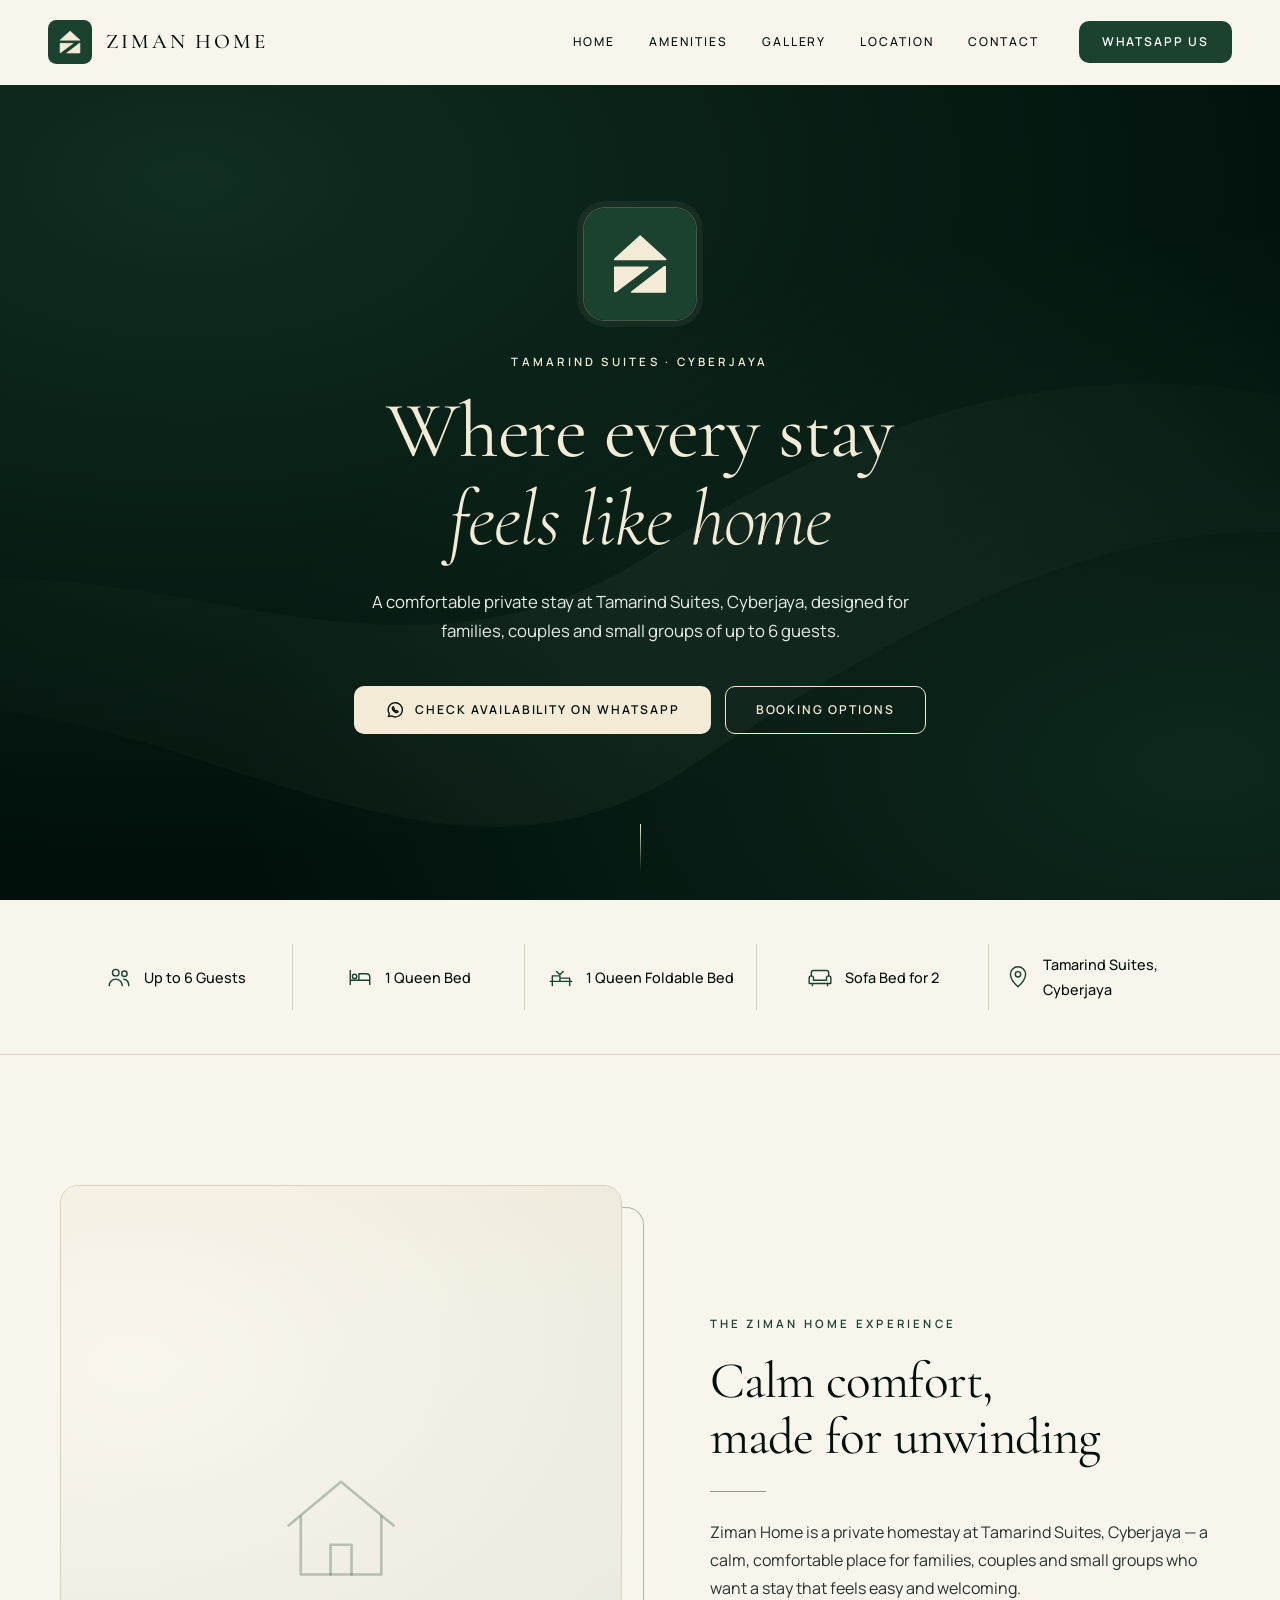
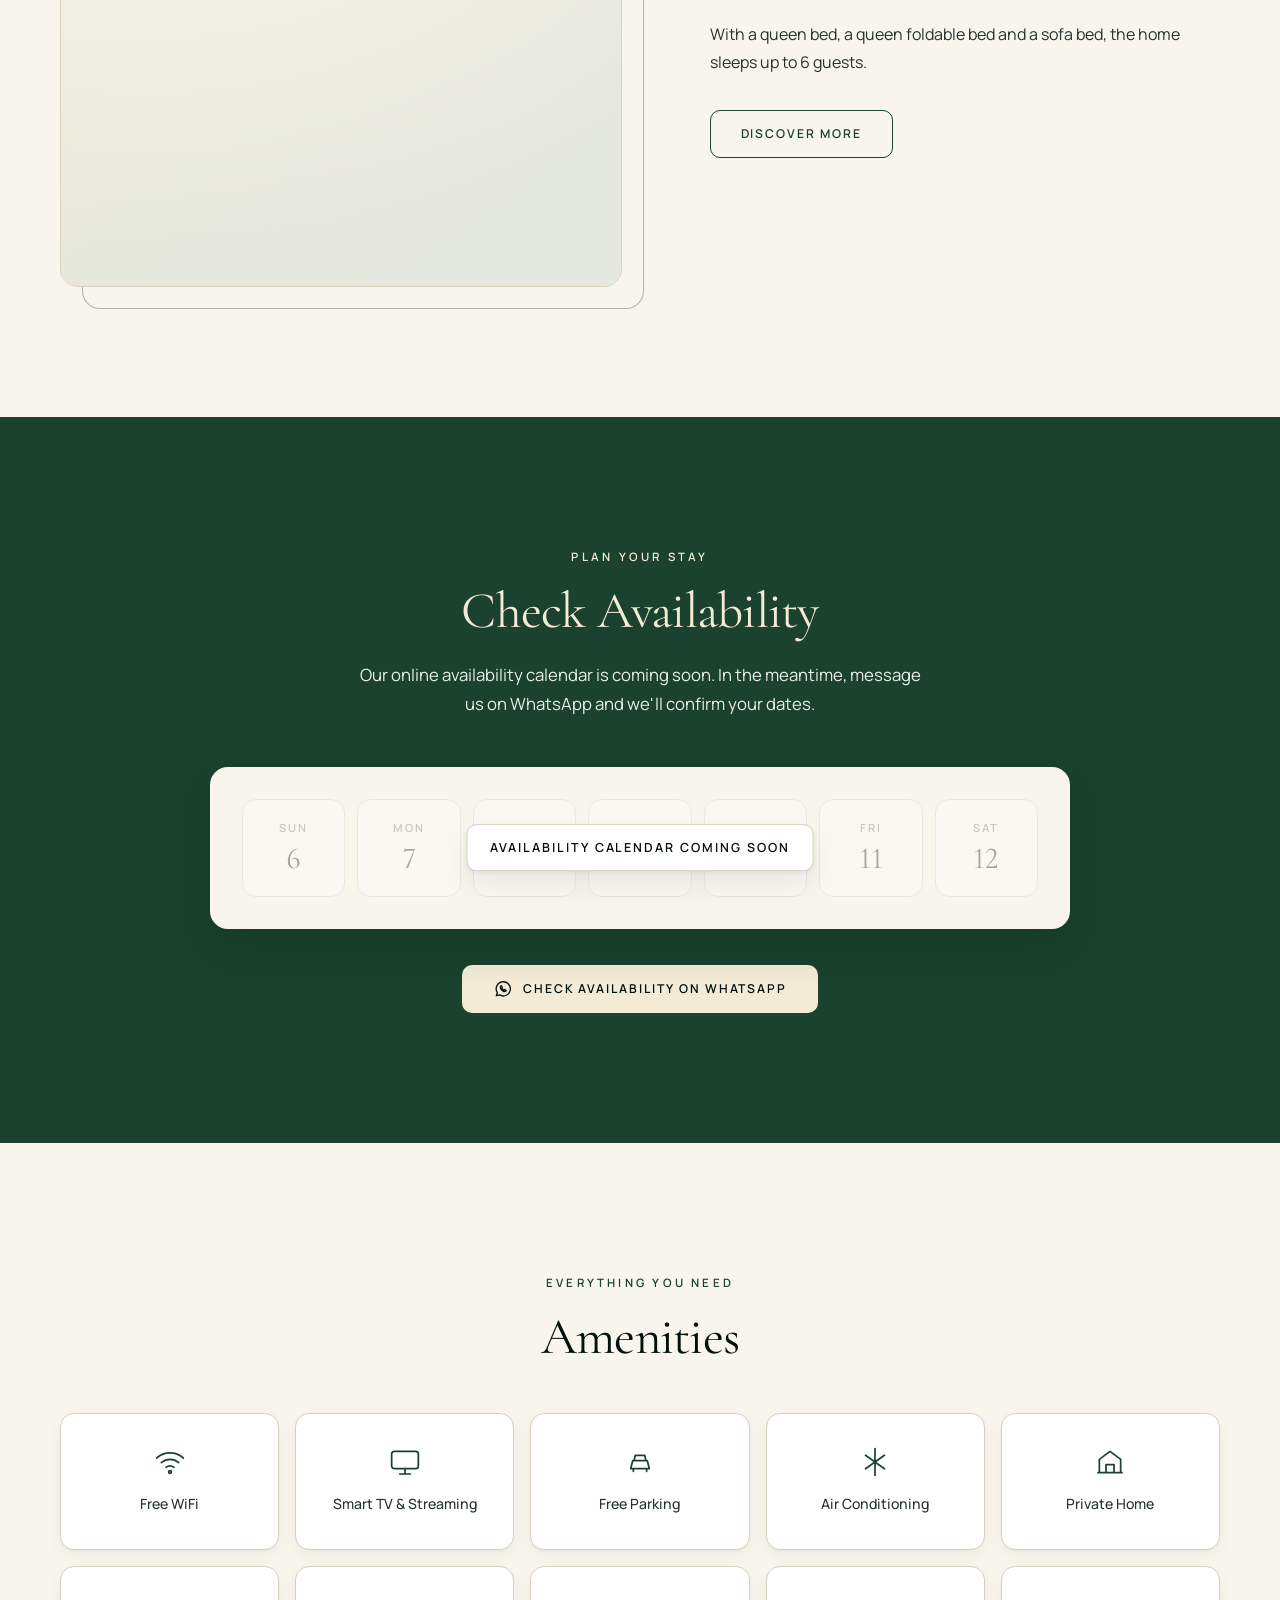
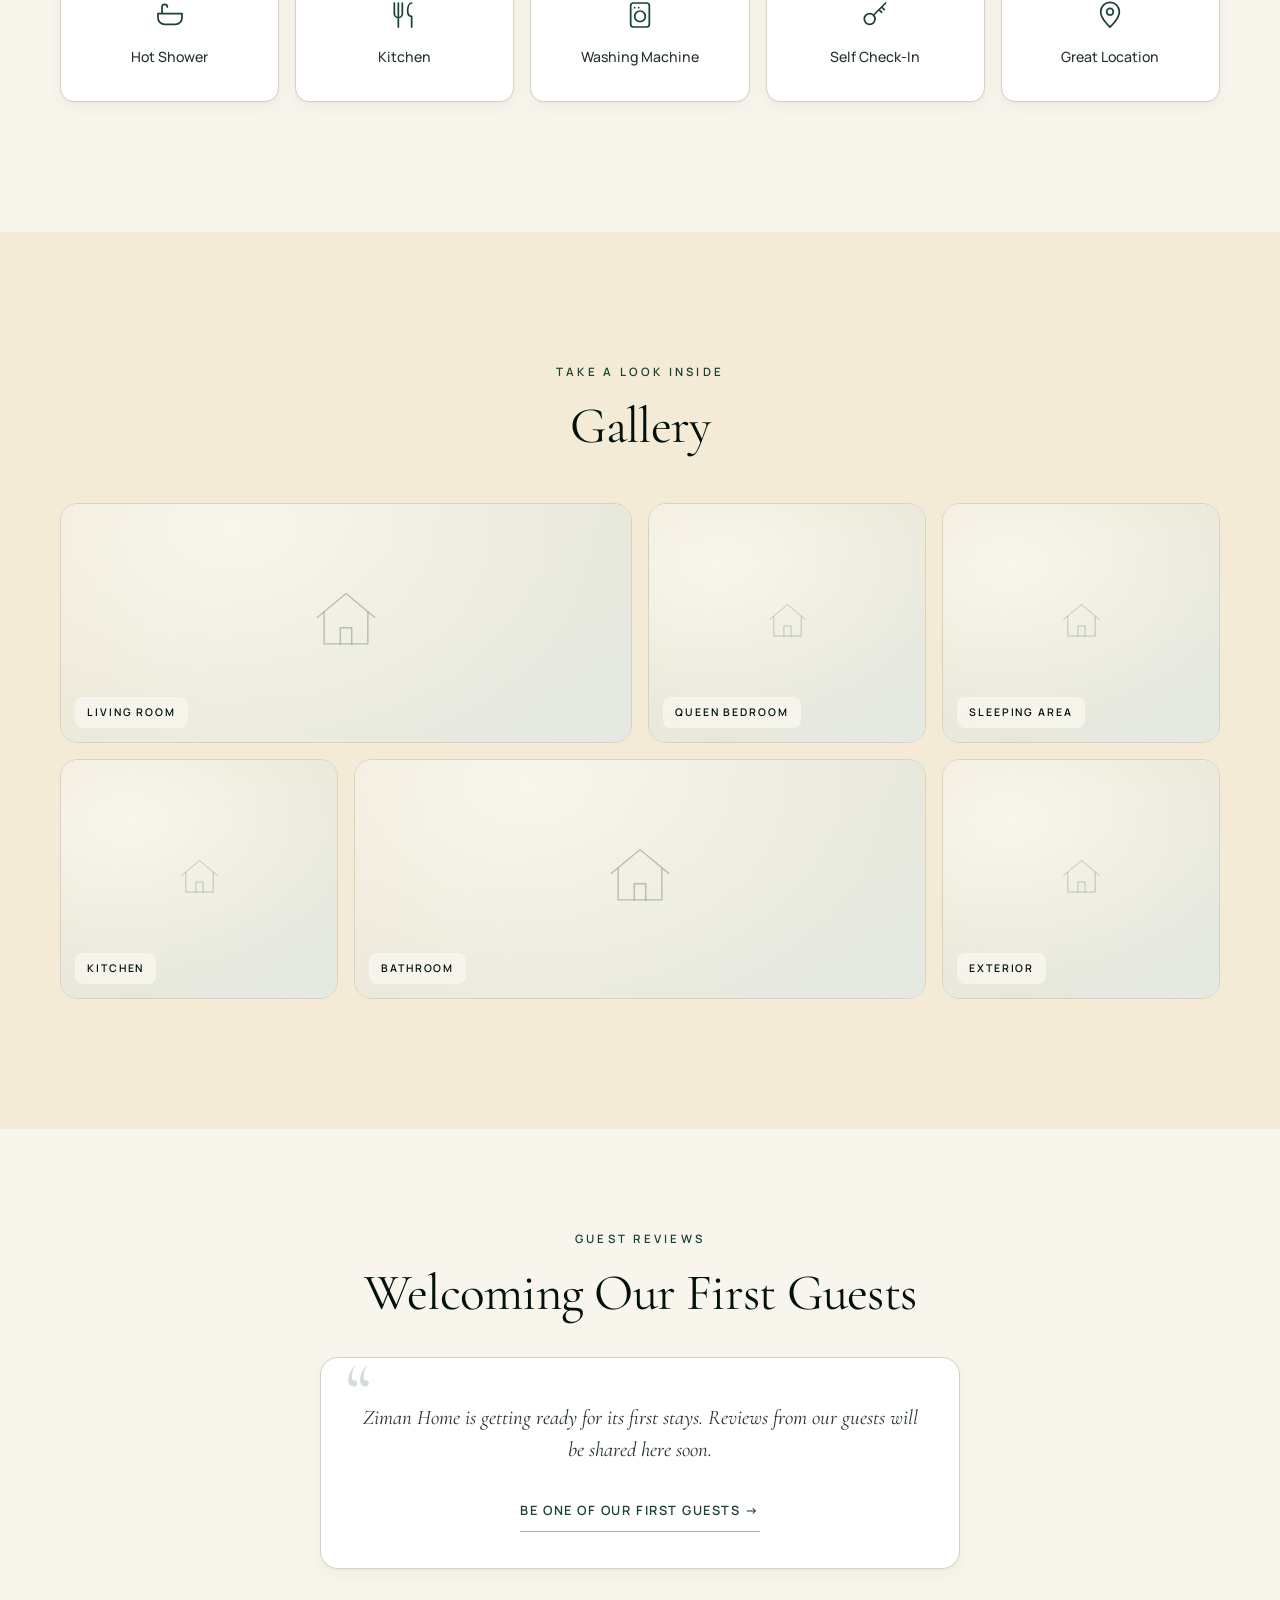
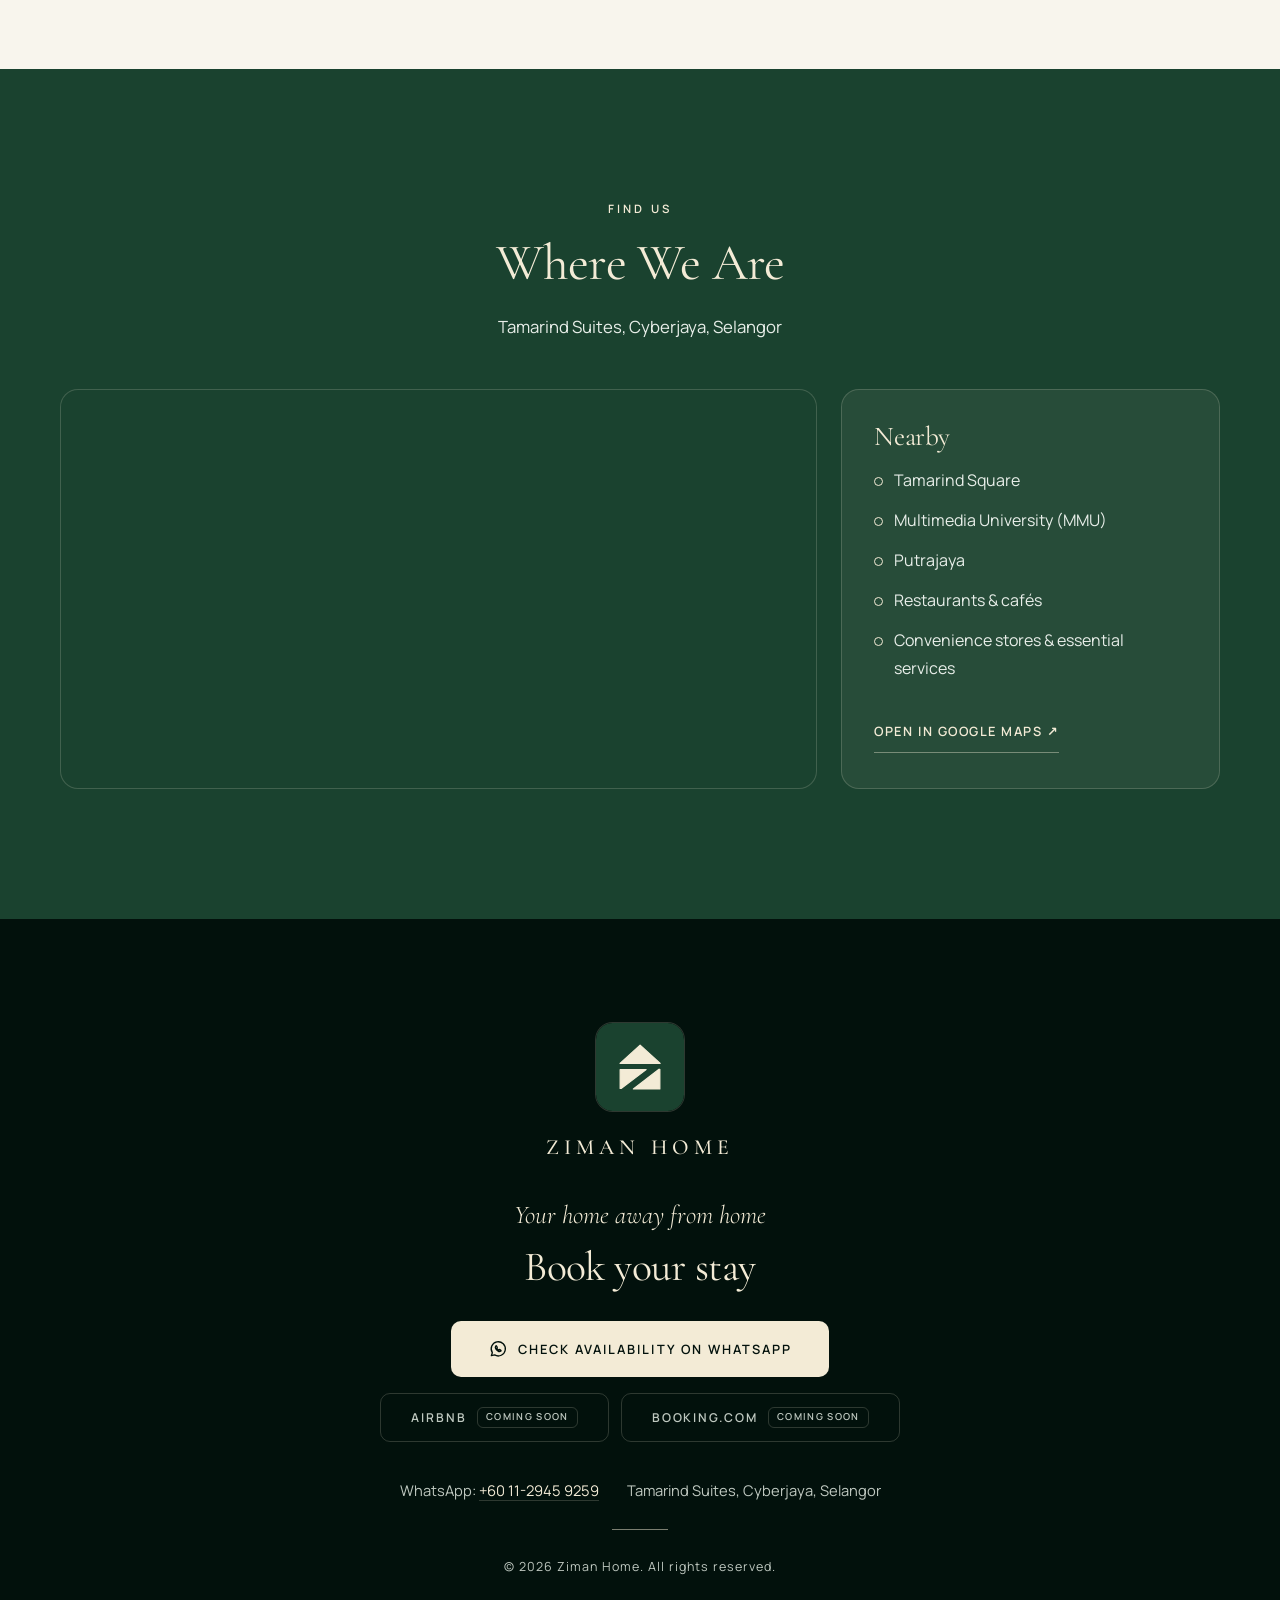
==== index.html @ 564f41a4 "Replace logo with minimal house-Z mark - New vector logo (assets/logo.svg): cream mark on olive roun" ====
<!DOCTYPE html>
<html lang="en">
<head>
  <meta charset="UTF-8">
  <meta name="viewport" content="width=device-width, initial-scale=1.0, viewport-fit=cover">
  <title>Ziman Home | Homestay at Tamarind Suites Cyberjaya</title>
  <meta name="description" content="Stay at Ziman Home in Tamarind Suites, Cyberjaya. A comfortable homestay for families, couples and small groups of up to 6 guests. Check availability via WhatsApp.">
  <link rel="canonical" href="https://zimanhome.nyoptech.my/">
  <meta name="theme-color" content="#02110c">

  <!-- Open Graph / social sharing.
       og-image.jpg is a branded placeholder (1200x630). Replace it with a real
       Ziman Home photo at the same size and path when photos are ready. -->
  <meta property="og:type" content="website">
  <meta property="og:site_name" content="Ziman Home">
  <meta property="og:locale" content="en_MY">
  <meta property="og:url" content="https://zimanhome.nyoptech.my/">
  <meta property="og:title" content="Ziman Home | Homestay at Tamarind Suites Cyberjaya">
  <meta property="og:description" content="A comfortable homestay at Tamarind Suites, Cyberjaya for families, couples and small groups of up to 6 guests. Check availability via WhatsApp.">
  <meta property="og:image" content="https://zimanhome.nyoptech.my/assets/og-image.jpg">
  <meta property="og:image:width" content="1200">
  <meta property="og:image:height" content="630">
  <meta property="og:image:alt" content="Ziman Home, homestay at Tamarind Suites, Cyberjaya">
  <meta name="twitter:card" content="summary_large_image">
  <meta name="twitter:title" content="Ziman Home | Homestay at Tamarind Suites Cyberjaya">
  <meta name="twitter:description" content="A comfortable homestay at Tamarind Suites, Cyberjaya for up to 6 guests. Check availability via WhatsApp.">
  <meta name="twitter:image" content="https://zimanhome.nyoptech.my/assets/og-image.jpg">

  <link rel="icon" href="assets/logo.svg" type="image/svg+xml">
  <link rel="icon" href="assets/favicon.png" type="image/png" sizes="48x48">
  <link rel="apple-touch-icon" href="assets/apple-touch-icon.png">

  <link rel="preconnect" href="https://fonts.googleapis.com">
  <link rel="preconnect" href="https://fonts.gstatic.com" crossorigin>
  <link href="https://fonts.googleapis.com/css2?family=Cormorant+Garamond:ital,wght@0,300;0,400;0,500;1,300;1,400&family=Manrope:wght@400;500;600&display=swap" rel="stylesheet">
  <link rel="preload" as="image" href="assets/photos/hero-placeholder.svg">
  <link rel="stylesheet" href="styles.css">

  <!-- Structured data: confirmed details only (no ratings, prices or coordinates). -->
  <script type="application/ld+json">
  {
    "@context": "https://schema.org",
    "@type": "LodgingBusiness",
    "name": "Ziman Home",
    "description": "A comfortable homestay at Tamarind Suites, Cyberjaya for families, couples and small groups of up to 6 guests.",
    "url": "https://zimanhome.nyoptech.my/",
    "image": "https://zimanhome.nyoptech.my/assets/og-image.jpg",
    "logo": "https://zimanhome.nyoptech.my/assets/logo-512.png",
    "telephone": "+60 11-2945 9259",
    "address": {
      "@type": "PostalAddress",
      "streetAddress": "Tamarind Suites",
      "addressLocality": "Cyberjaya",
      "addressRegion": "Selangor",
      "addressCountry": "MY"
    },
    "containsPlace": {
      "@type": "Accommodation",
      "name": "Ziman Home",
      "occupancy": { "@type": "QuantitativeValue", "maxValue": 6 },
      "bed": [
        { "@type": "BedDetails", "numberOfBeds": 1, "typeOfBed": "Queen bed" },
        { "@type": "BedDetails", "numberOfBeds": 1, "typeOfBed": "Queen foldable bed" },
        { "@type": "BedDetails", "numberOfBeds": 1, "typeOfBed": "Sofa bed (sleeps 2)" }
      ]
    }
  }
  </script>
</head>
<body>
  <a href="#main" class="skip-link">Skip to content</a>

  <!-- ===== Navigation ===== -->
  <header class="nav" id="nav">
    <a href="#home" class="nav__brand" aria-label="Ziman Home, back to top">
      <img src="assets/logo.svg" alt="" class="nav__logo" width="44" height="44">
      <span>Ziman Home</span>
    </a>
    <nav class="nav__links" id="navLinks" aria-label="Main">
      <a href="#home">Home</a>
      <a href="#amenities">Amenities</a>
      <a href="#gallery">Gallery</a>
      <a href="#location">Location</a>
      <a href="#contact">Contact</a>
    </nav>
    <a href="https://wa.me/601129459259?text=Hi%20Ziman%20Home%2C%20I%20would%20like%20to%20check%20availability%20for%20a%20stay%20at%20Tamarind%20Suites%20Cyberjaya." class="btn btn--primary nav__cta" target="_blank" rel="noopener">WhatsApp Us</a>
    <button class="nav__toggle" id="navToggle" type="button" aria-label="Open menu" aria-expanded="false" aria-controls="navLinks"><span></span><span></span><span></span></button>
  </header>

  <main id="main">

  <!-- ===== Hero ===== -->
  <section class="hero theme-emerald" id="home">
    <!-- PHOTO (hero): swap the placeholder for the main property photo, e.g.
         <source srcset="assets/photos/hero.avif" type="image/avif">
         <source srcset="assets/photos/hero.webp" type="image/webp">
         <img src="assets/photos/hero.jpg" ...>  — keep it eager-loaded (no loading="lazy"). -->
    <picture class="hero__media">
      <img src="assets/photos/hero-placeholder.svg" alt="Ziman Home at Tamarind Suites, Cyberjaya" width="1920" height="1080" fetchpriority="high" decoding="async">
    </picture>
    <div class="hero__content">
      <img src="assets/logo.svg" alt="" class="hero__emblem" width="112" height="112">
      <p class="eyebrow">Tamarind Suites · Cyberjaya</p>
      <h1>Where every stay<br><em>feels like home</em></h1>
      <p class="hero__lead">A comfortable private stay at Tamarind Suites, Cyberjaya, designed for families, couples and small groups of up to 6 guests.</p>
      <div class="hero__ctas">
        <a href="https://wa.me/601129459259?text=Hi%20Ziman%20Home%2C%20I%20would%20like%20to%20check%20availability%20for%20a%20stay%20at%20Tamarind%20Suites%20Cyberjaya." class="btn btn--primary btn--icon" target="_blank" rel="noopener">
          <svg class="icon" viewBox="0 0 24 24" aria-hidden="true" focusable="false"><path d="M4 20l1.2-3.6A8.5 8.5 0 1 1 8 19.1z"/><path d="M9.2 8.6c.2-.5.7-.6 1-.2l.8 1.2c.2.3.2.7-.1 1l-.4.4c.5 1 1.3 1.8 2.3 2.3l.4-.4c.3-.3.7-.3 1-.1l1.2.8c.4.3.3.8-.2 1-.9.5-2 .5-3-.1a8 8 0 0 1-3-3c-.5-1-.5-2.1 0-2.9z"/></svg>
          Check Availability on WhatsApp
        </a>
        <a href="#contact" class="btn btn--outline">Booking Options</a>
      </div>
    </div>
    <a href="#facts" class="hero__scroll" aria-label="Scroll to property details"></a>
  </section>

  <!-- ===== Quick facts ===== -->
  <section class="facts" id="facts" aria-label="Property details">
    <div class="container">
      <ul class="facts__list">
        <li class="fact">
          <svg viewBox="0 0 24 24" aria-hidden="true" focusable="false"><circle cx="9" cy="8" r="3"/><path d="M3 20c0-3.3 2.7-6 6-6s6 2.7 6 6"/><circle cx="17" cy="9" r="2.5"/><path d="M16.5 14.1c2.6.4 4.5 2.8 4.5 5.9"/></svg>
          <span>Up to 6 Guests</span>
        </li>
        <li class="fact">
          <svg viewBox="0 0 24 24" aria-hidden="true" focusable="false"><path d="M3 19V6M3 15h18v4M21 15v-3a3 3 0 0 0-3-3h-7v6"/><circle cx="7" cy="11.5" r="2"/></svg>
          <span>1 Queen Bed</span>
        </li>
        <li class="fact">
          <svg viewBox="0 0 24 24" aria-hidden="true" focusable="false"><path d="M2 16h20M4 16v4M20 16v4M4 16v-5h7v5M11 13h9v3"/><path d="M8 7l3 3 3-3"/></svg>
          <span>1 Queen Foldable Bed</span>
        </li>
        <li class="fact">
          <svg viewBox="0 0 24 24" aria-hidden="true" focusable="false"><path d="M4 11V8a2 2 0 0 1 2-2h12a2 2 0 0 1 2 2v3"/><path d="M2 13a2 2 0 0 1 4 0v2h12v-2a2 2 0 0 1 4 0v5H2z"/><path d="M5 18v2M19 18v2"/></svg>
          <span>Sofa Bed for 2</span>
        </li>
        <li class="fact">
          <svg viewBox="0 0 24 24" aria-hidden="true" focusable="false"><path d="M12 21s-7-6.2-7-11.5A7 7 0 0 1 12 2.5a7 7 0 0 1 7 7C19 14.8 12 21 12 21z"/><circle cx="12" cy="9.5" r="2.5"/></svg>
          <span>Tamarind Suites, Cyberjaya</span>
        </li>
      </ul>
    </div>
  </section>

  <!-- ===== Experience ===== -->
  <section class="section experience" id="experience">
    <div class="container experience__grid">
      <!-- PHOTO (general interior): replace src with a real interior photo. -->
      <figure class="photo experience__photo reveal">
        <picture>
          <img src="assets/photos/placeholder.svg" alt="Interior of Ziman Home" width="800" height="1000" loading="lazy" decoding="async">
        </picture>
      </figure>
      <div class="experience__text reveal">
        <p class="eyebrow">The Ziman Home Experience</p>
        <h2>Calm comfort,<br>made for unwinding</h2>
        <div class="divider"></div>
        <p>Ziman Home is a private homestay at Tamarind Suites, Cyberjaya — a calm, comfortable place for families, couples and small groups who want a stay that feels easy and welcoming.</p>
        <p>With a queen bed, a queen foldable bed and a sofa bed, the home sleeps up to 6 guests.</p>
        <a href="#amenities" class="btn btn--outline">Discover More</a>
      </div>
    </div>
  </section>

  <!-- ===== Availability ===== -->
  <!-- Live availability is not connected yet. The calendar below renders as a
       neutral preview (see AVAILABILITY_LIVE in script.js). -->
  <section class="section theme-green" id="availability">
    <div class="container center">
      <p class="eyebrow">Plan your stay</p>
      <h2>Check Availability</h2>
      <p class="lead">Our online availability calendar is coming soon. In the meantime, message us on WhatsApp and we'll confirm your dates.</p>
      <div class="availability-card theme-light is-preview" id="availabilityCard">
        <div class="week" id="week" aria-hidden="true"></div>
        <p class="availability-card__soon">Availability calendar coming soon</p>
        <div class="legend" id="legend" hidden>
          <span><i class="dot dot--free"></i> Available</span>
          <span><i class="dot dot--taken"></i> Booked / Past</span>
        </div>
      </div>
      <a href="https://wa.me/601129459259?text=Hi%20Ziman%20Home%2C%20I%20would%20like%20to%20check%20availability%20for%20a%20stay%20at%20Tamarind%20Suites%20Cyberjaya." class="btn btn--primary btn--icon availability__cta" target="_blank" rel="noopener">
        <svg class="icon" viewBox="0 0 24 24" aria-hidden="true" focusable="false"><path d="M4 20l1.2-3.6A8.5 8.5 0 1 1 8 19.1z"/><path d="M9.2 8.6c.2-.5.7-.6 1-.2l.8 1.2c.2.3.2.7-.1 1l-.4.4c.5 1 1.3 1.8 2.3 2.3l.4-.4c.3-.3.7-.3 1-.1l1.2.8c.4.3.3.8-.2 1-.9.5-2 .5-3-.1a8 8 0 0 1-3-3c-.5-1-.5-2.1 0-2.9z"/></svg>
        Check Availability on WhatsApp
      </a>
    </div>
  </section>

  <!-- ===== Amenities ===== -->
  <!-- TODO: Confirm each amenity matches the unit before launch; remove any that don't apply. -->
  <section class="section" id="amenities">
    <div class="container center">
      <p class="eyebrow">Everything you need</p>
      <h2>Amenities</h2>
      <ul class="amenities">
        <li class="amenity reveal"><svg viewBox="0 0 24 24" aria-hidden="true" focusable="false"><path d="M2 9a15 15 0 0 1 20 0M5.5 12.5a10 10 0 0 1 13 0M9 16a5 5 0 0 1 6 0"/><circle cx="12" cy="19.5" r="1"/></svg><span>Free WiFi</span></li>
        <li class="amenity reveal"><svg viewBox="0 0 24 24" aria-hidden="true" focusable="false"><rect x="2" y="4" width="20" height="13" rx="2"/><path d="M8 21h8M12 17v4"/></svg><span>Smart TV &amp; Streaming</span></li>
        <li class="amenity reveal"><svg viewBox="0 0 24 24" aria-hidden="true" focusable="false"><path d="M5 17h14l-1.5-6h-11L5 17zM7 17v2M17 17v2M7.5 11l1-4h7l1 4"/></svg><span>Free Parking</span></li>
        <li class="amenity reveal"><svg viewBox="0 0 24 24" aria-hidden="true" focusable="false"><path d="M12 2v20M4.9 6.9l14.2 10.2M19.1 6.9 4.9 17.1"/></svg><span>Air Conditioning</span></li>
        <li class="amenity reveal"><svg viewBox="0 0 24 24" aria-hidden="true" focusable="false"><path d="M3 20h18M4 20V10l8-6 8 6v10M9 20v-6h6v6"/></svg><span>Private Home</span></li>
        <li class="amenity reveal"><svg viewBox="0 0 24 24" aria-hidden="true" focusable="false"><path d="M3 11h18v3a5 5 0 0 1-5 5H8a5 5 0 0 1-5-5v-3zM6 11V6a2 2 0 0 1 4 0"/></svg><span>Hot Shower</span></li>
        <li class="amenity reveal"><svg viewBox="0 0 24 24" aria-hidden="true" focusable="false"><path d="M4 3v8a3 3 0 0 0 6 0V3M7 3v18M17 3c-2 0-3 3-3 6s1 4 3 4v8"/></svg><span>Kitchen</span></li>
        <li class="amenity reveal"><svg viewBox="0 0 24 24" aria-hidden="true" focusable="false"><rect x="5" y="3" width="14" height="18" rx="2"/><circle cx="12" cy="13" r="4"/><path d="M8 6.5h.01M11 6.5h.01"/></svg><span>Washing Machine</span></li>
        <li class="amenity reveal"><svg viewBox="0 0 24 24" aria-hidden="true" focusable="false"><circle cx="8" cy="15" r="4"/><path d="m11 12 9-9M17 6l2 2M15 8l2 2"/></svg><span>Self Check-In</span></li>
        <li class="amenity reveal"><svg viewBox="0 0 24 24" aria-hidden="true" focusable="false"><path d="M12 21s-7-6.2-7-11.5A7 7 0 0 1 12 2.5a7 7 0 0 1 7 7C19 14.8 12 21 12 21z"/><circle cx="12" cy="9.5" r="2.5"/></svg><span>Great Location</span></li>
      </ul>
    </div>
  </section>

  <!-- ===== Gallery ===== -->
  <section class="section theme-cream" id="gallery">
    <div class="container center">
      <p class="eyebrow">Take a look inside</p>
      <h2>Gallery</h2>
      <!-- PHOTOS: each <figure> is one slot. To add a real photo, put it in
           assets/photos/ (e.g. living-room.jpg) and change the <img> src.
           Optional: add <source srcset="assets/photos/living-room.avif" type="image/avif">
           and a .webp <source> above the <img> inside <picture>. -->
      <div class="gallery">
        <figure class="photo g-wide reveal">
          <picture><img src="assets/photos/placeholder.svg" alt="Living room at Ziman Home" width="1200" height="800" loading="lazy" decoding="async"></picture>
          <figcaption>Living Room</figcaption>
        </figure>
        <figure class="photo reveal">
          <picture><img src="assets/photos/placeholder.svg" alt="Queen bedroom at Ziman Home" width="800" height="800" loading="lazy" decoding="async"></picture>
          <figcaption>Queen Bedroom</figcaption>
        </figure>
        <figure class="photo reveal">
          <picture><img src="assets/photos/placeholder.svg" alt="Additional sleeping area with queen foldable bed and sofa bed" width="800" height="800" loading="lazy" decoding="async"></picture>
          <figcaption>Sleeping Area</figcaption>
        </figure>
        <figure class="photo reveal">
          <picture><img src="assets/photos/placeholder.svg" alt="Kitchen at Ziman Home" width="800" height="800" loading="lazy" decoding="async"></picture>
          <figcaption>Kitchen</figcaption>
        </figure>
        <figure class="photo g-wide reveal">
          <picture><img src="assets/photos/placeholder.svg" alt="Bathroom at Ziman Home" width="1200" height="800" loading="lazy" decoding="async"></picture>
          <figcaption>Bathroom</figcaption>
        </figure>
        <figure class="photo reveal">
          <picture><img src="assets/photos/placeholder.svg" alt="Tamarind Suites building exterior, Cyberjaya" width="800" height="800" loading="lazy" decoding="async"></picture>
          <figcaption>Exterior</figcaption>
        </figure>
      </div>
    </div>
  </section>

  <!-- ===== Reviews ===== -->
  <!-- No confirmed guest reviews yet. When Airbnb / Booking.com reviews exist,
       replace the card below with real review cards (quote, guest first name,
       platform). Do not add ratings or quotes that aren't from real stays. -->
  <section class="section section--compact" id="reviews">
    <div class="container center">
      <p class="eyebrow">Guest reviews</p>
      <h2>Welcoming Our First Guests</h2>
      <div class="review review--soon reveal">
        <p>Ziman Home is getting ready for its first stays. Reviews from our guests will be shared here soon.</p>
        <a href="https://wa.me/601129459259?text=Hi%20Ziman%20Home%2C%20I%20would%20like%20to%20check%20availability%20for%20a%20stay%20at%20Tamarind%20Suites%20Cyberjaya." class="text-link" target="_blank" rel="noopener">Be one of our first guests →</a>
      </div>
    </div>
  </section>

  <!-- ===== Location ===== -->
  <section class="section theme-green" id="location">
    <div class="container center">
      <p class="eyebrow">Find us</p>
      <h2>Where We Are</h2>
      <p class="lead">Tamarind Suites, Cyberjaya, Selangor</p>
      <div class="location">
        <div class="map">
          <iframe src="https://www.google.com/maps?q=Tamarind%20Suites%2C%20Cyberjaya%2C%20Selangor&amp;z=16&amp;output=embed" title="Map showing Tamarind Suites, Cyberjaya" loading="lazy" referrerpolicy="no-referrer-when-downgrade" allowfullscreen></iframe>
        </div>
        <div class="nearby">
          <h3>Nearby</h3>
          <ul>
            <li>Tamarind Square</li>
            <li>Multimedia University (MMU)</li>
            <li>Putrajaya</li>
            <li>Restaurants &amp; cafés</li>
            <li>Convenience stores &amp; essential services</li>
          </ul>
          <a href="https://www.google.com/maps/search/?api=1&amp;query=Tamarind%20Suites%2C%20Cyberjaya" class="text-link" target="_blank" rel="noopener">Open in Google Maps ↗</a>
        </div>
      </div>
    </div>
  </section>

  </main>

  <!-- ===== Footer / Booking ===== -->
  <footer class="footer theme-emerald" id="contact">
    <div class="container center">
      <img src="assets/logo.svg" alt="" class="footer__logo" width="88" height="88" loading="lazy">
      <p class="footer__brand">Ziman Home</p>
      <p class="footer__tag">Your home away from home</p>
      <h2 class="footer__title">Book your stay</h2>
      <a href="https://wa.me/601129459259?text=Hi%20Ziman%20Home%2C%20I%20would%20like%20to%20check%20availability%20for%20a%20stay%20at%20Tamarind%20Suites%20Cyberjaya." class="btn btn--primary btn--icon btn--lg" target="_blank" rel="noopener">
        <svg class="icon" viewBox="0 0 24 24" aria-hidden="true" focusable="false"><path d="M4 20l1.2-3.6A8.5 8.5 0 1 1 8 19.1z"/><path d="M9.2 8.6c.2-.5.7-.6 1-.2l.8 1.2c.2.3.2.7-.1 1l-.4.4c.5 1 1.3 1.8 2.3 2.3l.4-.4c.3-.3.7-.3 1-.1l1.2.8c.4.3.3.8-.2 1-.9.5-2 .5-3-.1a8 8 0 0 1-3-3c-.5-1-.5-2.1 0-2.9z"/></svg>
        Check Availability on WhatsApp
      </a>
      <!-- Platform buttons: a link without href shows as "Coming soon" and can't be
           clicked. To go live, add href="..." target="_blank" rel="noopener" —
           the "Coming soon" label hides automatically. -->
      <div class="footer__btns">
        <!-- TODO: Replace with Ziman Home Airbnb listing URL (add href="https://www.airbnb.com/rooms/...") -->
        <a class="btn btn--outline btn--platform">Airbnb <span class="btn__soon">Coming soon</span></a>
        <!-- TODO: Replace with Ziman Home Booking.com listing URL (add href="https://www.booking.com/hotel/my/...") -->
        <a class="btn btn--outline btn--platform">Booking.com <span class="btn__soon">Coming soon</span></a>
      </div>
      <ul class="footer__contact">
        <li>WhatsApp: <a href="https://wa.me/601129459259">+60 11-2945 9259</a></li>
        <li>Tamarind Suites, Cyberjaya, Selangor</li>
      </ul>
      <div class="divider"></div>
      <p class="footer__copy">© <span id="year"></span> Ziman Home. All rights reserved.</p>
    </div>
  </footer>

  <!-- Floating WhatsApp button (hidden while the hero or footer booking area is on screen) -->
  <a href="https://wa.me/601129459259?text=Hi%20Ziman%20Home%2C%20I%20would%20like%20to%20check%20availability%20for%20a%20stay%20at%20Tamarind%20Suites%20Cyberjaya." class="wa-float is-hidden" id="waFloat" target="_blank" rel="noopener">
    <svg class="icon" viewBox="0 0 24 24" aria-hidden="true" focusable="false"><path d="M4 20l1.2-3.6A8.5 8.5 0 1 1 8 19.1z"/><path d="M9.2 8.6c.2-.5.7-.6 1-.2l.8 1.2c.2.3.2.7-.1 1l-.4.4c.5 1 1.3 1.8 2.3 2.3l.4-.4c.3-.3.7-.3 1-.1l1.2.8c.4.3.3.8-.2 1-.9.5-2 .5-3-.1a8 8 0 0 1-3-3c-.5-1-.5-2.1 0-2.9z"/></svg>
    <span class="wa-float__label">WhatsApp Us</span>
  </a>

  <script src="script.js" defer></script>
</body>
</html>
---- styles.css ----
/* =========================================================
   Design tokens
   ========================================================= */
:root {
  /* Brand palette — the only raw colour values in this file */
  --emerald: #02110c;       /* Dark Emerald */
  --olive: #1a422f;         /* Olive Green */
  --olive-hover: #275a43;   /* Button hover green */
  --cream: #f3ebd6;         /* Cream Beige */
  --offwhite: #f8f5ed;      /* Main background */
  --ink: #26332d;           /* Body text */
  --stone: #6e776f;         /* Muted text */
  --border: #d8d1bf;        /* Border */
  --sage-mist: #e8eee9;     /* Soft green highlight */
  --mist: #bfc8c0;          /* Secondary text on dark */
  --white: #ffffff;
  --shadow-color: 2, 17, 12; /* emerald, as RGB for shadows/overlays */

  /* Type */
  --serif: "Cormorant Garamond", Georgia, serif;
  --sans: "Manrope", system-ui, sans-serif;

  /* Shape & depth */
  --radius-sm: 10px;
  --radius: 14px;
  --radius-lg: 18px;
  --shadow-sm: 0 1px 2px rgba(var(--shadow-color), .04), 0 6px 18px rgba(var(--shadow-color), .04);
  --shadow-md: 0 2px 4px rgba(var(--shadow-color), .05), 0 14px 30px rgba(var(--shadow-color), .07);
  --ease: cubic-bezier(.2, .6, .2, 1);
  --nav-h: 82px;
}

/* Section themes: each sets the same semantic tokens, components only read these. */
:root,
.theme-light {
  --bg: var(--offwhite);
  --heading: var(--emerald);
  --text: var(--ink);
  --muted: var(--stone);
  --accent: var(--olive);
  --line: var(--border);
  --card: var(--white);
  --photo-bg: var(--cream);
  --btn-bg: var(--olive);
  --btn-fg: var(--white);
  --btn-hover: var(--olive-hover);
  --btn-line: var(--olive);
  --btn-line-hover-fg: var(--white);
}
.theme-cream {
  --bg: var(--cream);
  --photo-bg: var(--offwhite);
}
.theme-green,
.theme-emerald {
  --heading: var(--cream);
  --text: var(--sage-mist);
  --muted: var(--mist);
  --accent: var(--cream);
  --line: color-mix(in srgb, var(--cream) 18%, transparent);
  --card: color-mix(in srgb, var(--cream) 6%, transparent);
  --photo-bg: var(--olive);
  --btn-bg: var(--cream);
  --btn-fg: var(--emerald);
  --btn-hover: var(--white);
  --btn-line: var(--cream);
  --btn-line-hover-fg: var(--emerald);
}
.theme-green { --bg: var(--olive); }
.theme-emerald { --bg: var(--emerald); --text: var(--cream); }

/* =========================================================
   Base
   ========================================================= */
* { box-sizing: border-box; margin: 0; padding: 0; }
html { scroll-behavior: smooth; }
body { font-family: var(--sans); font-weight: 400; font-size: 1rem; background: var(--bg); color: var(--text); line-height: 1.75; overflow-x: hidden; -webkit-font-smoothing: antialiased; }
img { max-width: 100%; display: block; }
a { color: inherit; text-decoration: none; }
ul { list-style: none; }
[id] { scroll-margin-top: var(--nav-h); }
::selection { background: var(--olive); color: var(--cream); }
:focus-visible { outline: 2px solid var(--accent); outline-offset: 3px; border-radius: 4px; }

.skip-link { position: absolute; left: 16px; top: -100px; z-index: 100; padding: 10px 18px; background: var(--olive); color: var(--white); border-radius: var(--radius-sm); }
.skip-link:focus { top: 16px; }

.container { width: min(1160px, 100% - 32px); margin-inline: auto; }
.center { text-align: center; }
.section { padding: 130px 0; background: var(--bg); color: var(--text); }
.section--compact { padding-block: 100px; }

h1, h2, h3 { font-family: var(--serif); font-weight: 400; line-height: 1.1; letter-spacing: -.015em; color: var(--heading); text-wrap: balance; }
h1 { font-size: clamp(2.6rem, 6.2vw, 5rem); }
h2 { font-size: clamp(2.1rem, 4vw, 3.2rem); margin-bottom: 20px; }
h3 { font-size: 1.7rem; margin-bottom: 14px; }
h1 em, h2 em { font-style: italic; font-weight: 300; }

.eyebrow { font-size: .72rem; font-weight: 600; letter-spacing: .28em; text-transform: uppercase; color: var(--accent); margin-bottom: 16px; }
.lead { color: var(--text); font-size: 1.05rem; max-width: 580px; margin: 0 auto 48px; text-wrap: pretty; }
.divider { width: 56px; height: 1px; background: var(--accent); opacity: .5; margin: 26px 0; }
.center .divider { margin-inline: auto; }
.text-link { display: inline-block; padding-block: 12px 10px; font-size: .8rem; font-weight: 600; letter-spacing: .12em; text-transform: uppercase; color: var(--accent); border-bottom: 1px solid color-mix(in srgb, var(--accent) 40%, transparent); transition: border-color .25s var(--ease); }
.text-link:hover { border-bottom-color: var(--accent); }

.icon { width: 20px; height: 20px; flex: none; fill: none; stroke: currentColor; stroke-width: 1.6; stroke-linecap: round; stroke-linejoin: round; }

/* =========================================================
   Buttons
   ========================================================= */
.btn { display: inline-flex; align-items: center; justify-content: center; gap: 10px; min-height: 48px; padding: 13px 30px; font-family: var(--sans); font-size: .76rem; font-weight: 600; letter-spacing: .16em; text-transform: uppercase; text-align: center; line-height: 1.3; border: 1px solid transparent; border-radius: var(--radius-sm); cursor: pointer; transition: background-color .25s var(--ease), color .25s var(--ease), border-color .25s var(--ease), box-shadow .25s var(--ease); }
.btn--primary { background: var(--btn-bg); color: var(--btn-fg); }
.btn--primary:hover { background: var(--btn-hover); box-shadow: var(--shadow-sm); }
.btn--outline { border-color: var(--btn-line); color: var(--btn-line); background: transparent; }
.btn--outline:hover { background: var(--btn-line); color: var(--btn-line-hover-fg); }
.btn--lg { min-height: 56px; padding: 16px 36px; font-size: .8rem; }

/* Booking platform buttons: inactive ("Coming soon") until an href is added */
.btn--platform:not([href]) { border-color: var(--line); color: var(--muted); cursor: default; }
.btn--platform:not([href]):hover { background: transparent; color: var(--muted); }
.btn__soon { padding: 3px 8px; font-size: .6rem; letter-spacing: .14em; border: 1px solid var(--line); border-radius: 6px; }
.btn--platform[href] .btn__soon { display: none; }

/* =========================================================
   Photos (placeholders until real photos are added)
   ========================================================= */
.photo { position: relative; overflow: hidden; border-radius: var(--radius-lg); background: var(--photo-bg); border: 1px solid var(--line); }
.photo picture, .photo img { width: 100%; height: 100%; }
.photo img { object-fit: cover; transition: transform .8s var(--ease); }
.photo:hover img { transform: scale(1.03); }
.photo figcaption { position: absolute; left: 14px; bottom: 14px; padding: 6px 12px; font-size: .66rem; font-weight: 600; letter-spacing: .18em; text-transform: uppercase; color: var(--emerald); background: color-mix(in srgb, var(--offwhite) 90%, transparent); border-radius: 8px; }

/* =========================================================
   Navigation
   ========================================================= */
.nav { position: fixed; inset: 0 0 auto; z-index: 50; display: flex; align-items: center; gap: 40px; padding: 20px 48px; background: var(--offwhite); border-bottom: 1px solid transparent; color: var(--heading); transition: padding .3s var(--ease), border-color .3s var(--ease), box-shadow .3s var(--ease); }
.nav.scrolled { padding-block: 12px; border-bottom-color: var(--line); box-shadow: var(--shadow-sm); }
.nav__brand { display: flex; align-items: center; gap: 14px; font-family: var(--serif); font-size: 1.3rem; font-weight: 500; letter-spacing: .14em; text-transform: uppercase; color: var(--heading); margin-right: auto; }
.nav__logo { width: 44px; height: 44px; }
.nav__links { display: flex; gap: 34px; }
.nav__links a { font-size: .76rem; font-weight: 500; letter-spacing: .16em; text-transform: uppercase; color: var(--heading); position: relative; padding-block: 4px; transition: color .25s var(--ease); }
.nav__links a::after { content: ""; position: absolute; left: 0; bottom: 0; width: 0; height: 1px; background: var(--accent); transition: width .3s var(--ease); }
.nav__links a:hover { color: var(--accent); }
.nav__links a:hover::after { width: 100%; }
.nav__cta { min-height: 42px; padding: 10px 22px; }
.nav__toggle { display: none; background: none; border: 0; width: 44px; height: 44px; padding: 8px 7px; cursor: pointer; }
.nav__toggle span { display: block; height: 1.5px; background: var(--heading); margin: 7px 0; transition: transform .3s var(--ease), opacity .3s var(--ease); }

/* =========================================================
   Hero
   ========================================================= */
.hero { position: relative; min-height: 100vh; min-height: 100svh; display: grid; place-items: center; text-align: center; padding: calc(var(--nav-h) + 56px) 16px 96px; overflow: hidden; background: var(--bg); color: var(--text); }
.hero__media { position: absolute; inset: 0; }
.hero__media img { width: 100%; height: 100%; object-fit: cover; }
.hero__media::after { content: ""; position: absolute; inset: 0; background: rgba(var(--shadow-color), .4); }
.hero__content { position: relative; z-index: 1; max-width: 820px; animation: rise 1s var(--ease) both; }
.hero__emblem { width: 112px; height: 112px; border-radius: 19%; margin: 0 auto 32px; box-shadow: 0 0 0 1px color-mix(in srgb, var(--cream) 22%, transparent), 0 0 0 7px color-mix(in srgb, var(--cream) 6%, transparent); }
.hero h1 { color: var(--cream); margin-bottom: 24px; }
.hero__lead { max-width: 560px; margin: 0 auto 40px; font-size: 1.05rem; color: var(--sage-mist); text-wrap: pretty; }
.hero__ctas { display: flex; flex-wrap: wrap; justify-content: center; gap: 14px; }
.hero__scroll { position: absolute; bottom: 24px; left: 50%; width: 24px; height: 56px; margin-left: -12px; z-index: 1; }
.hero__scroll::before { content: ""; position: absolute; left: 50%; top: 4px; width: 1px; height: 48px; background: linear-gradient(var(--cream), transparent); animation: pulse 2.4s ease-in-out infinite; }

/* =========================================================
   Quick facts
   ========================================================= */
.facts { padding: 44px 0; background: var(--bg); border-bottom: 1px solid var(--line); }
.facts__list { display: grid; grid-template-columns: repeat(5, 1fr); }
.fact { display: flex; align-items: center; justify-content: center; gap: 12px; padding: 8px 16px; font-size: .9rem; font-weight: 500; color: var(--heading); text-align: left; }
.fact + .fact { border-left: 1px solid var(--line); }
.fact svg { width: 26px; height: 26px; flex: none; fill: none; stroke: var(--accent); stroke-width: 1.3; stroke-linecap: round; stroke-linejoin: round; }

/* =========================================================
   Experience
   ========================================================= */
.experience__grid { display: grid; grid-template-columns: 1.1fr 1fr; gap: 88px; align-items: center; }
.experience__photo { aspect-ratio: 4 / 5; box-shadow: 22px 22px 0 -1px var(--bg), 22px 22px 0 0 color-mix(in srgb, var(--accent) 35%, transparent); }
.experience__text p { margin-bottom: 18px; }
.experience__text .btn { margin-top: 16px; }

/* =========================================================
   Availability
   ========================================================= */
.availability-card { position: relative; max-width: 860px; margin: 0 auto 36px; padding: 32px; background: var(--bg); color: var(--text); border-radius: var(--radius-lg); box-shadow: 0 18px 40px rgba(var(--shadow-color), .18); }
.week { display: grid; grid-template-columns: repeat(7, 1fr); gap: 12px; }
.day { background: var(--card); border: 1px solid var(--line); padding: 18px 6px; border-radius: var(--radius); display: grid; gap: 4px; transition: border-color .25s var(--ease), transform .25s var(--ease), box-shadow .25s var(--ease); }
.day__name { font-size: .7rem; font-weight: 600; letter-spacing: .18em; text-transform: uppercase; color: var(--muted); }
.day__num { font-family: var(--serif); font-size: 1.9rem; font-variant-numeric: lining-nums; color: var(--heading); line-height: 1.2; }
.day--free:hover { border-color: var(--accent); transform: translateY(-2px); box-shadow: var(--shadow-sm); }
.day--taken { opacity: .45; }
.day--taken .day__num { text-decoration: line-through; }
.legend { display: flex; justify-content: center; gap: 28px; margin-top: 24px; font-size: .85rem; color: var(--muted); }
.legend[hidden] { display: none; }
.dot { display: inline-block; width: 8px; height: 8px; border-radius: 50%; margin-right: 6px; vertical-align: middle; }
.dot--free { background: var(--accent); }
.dot--taken { background: var(--line); }
.day .dot { margin: 4px auto 0; }

/* Preview mode: dates shown for layout only, clearly not live availability */
.availability-card__soon { display: none; }
.is-preview .week { opacity: .35; filter: grayscale(1); user-select: none; }
.is-preview .availability-card__soon { display: block; position: absolute; top: 50%; left: 50%; transform: translate(-50%, -50%); width: max-content; max-width: calc(100% - 48px); padding: 12px 22px; font-size: .78rem; font-weight: 600; letter-spacing: .16em; text-transform: uppercase; color: var(--heading); background: var(--card); border: 1px solid var(--line); border-radius: var(--radius-sm); box-shadow: var(--shadow-md); text-wrap: balance; }

/* =========================================================
   Amenities
   ========================================================= */
.amenities { display: grid; grid-template-columns: repeat(5, 1fr); gap: 16px; margin-top: 48px; }
.amenity { background: var(--card); border: 1px solid var(--line); border-radius: var(--radius); padding: 32px 16px; display: grid; justify-items: center; gap: 14px; box-shadow: var(--shadow-sm); transition: border-color .25s var(--ease), transform .25s var(--ease), box-shadow .25s var(--ease); }
.amenity:hover { border-color: var(--accent); transform: translateY(-2px); box-shadow: var(--shadow-md); }
.amenity svg { width: 32px; height: 32px; fill: none; stroke: var(--accent); stroke-width: 1.3; stroke-linecap: round; stroke-linejoin: round; }
.amenity span { font-size: .88rem; font-weight: 500; color: var(--text); }

/* =========================================================
   Gallery
   ========================================================= */
.gallery { display: grid; grid-template-columns: repeat(4, 1fr); grid-auto-rows: 240px; gap: 16px; margin-top: 48px; }
.gallery .g-wide { grid-column: span 2; }

/* =========================================================
   Reviews
   ========================================================= */
.review { position: relative; background: var(--card); border: 1px solid var(--line); border-radius: var(--radius-lg); padding: 44px 32px 36px; box-shadow: var(--shadow-sm); }
.review::before { content: "“"; position: absolute; top: -6px; left: 24px; font-family: var(--serif); font-size: 5rem; color: var(--accent); opacity: .18; line-height: 1; }
.review p { font-family: var(--serif); font-size: 1.3rem; font-style: italic; line-height: 1.55; color: var(--text); margin-bottom: 20px; }
.review--soon { max-width: 640px; margin: 36px auto 0; }

/* =========================================================
   Location
   ========================================================= */
.location { display: grid; grid-template-columns: 2fr 1fr; gap: 24px; text-align: left; }
.map { position: relative; min-height: 400px; overflow: hidden; border-radius: var(--radius-lg); border: 1px solid var(--line); background: var(--photo-bg); }
.map iframe { position: absolute; inset: 0; width: 100%; height: 100%; border: 0; }
.nearby { padding: 32px; background: var(--card); border: 1px solid var(--line); border-radius: var(--radius-lg); }
.nearby ul { display: grid; gap: 12px; margin-bottom: 26px; }
.nearby li { position: relative; padding-left: 20px; }
.nearby li::before { content: ""; position: absolute; left: 0; top: .72em; width: 7px; height: 7px; border-radius: 50%; border: 1px solid var(--accent); }

/* =========================================================
   Footer / booking
   ========================================================= */
.footer { padding: 104px 0 44px; background: var(--bg); color: var(--text); }
.footer__logo { width: 88px; height: 88px; border-radius: 19%; margin: 0 auto 18px; box-shadow: 0 0 0 1px var(--line); }
.footer__brand { font-family: var(--serif); font-size: 1.35rem; font-weight: 500; letter-spacing: .24em; text-transform: uppercase; color: var(--heading); margin-bottom: 26px; }
.footer__tag { font-family: var(--serif); font-size: 1.6rem; font-style: italic; font-weight: 300; color: var(--heading); margin-bottom: 8px; }
.footer__title { font-size: clamp(2rem, 4vw, 2.6rem); margin-bottom: 30px; }
.footer__btns { display: flex; gap: 12px; justify-content: center; flex-wrap: wrap; margin: 16px 0 36px; }
.footer__contact { display: flex; flex-wrap: wrap; justify-content: center; gap: 6px 28px; font-size: .92rem; color: var(--muted); }
.footer__contact a { color: var(--cream); border-bottom: 1px solid var(--line); transition: border-color .25s var(--ease); }
.footer__contact a:hover { border-bottom-color: var(--cream); }
.footer__copy { font-size: .78rem; color: var(--muted); letter-spacing: .08em; }

/* =========================================================
   Floating WhatsApp button
   ========================================================= */
.wa-float { position: fixed; z-index: 40; right: calc(20px + env(safe-area-inset-right)); bottom: calc(20px + env(safe-area-inset-bottom)); display: inline-flex; align-items: center; gap: 10px; min-height: 52px; padding: 0 16px; background: var(--olive); color: var(--white); border: 1px solid color-mix(in srgb, var(--cream) 30%, transparent); border-radius: var(--radius); box-shadow: 0 8px 24px rgba(var(--shadow-color), .22); transition: opacity .3s var(--ease), transform .3s var(--ease), visibility .3s, background-color .25s var(--ease); }
.wa-float:hover { background: var(--olive-hover); }
.wa-float .icon { width: 22px; height: 22px; }
.wa-float.is-hidden { opacity: 0; visibility: hidden; transform: translateY(12px); }
.wa-float__label { font-size: .74rem; font-weight: 600; letter-spacing: .14em; text-transform: uppercase; }
/* Desktop: compact icon-only button (label stays for screen readers) */
@media (min-width: 961px) {
  .wa-float { width: 52px; padding: 0; justify-content: center; }
  .wa-float__label { position: absolute; width: 1px; height: 1px; overflow: hidden; clip-path: inset(50%); white-space: nowrap; }
}

/* =========================================================
   Motion
   ========================================================= */
.reveal { opacity: 0; transform: translateY(16px); transition: opacity .8s var(--ease), transform .8s var(--ease); }
.reveal.in { opacity: 1; transform: none; }

@keyframes rise { from { opacity: 0; transform: translateY(16px); } to { opacity: 1; transform: none; } }
@keyframes pulse { 0%, 100% { opacity: .3; } 50% { opacity: .9; } }

@media (prefers-reduced-motion: reduce) {
  html { scroll-behavior: auto; }
  *, *::before, *::after { animation: none !important; transition: none !important; }
  .reveal { opacity: 1; transform: none; }
}

/* =========================================================
   Responsive
   ========================================================= */
@media (max-width: 1100px) {
  .facts__list { grid-template-columns: repeat(3, 1fr); row-gap: 18px; }
  .fact:nth-child(4) { border-left: 0; }
}
@media (max-width: 960px) {
  .amenity { padding: 26px 10px; }
  :root { --nav-h: 66px; }
  .nav { padding: 11px 16px; gap: 12px; }
  .nav.scrolled { padding-block: 11px; }
  .nav__links { position: fixed; top: 0; right: 0; height: 100vh; height: 100dvh; width: min(300px, 80vw); flex-direction: column; justify-content: center; gap: 22px; padding: 40px; background: var(--offwhite); border-left: 1px solid var(--line); box-shadow: var(--shadow-md); transform: translateX(100%); visibility: hidden; transition: transform .4s var(--ease), visibility 0s .4s; }
  .nav__links.open { transform: none; visibility: visible; transition: transform .4s var(--ease); }
  .nav__links a { font-size: .95rem; padding-block: 8px; }
  .nav__toggle { display: block; z-index: 2; }
  .nav__toggle.open span:nth-child(1) { transform: translateY(8.5px) rotate(45deg); }
  .nav__toggle.open span:nth-child(2) { opacity: 0; }
  .nav__toggle.open span:nth-child(3) { transform: translateY(-8.5px) rotate(-45deg); }
  .section { padding: 96px 0; }
  .section--compact { padding-block: 80px; }
  .experience__grid { grid-template-columns: 1fr; gap: 56px; }
  .gallery { grid-template-columns: repeat(2, 1fr); grid-auto-rows: 200px; grid-auto-flow: dense; }
  .location { grid-template-columns: 1fr; }
  .map { min-height: 0; aspect-ratio: 16 / 10; }
  .footer { padding-top: 88px; }
}
@media (max-width: 700px) {
  .facts { padding: 28px 0; }
  .facts__list { grid-template-columns: repeat(2, 1fr); gap: 4px; }
  .fact, .fact + .fact { justify-content: flex-start; border-left: 0; padding: 10px 4px; font-size: .86rem; }
  .fact:last-child { grid-column: 1 / -1; }
  .amenities { grid-template-columns: repeat(2, 1fr); }
}
@media (max-width: 600px) {
  .section { padding: 72px 0; }
  .section--compact { padding-block: 64px; }
  h2 { margin-bottom: 16px; }
  .lead { margin-bottom: 36px; }
  .nav__cta, .nav__brand span { display: none; }
  .hero { padding-bottom: 88px; }
  .hero__emblem { width: 84px; height: 84px; margin-bottom: 24px; }
  .hero__lead { font-size: 1rem; margin-bottom: 32px; }
  .btn { letter-spacing: .1em; padding-inline: 18px; }
  .hero__ctas .btn { width: 100%; max-width: 340px; }
  .is-preview .availability-card__soon { font-size: .7rem; letter-spacing: .1em; padding: 10px 16px; }
  .availability-card { padding: 16px; }
  .week { grid-template-columns: repeat(4, 1fr); gap: 8px; }
  .day { padding: 14px 4px; }
  .experience__grid { gap: 44px; }
  .experience__photo { aspect-ratio: 4 / 3.6; box-shadow: 12px 12px 0 -1px var(--bg), 12px 12px 0 0 color-mix(in srgb, var(--accent) 35%, transparent); }
  .amenities { gap: 10px; margin-top: 36px; }
  .amenity { padding: 22px 10px; gap: 10px; }
  .gallery { gap: 10px; grid-auto-rows: 150px; margin-top: 36px; }
  .review { padding: 40px 22px 30px; }
  .review p { font-size: 1.2rem; }
  .map { aspect-ratio: 4 / 3.4; }
  .nearby { padding: 26px 22px; }
  .footer { padding: 72px 0 calc(32px + env(safe-area-inset-bottom)); }
  .footer__btns .btn { flex: 1 1 100%; max-width: 340px; }
  .btn--lg { width: 100%; max-width: 340px; padding-inline: 20px; }
}
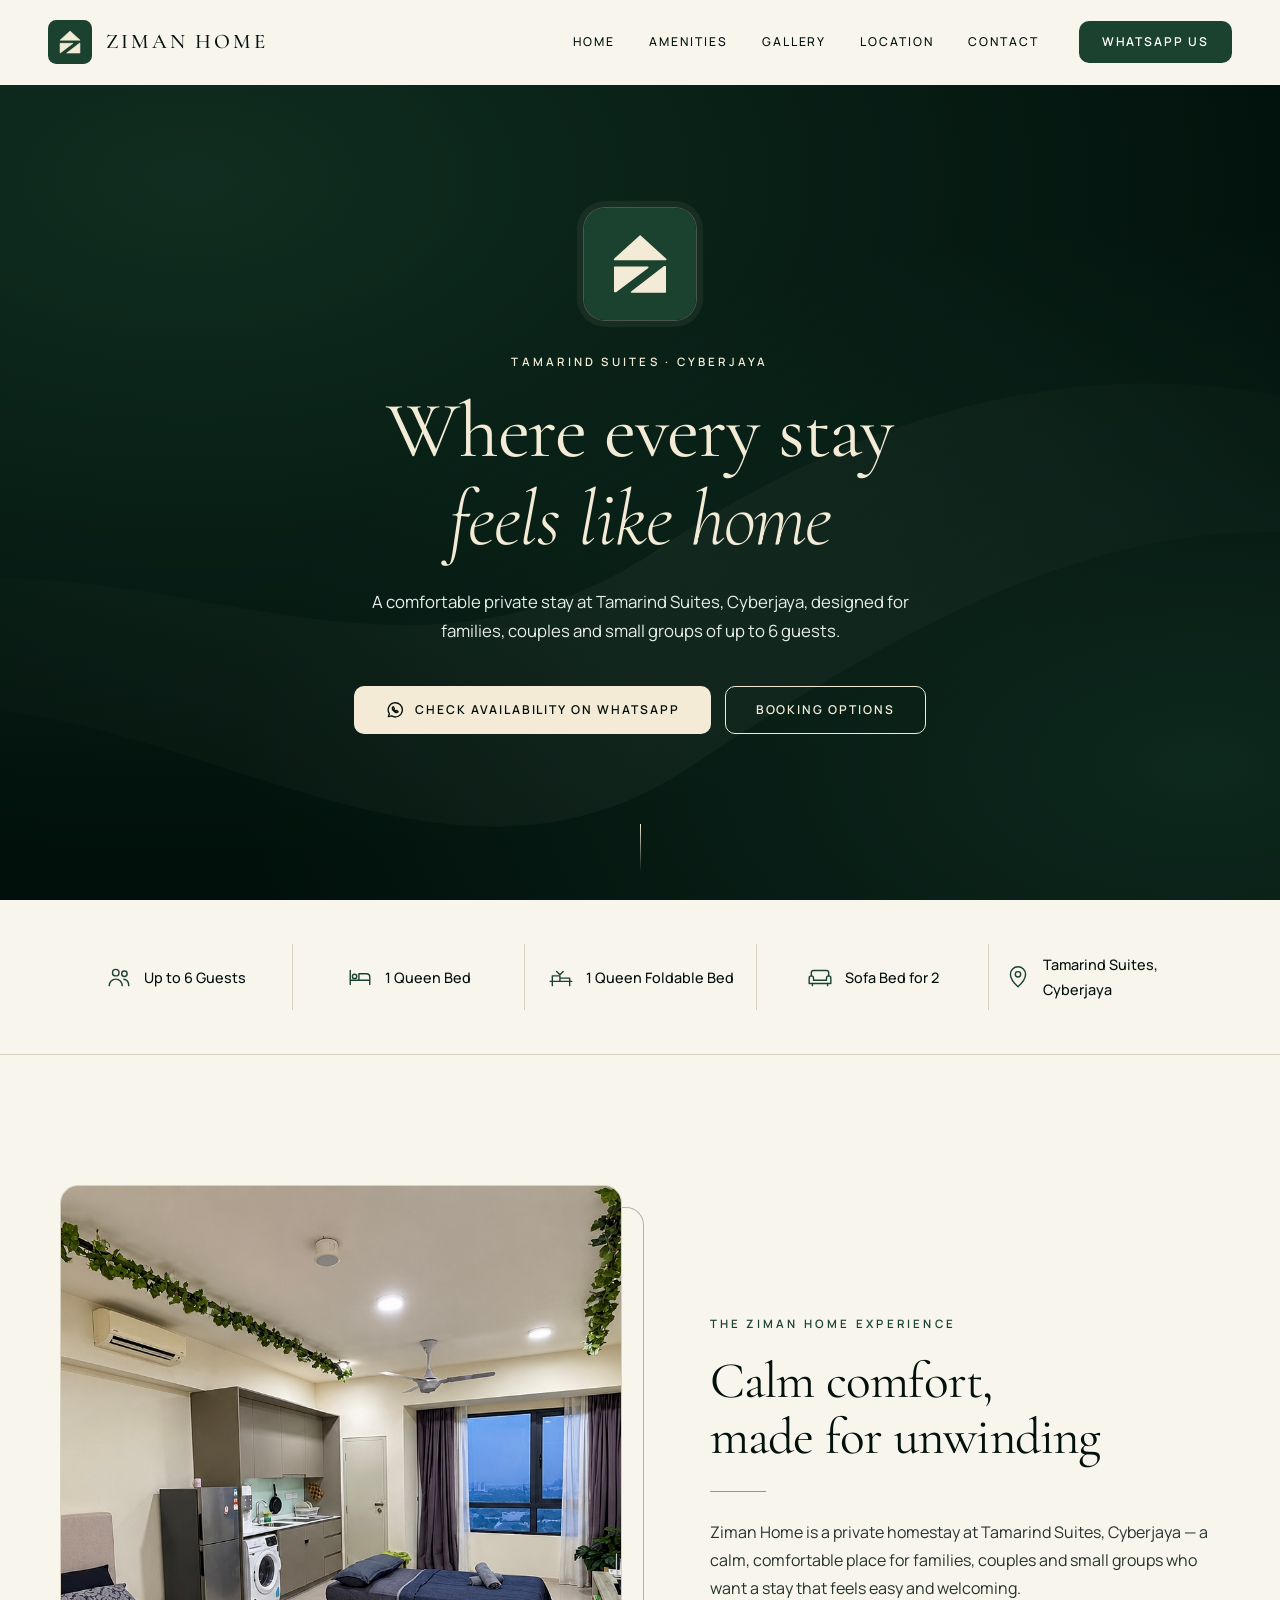
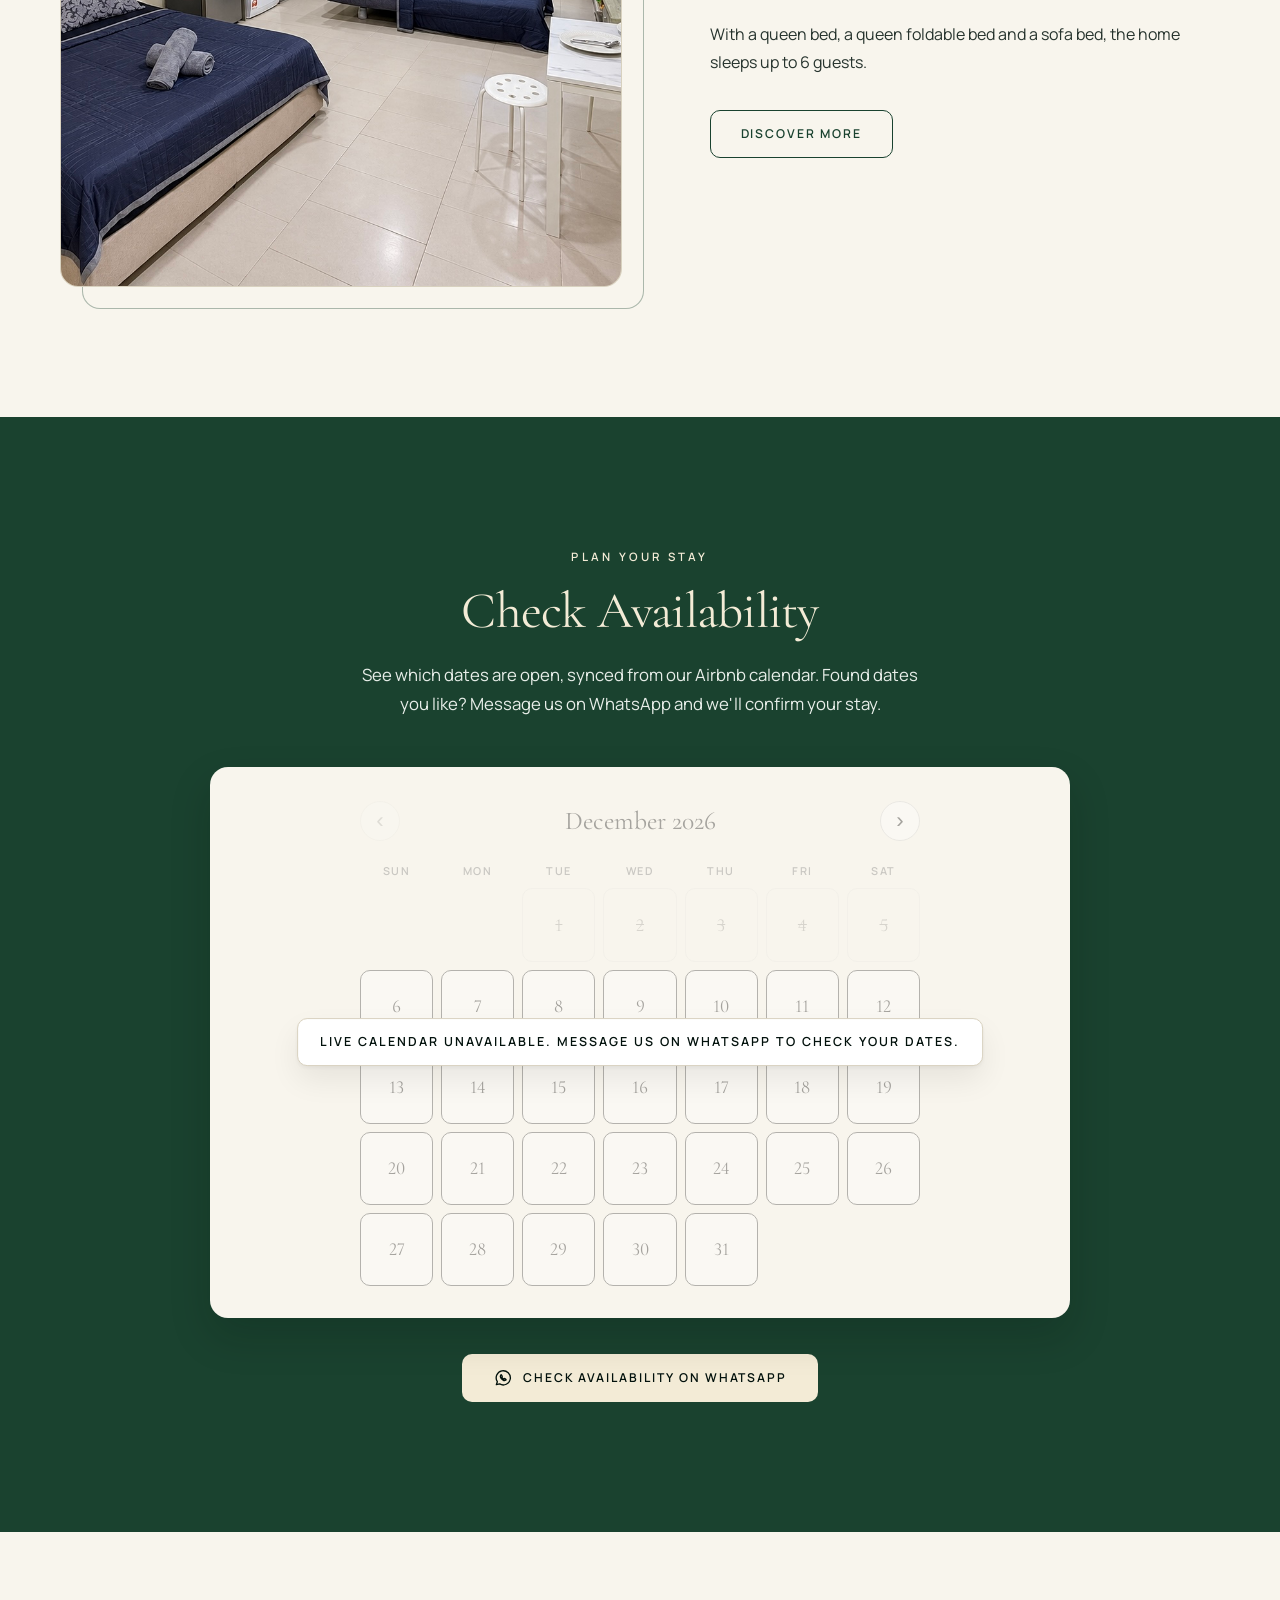
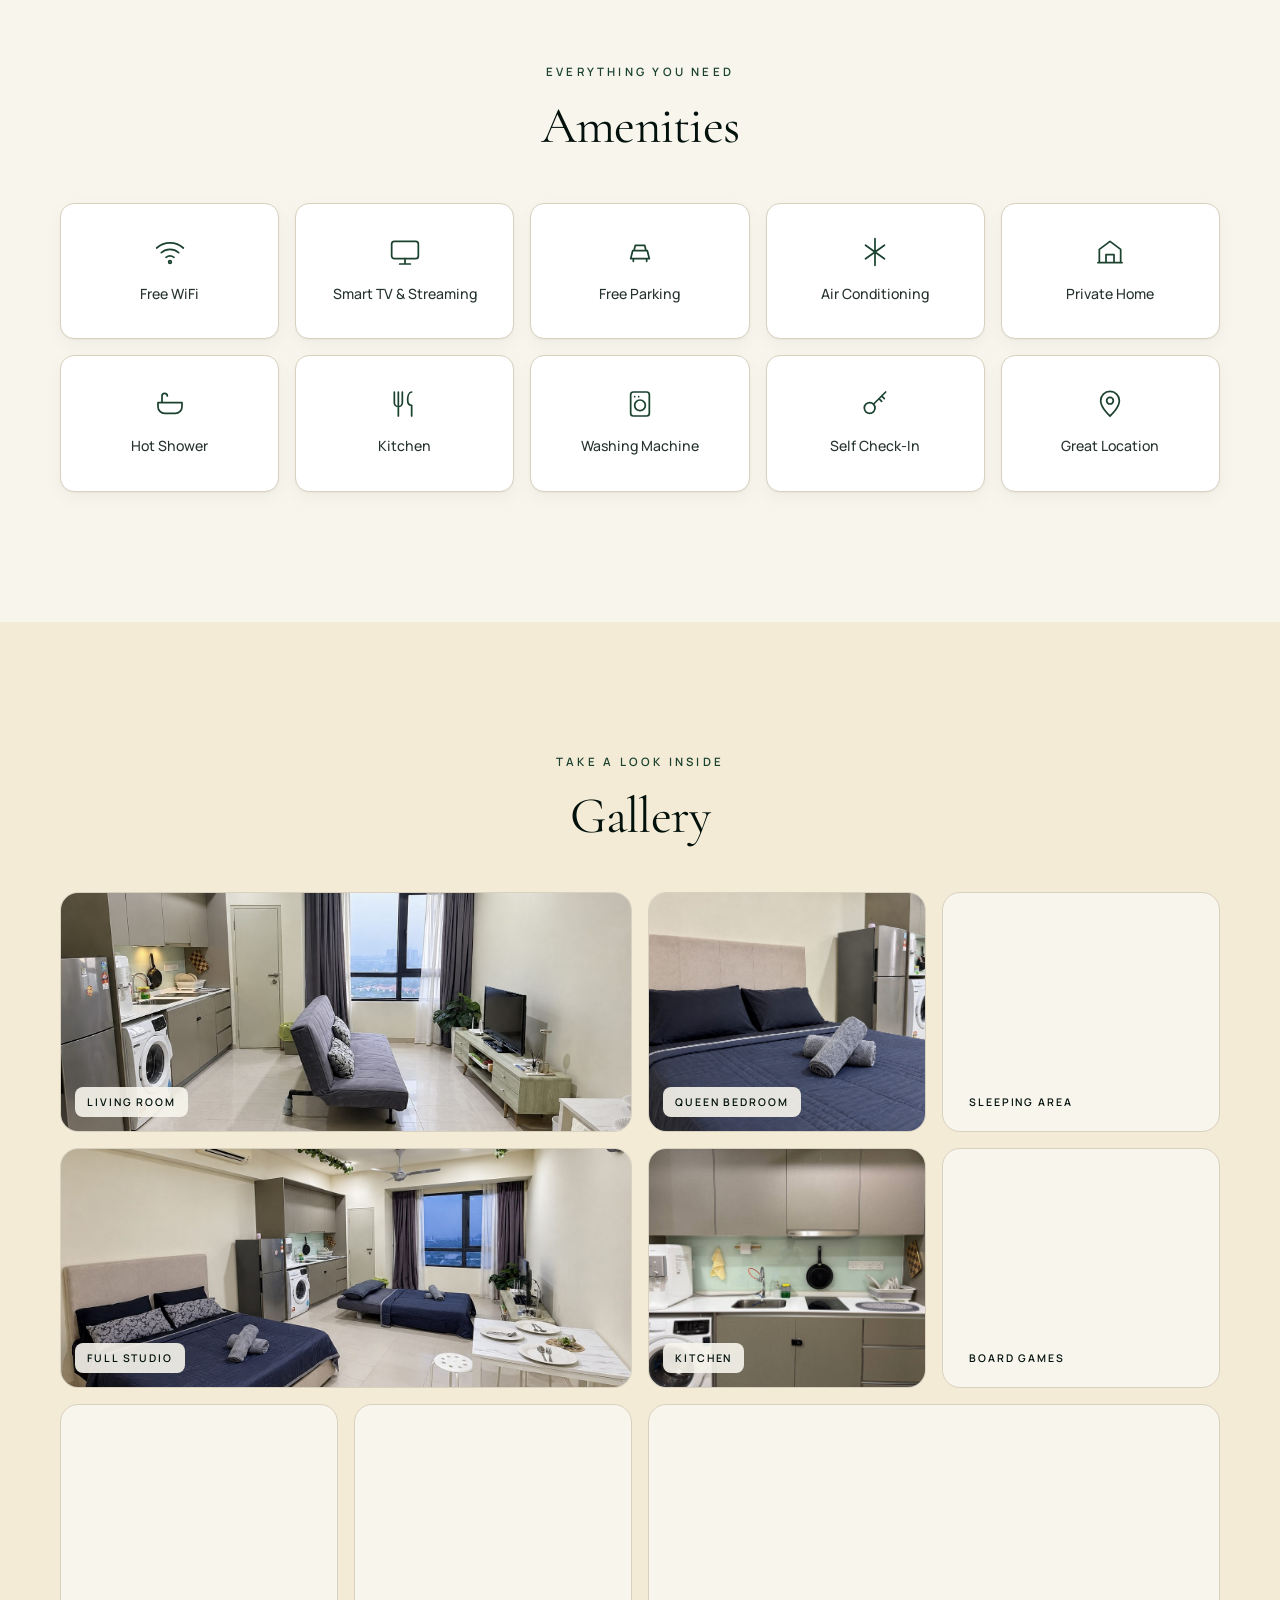
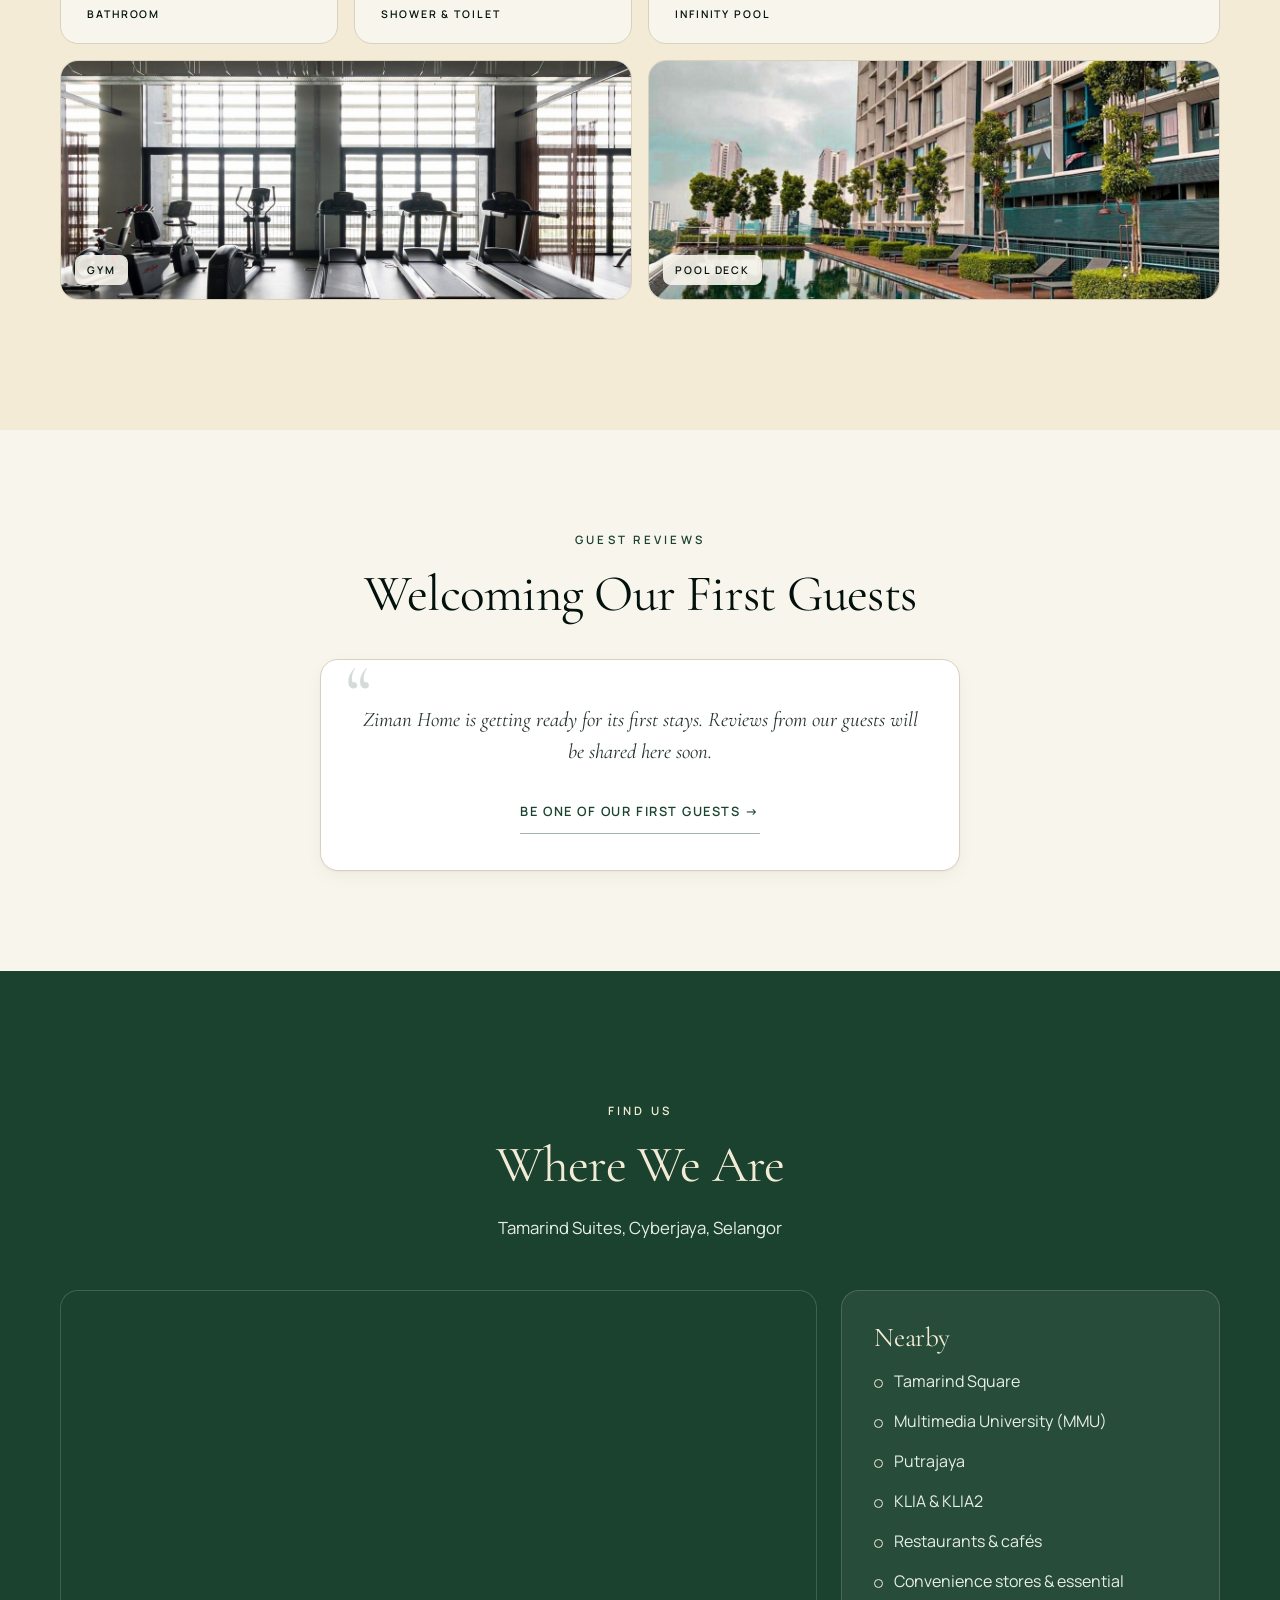
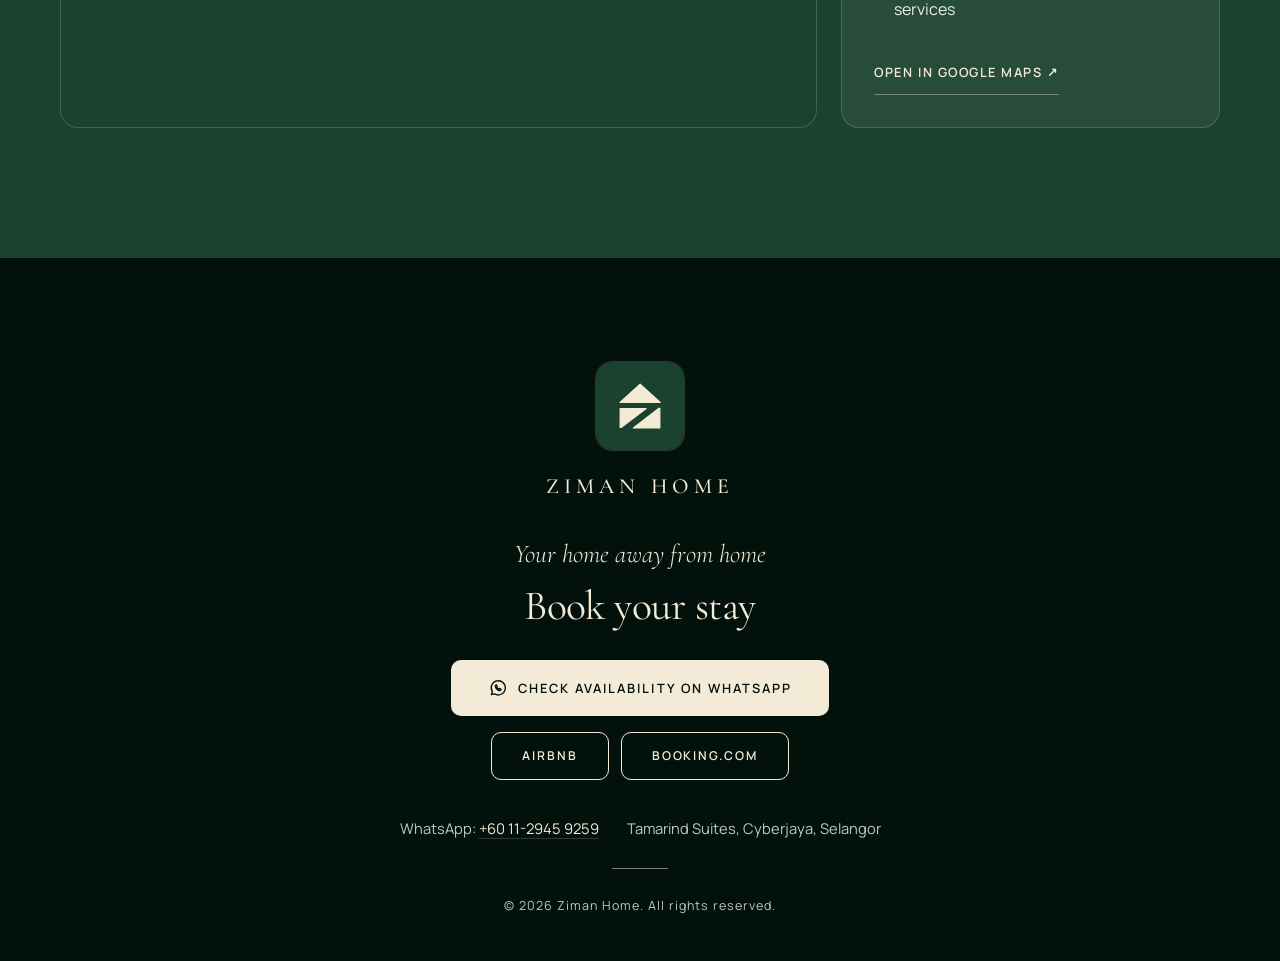
==== commit 4cffc498: "Add photos, live Airbnb availability, platform links and KLIA to nearby Co-Authored-By: Claude Sonne" ====
--- a/index.html
+++ b/index.html
@@ -145,10 +145,10 @@
   <!-- ===== Experience ===== -->
   <section class="section experience" id="experience">
     <div class="container experience__grid">
-      <!-- PHOTO (general interior): replace src with a real interior photo. -->
+      <!-- PHOTO (general interior): assets/photos/interior.jpg -->
       <figure class="photo experience__photo reveal">
         <picture>
-          <img src="assets/photos/placeholder.svg" alt="Interior of Ziman Home" width="800" height="1000" loading="lazy" decoding="async">
+          <img src="assets/photos/interior.jpg" alt="Interior of Ziman Home" width="800" height="1000" loading="lazy" decoding="async">
         </picture>
       </figure>
       <div class="experience__text reveal">
@@ -163,20 +163,29 @@
   </section>
 
   <!-- ===== Availability ===== -->
-  <!-- Live availability is not connected yet. The calendar below renders as a
-       neutral preview (see AVAILABILITY_LIVE in script.js). -->
+  <!-- Live from the Airbnb calendar via /api/availability (see api/availability.js and script.js).
+       If the feed is unavailable, the card falls back to a "check via WhatsApp" message. -->
   <section class="section theme-green" id="availability">
     <div class="container center">
       <p class="eyebrow">Plan your stay</p>
       <h2>Check Availability</h2>
-      <p class="lead">Our online availability calendar is coming soon. In the meantime, message us on WhatsApp and we'll confirm your dates.</p>
+      <p class="lead">See which dates are open, synced from our Airbnb calendar. Found dates you like? Message us on WhatsApp and we'll confirm your stay.</p>
       <div class="availability-card theme-light is-preview" id="availabilityCard">
-        <div class="week" id="week" aria-hidden="true"></div>
-        <p class="availability-card__soon">Availability calendar coming soon</p>
+        <div class="cal" id="cal" aria-live="polite">
+          <div class="cal__head">
+            <button type="button" class="cal__nav" id="calPrev" aria-label="Previous month">&#8249;</button>
+            <p class="cal__title" id="calTitle"></p>
+            <button type="button" class="cal__nav" id="calNext" aria-label="Next month">&#8250;</button>
+          </div>
+          <div class="cal__grid cal__dow" aria-hidden="true"><span>Sun</span><span>Mon</span><span>Tue</span><span>Wed</span><span>Thu</span><span>Fri</span><span>Sat</span></div>
+          <div class="cal__grid" id="calGrid"></div>
+        </div>
+        <p class="availability-card__soon" id="calStatus">Loading availability&hellip;</p>
         <div class="legend" id="legend" hidden>
           <span><i class="dot dot--free"></i> Available</span>
           <span><i class="dot dot--taken"></i> Booked / Past</span>
         </div>
+        <p class="cal__note" id="calNote" hidden>Synced from Airbnb. Updates may take a few minutes.</p>
       </div>
       <a href="https://wa.me/601129459259?text=Hi%20Ziman%20Home%2C%20I%20would%20like%20to%20check%20availability%20for%20a%20stay%20at%20Tamarind%20Suites%20Cyberjaya." class="btn btn--primary btn--icon availability__cta" target="_blank" rel="noopener">
         <svg class="icon" viewBox="0 0 24 24" aria-hidden="true" focusable="false"><path d="M4 20l1.2-3.6A8.5 8.5 0 1 1 8 19.1z"/><path d="M9.2 8.6c.2-.5.7-.6 1-.2l.8 1.2c.2.3.2.7-.1 1l-.4.4c.5 1 1.3 1.8 2.3 2.3l.4-.4c.3-.3.7-.3 1-.1l1.2.8c.4.3.3.8-.2 1-.9.5-2 .5-3-.1a8 8 0 0 1-3-3c-.5-1-.5-2.1 0-2.9z"/></svg>
@@ -217,28 +226,48 @@
            and a .webp <source> above the <img> inside <picture>. -->
       <div class="gallery">
         <figure class="photo g-wide reveal">
-          <picture><img src="assets/photos/placeholder.svg" alt="Living room at Ziman Home" width="1200" height="800" loading="lazy" decoding="async"></picture>
+          <picture><img src="assets/photos/living-room.jpg" alt="Living room at Ziman Home" width="1200" height="800" loading="lazy" decoding="async"></picture>
           <figcaption>Living Room</figcaption>
         </figure>
         <figure class="photo reveal">
-          <picture><img src="assets/photos/placeholder.svg" alt="Queen bedroom at Ziman Home" width="800" height="800" loading="lazy" decoding="async"></picture>
+          <picture><img src="assets/photos/queen-bed.jpg" alt="Queen bed with fresh linen and towels" width="800" height="800" loading="lazy" decoding="async"></picture>
           <figcaption>Queen Bedroom</figcaption>
         </figure>
         <figure class="photo reveal">
-          <picture><img src="assets/photos/placeholder.svg" alt="Additional sleeping area with queen foldable bed and sofa bed" width="800" height="800" loading="lazy" decoding="async"></picture>
+          <picture><img src="assets/photos/sleeping-area.jpg" alt="Additional sleeping area with queen foldable bed and sofa bed" width="800" height="800" loading="lazy" decoding="async"></picture>
           <figcaption>Sleeping Area</figcaption>
         </figure>
-        <figure class="photo reveal">
-          <picture><img src="assets/photos/placeholder.svg" alt="Kitchen at Ziman Home" width="800" height="800" loading="lazy" decoding="async"></picture>
+        <figure class="photo g-wide reveal">
+          <picture><img src="assets/photos/studio-overview.jpg" alt="Open-plan studio at Ziman Home with queen bed, sofa bed, kitchen and dining table" width="1200" height="800" loading="lazy" decoding="async"></picture>
+          <figcaption>Full Studio</figcaption>
+        </figure>
+        <figure class="photo reveal">
+          <picture><img src="assets/photos/kitchen.jpg" alt="Kitchenette with water dispenser, induction hob and washing machine" width="800" height="800" loading="lazy" decoding="async"></picture>
           <figcaption>Kitchen</figcaption>
         </figure>
-        <figure class="photo g-wide reveal">
-          <picture><img src="assets/photos/placeholder.svg" alt="Bathroom at Ziman Home" width="1200" height="800" loading="lazy" decoding="async"></picture>
+        <figure class="photo reveal">
+          <picture><img src="assets/photos/board-games.jpg" alt="Board games and cards for guests" width="800" height="800" loading="lazy" decoding="async"></picture>
+          <figcaption>Board Games</figcaption>
+        </figure>
+        <figure class="photo reveal">
+          <picture><img src="assets/photos/bathroom-sink.jpg" alt="Bathroom basin and mirror" width="800" height="800" loading="lazy" decoding="async"></picture>
           <figcaption>Bathroom</figcaption>
         </figure>
         <figure class="photo reveal">
-          <picture><img src="assets/photos/placeholder.svg" alt="Tamarind Suites building exterior, Cyberjaya" width="800" height="800" loading="lazy" decoding="async"></picture>
-          <figcaption>Exterior</figcaption>
+          <picture><img src="assets/photos/bathroom-shower.jpg" alt="Toilet and rain shower" width="800" height="800" loading="lazy" decoding="async"></picture>
+          <figcaption>Shower & Toilet</figcaption>
+        </figure>
+        <figure class="photo g-wide reveal">
+          <picture><img src="assets/photos/pool.jpg" alt="Infinity pool and sun loungers at Tamarind Suites" width="1200" height="800" loading="lazy" decoding="async"></picture>
+          <figcaption>Infinity Pool</figcaption>
+        </figure>
+        <figure class="photo g-wide reveal">
+          <picture><img src="assets/photos/gym.jpg" alt="Gym with treadmills and exercise bikes at Tamarind Suites" width="1200" height="800" loading="lazy" decoding="async"></picture>
+          <figcaption>Gym</figcaption>
+        </figure>
+        <figure class="photo g-wide reveal">
+          <picture><img src="assets/photos/pool-deck.jpg" alt="Pool deck at Tamarind Suites, Cyberjaya" width="1200" height="800" loading="lazy" decoding="async"></picture>
+          <figcaption>Pool Deck</figcaption>
         </figure>
       </div>
     </div>
@@ -275,6 +304,7 @@
             <li>Tamarind Square</li>
             <li>Multimedia University (MMU)</li>
             <li>Putrajaya</li>
+            <li>KLIA &amp; KLIA2</li>
             <li>Restaurants &amp; cafés</li>
             <li>Convenience stores &amp; essential services</li>
           </ul>
@@ -301,10 +331,8 @@
            clicked. To go live, add href="..." target="_blank" rel="noopener" —
            the "Coming soon" label hides automatically. -->
       <div class="footer__btns">
-        <!-- TODO: Replace with Ziman Home Airbnb listing URL (add href="https://www.airbnb.com/rooms/...") -->
-        <a class="btn btn--outline btn--platform">Airbnb <span class="btn__soon">Coming soon</span></a>
-        <!-- TODO: Replace with Ziman Home Booking.com listing URL (add href="https://www.booking.com/hotel/my/...") -->
-        <a class="btn btn--outline btn--platform">Booking.com <span class="btn__soon">Coming soon</span></a>
+        <a class="btn btn--outline btn--platform" href="https://www.airbnb.com/h/zimanhome" target="_blank" rel="noopener">Airbnb <span class="btn__soon">Coming soon</span></a>
+        <a class="btn btn--outline btn--platform" href="https://www.booking.com/hotel/my/cyberjaya-tamarind-4pax-wifi-netflix-free-parking.html" target="_blank" rel="noopener">Booking.com <span class="btn__soon">Coming soon</span></a>
       </div>
       <ul class="footer__contact">
         <li>WhatsApp: <a href="https://wa.me/601129459259">+60 11-2945 9259</a></li>
--- a/styles.css
+++ b/styles.css
@@ -175,6 +175,7 @@
    ========================================================= */
 .experience__grid { display: grid; grid-template-columns: 1.1fr 1fr; gap: 88px; align-items: center; }
 .experience__photo { aspect-ratio: 4 / 5; box-shadow: 22px 22px 0 -1px var(--bg), 22px 22px 0 0 color-mix(in srgb, var(--accent) 35%, transparent); }
+.experience__photo picture, .experience__photo img { position: absolute; inset: 0; }
 .experience__text p { margin-bottom: 18px; }
 .experience__text .btn { margin-top: 16px; }
 
@@ -189,6 +190,20 @@
 .day--free:hover { border-color: var(--accent); transform: translateY(-2px); box-shadow: var(--shadow-sm); }
 .day--taken { opacity: .45; }
 .day--taken .day__num { text-decoration: line-through; }
+.cal { max-width: 560px; margin: 0 auto; }
+.cal__head { display: flex; align-items: center; justify-content: space-between; margin-bottom: 18px; }
+.cal__title { font-family: var(--serif); font-size: 1.6rem; color: var(--heading); }
+.cal__nav { width: 40px; height: 40px; border-radius: 50%; border: 1px solid var(--line); background: var(--card); color: var(--heading); font-size: 1.4rem; line-height: 1; cursor: pointer; transition: border-color .25s var(--ease); }
+.cal__nav:hover:not(:disabled) { border-color: var(--accent); }
+.cal__nav:disabled { opacity: .3; cursor: default; }
+.cal__grid { display: grid; grid-template-columns: repeat(7, 1fr); gap: 8px; }
+.cal__dow { margin-bottom: 8px; font-size: .68rem; font-weight: 600; letter-spacing: .14em; text-transform: uppercase; color: var(--muted); }
+.cal__day { display: grid; place-items: center; aspect-ratio: 1; border-radius: var(--radius-sm); border: 1px solid var(--line); background: var(--card); font-family: var(--serif); font-size: 1.15rem; color: var(--heading); font-variant-numeric: lining-nums; }
+.cal__day--free { border-color: var(--accent); }
+.cal__day--taken { opacity: .4; text-decoration: line-through; background: transparent; }
+.cal__note { margin-top: 12px; font-size: .78rem; color: var(--muted); }
+.reviews { display: grid; grid-template-columns: repeat(auto-fit, minmax(280px, 1fr)); gap: 24px; margin-top: 36px; text-align: left; }
+.review footer { font-size: .85rem; color: var(--muted); }
 .legend { display: flex; justify-content: center; gap: 28px; margin-top: 24px; font-size: .85rem; color: var(--muted); }
 .legend[hidden] { display: none; }
 .dot { display: inline-block; width: 8px; height: 8px; border-radius: 50%; margin-right: 6px; vertical-align: middle; }
@@ -198,7 +213,7 @@
 
 /* Preview mode: dates shown for layout only, clearly not live availability */
 .availability-card__soon { display: none; }
-.is-preview .week { opacity: .35; filter: grayscale(1); user-select: none; }
+.is-preview .cal { opacity: .35; filter: grayscale(1); user-select: none; pointer-events: none; }
 .is-preview .availability-card__soon { display: block; position: absolute; top: 50%; left: 50%; transform: translate(-50%, -50%); width: max-content; max-width: calc(100% - 48px); padding: 12px 22px; font-size: .78rem; font-weight: 600; letter-spacing: .16em; text-transform: uppercase; color: var(--heading); background: var(--card); border: 1px solid var(--line); border-radius: var(--radius-sm); box-shadow: var(--shadow-md); text-wrap: balance; }
 
 /* =========================================================
@@ -325,8 +340,7 @@
   .hero__ctas .btn { width: 100%; max-width: 340px; }
   .is-preview .availability-card__soon { font-size: .7rem; letter-spacing: .1em; padding: 10px 16px; }
   .availability-card { padding: 16px; }
-  .week { grid-template-columns: repeat(4, 1fr); gap: 8px; }
-  .day { padding: 14px 4px; }
+  .cal__grid { gap: 4px; }
   .experience__grid { gap: 44px; }
   .experience__photo { aspect-ratio: 4 / 3.6; box-shadow: 12px 12px 0 -1px var(--bg), 12px 12px 0 0 color-mix(in srgb, var(--accent) 35%, transparent); }
   .amenities { gap: 10px; margin-top: 36px; }
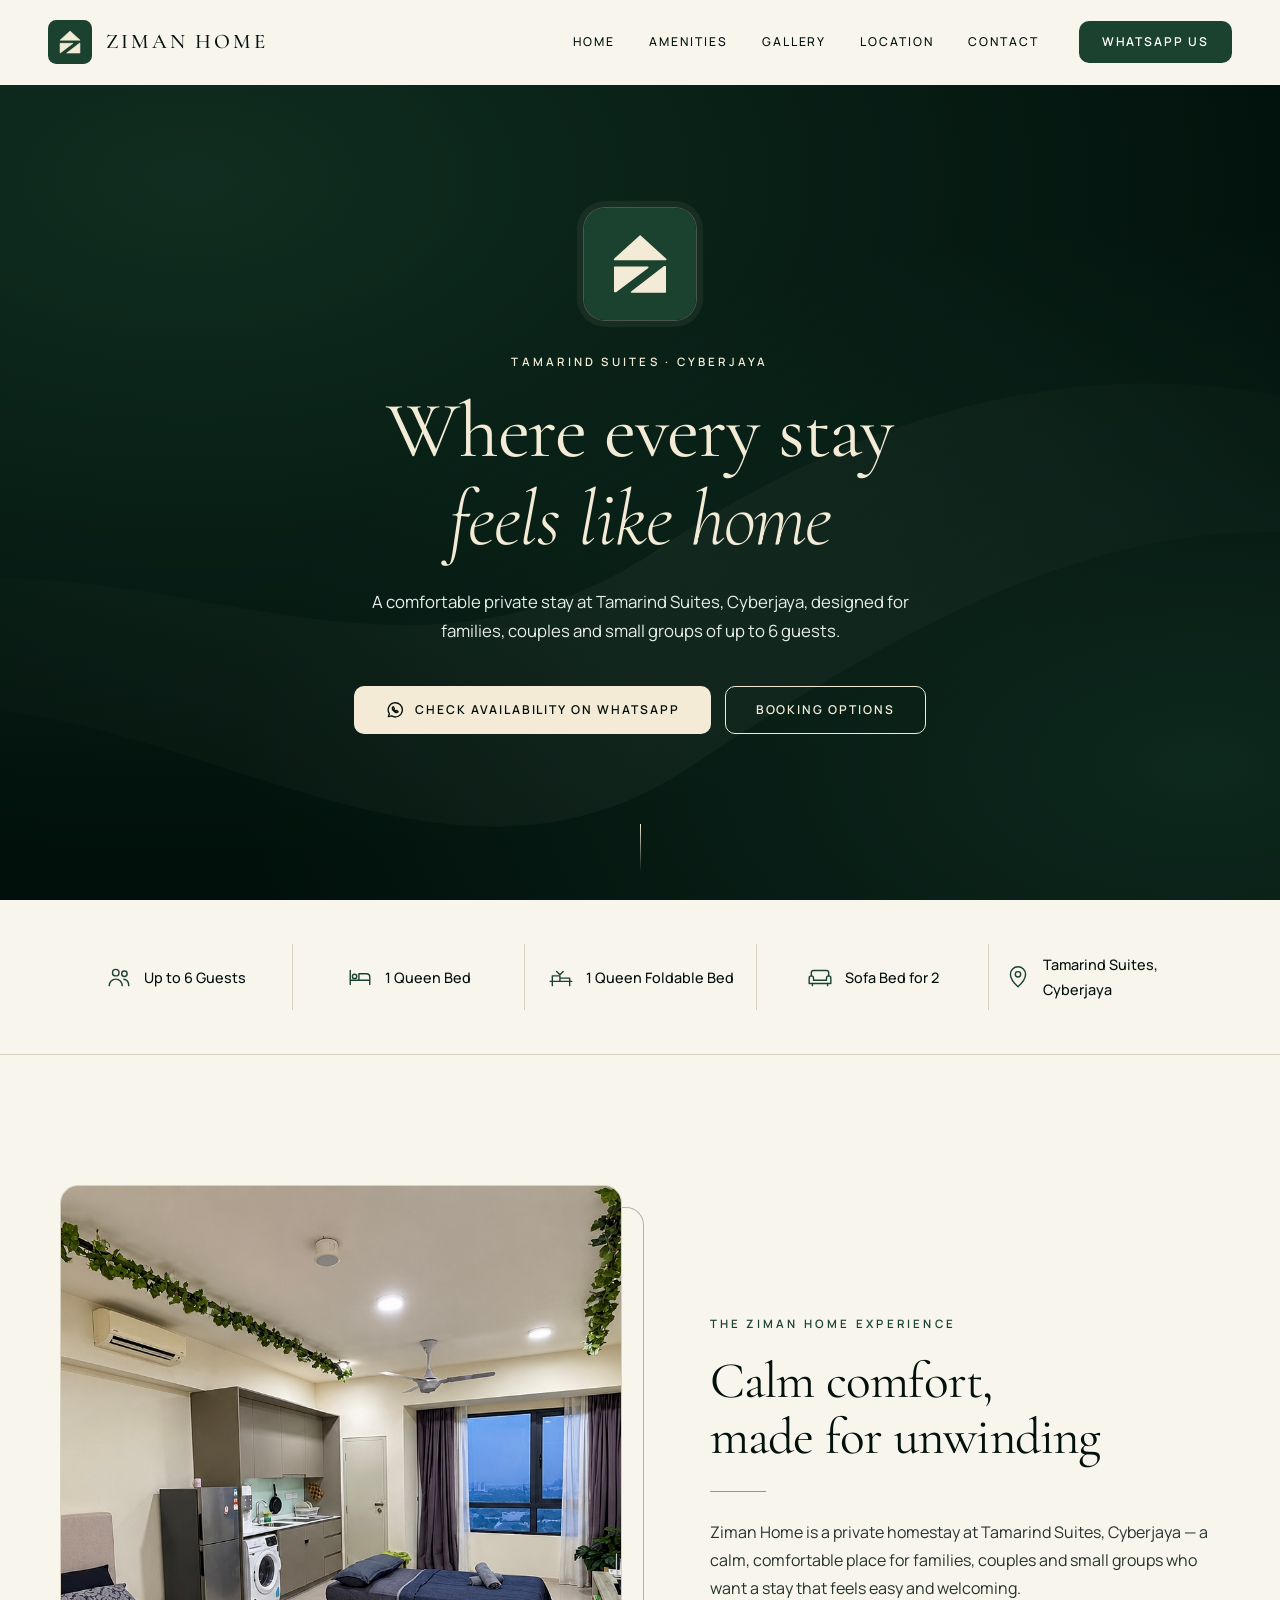
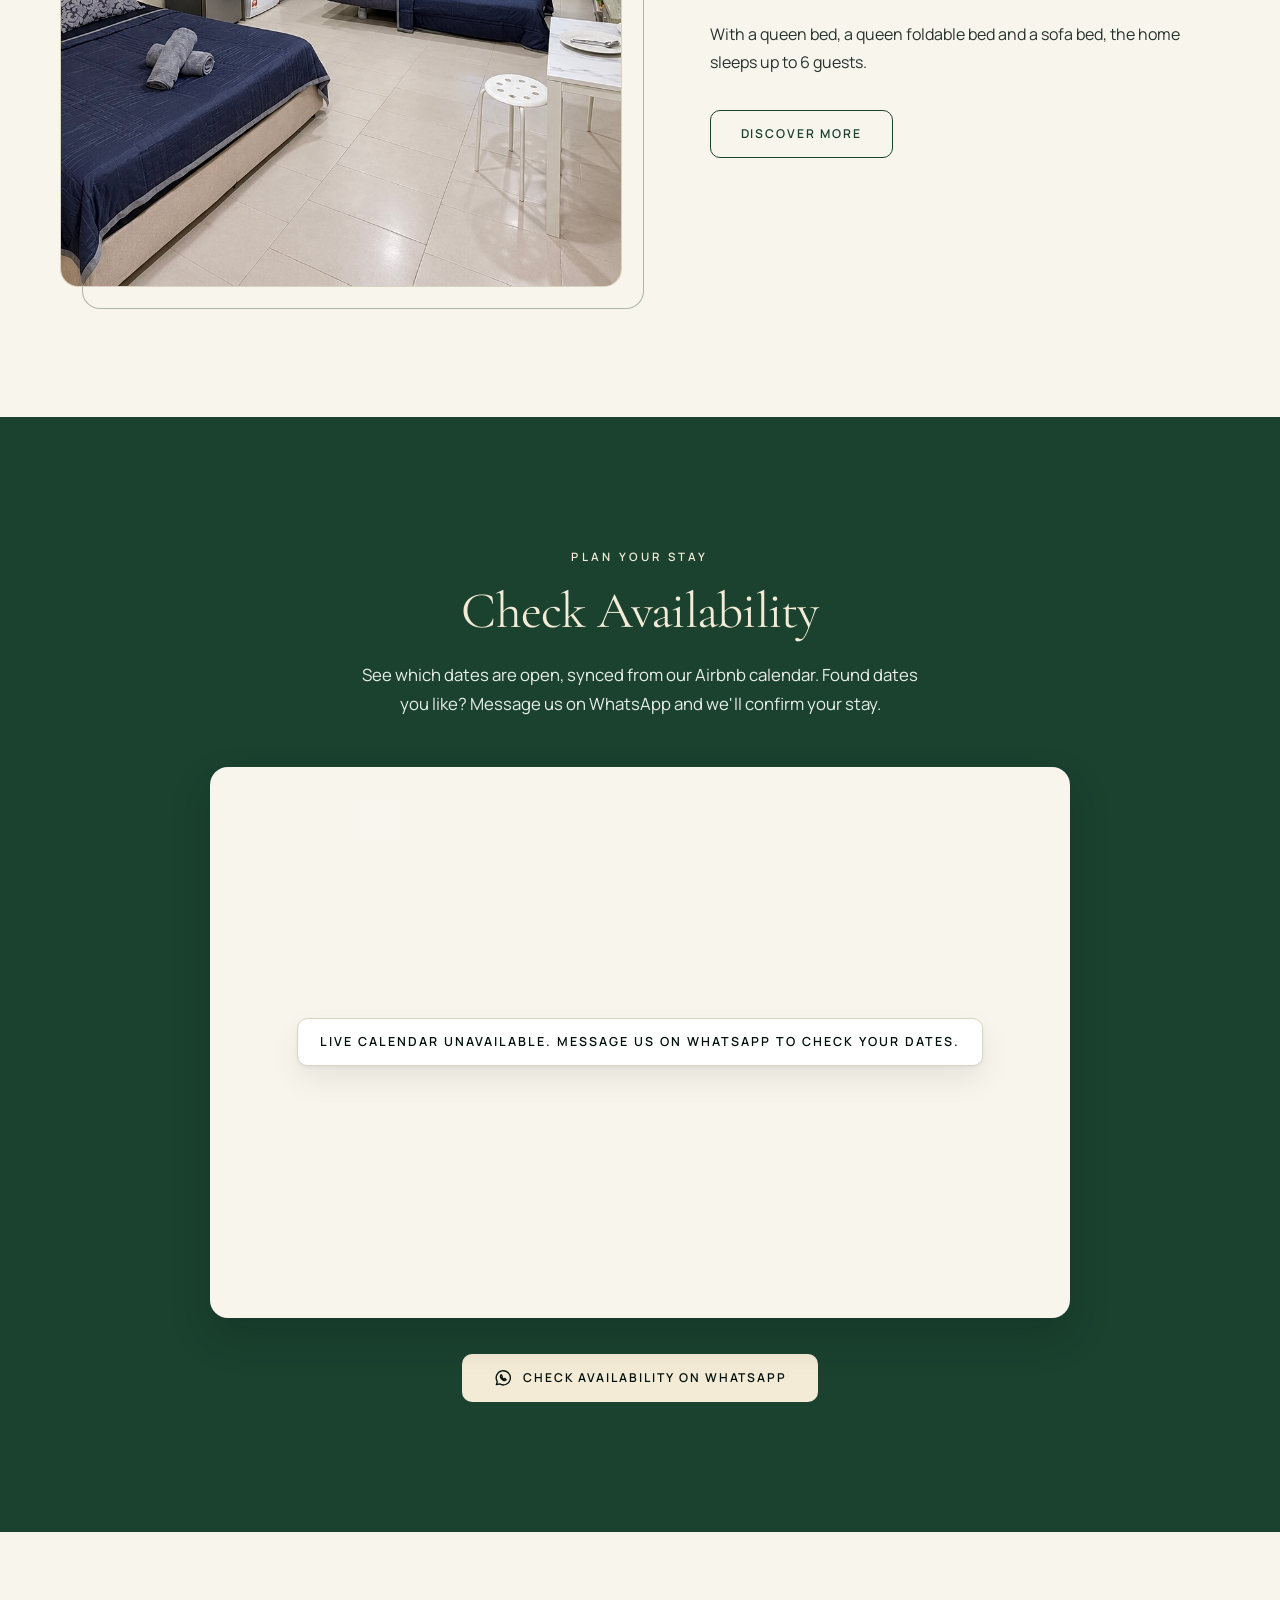
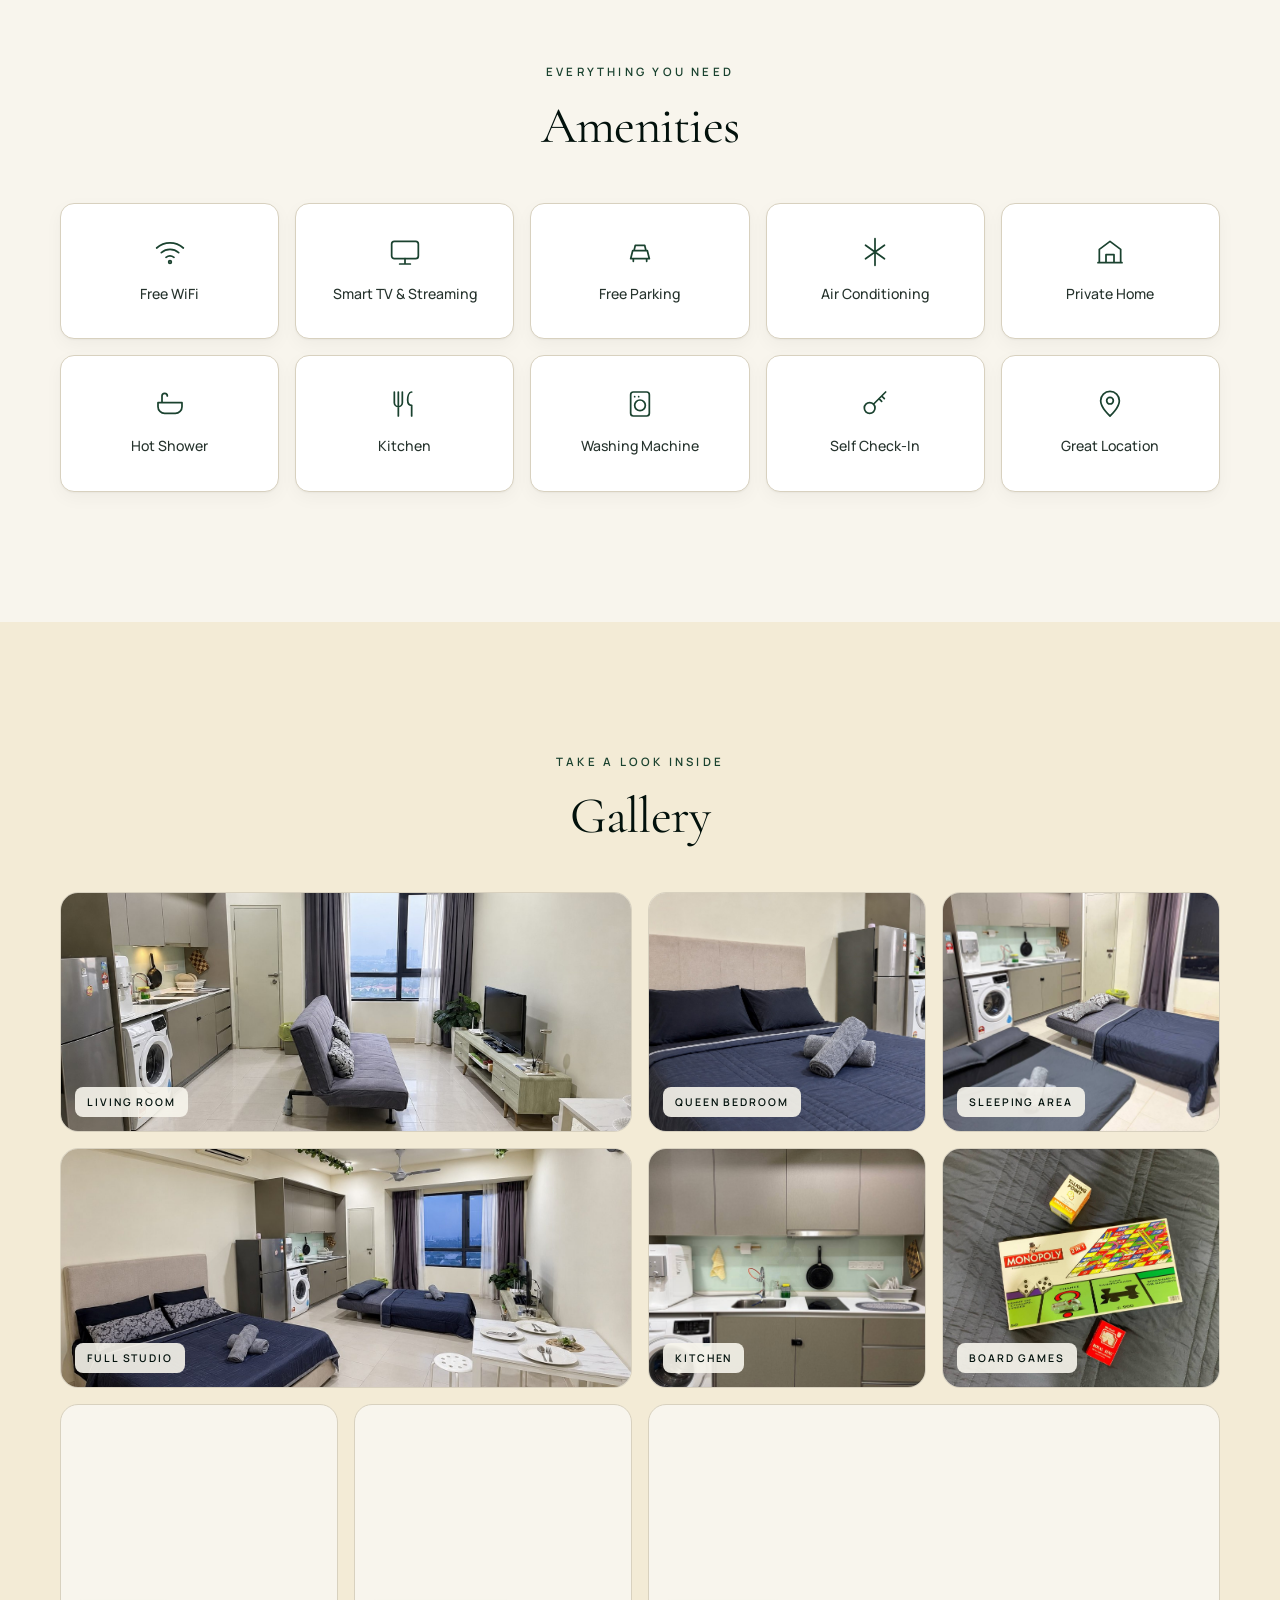
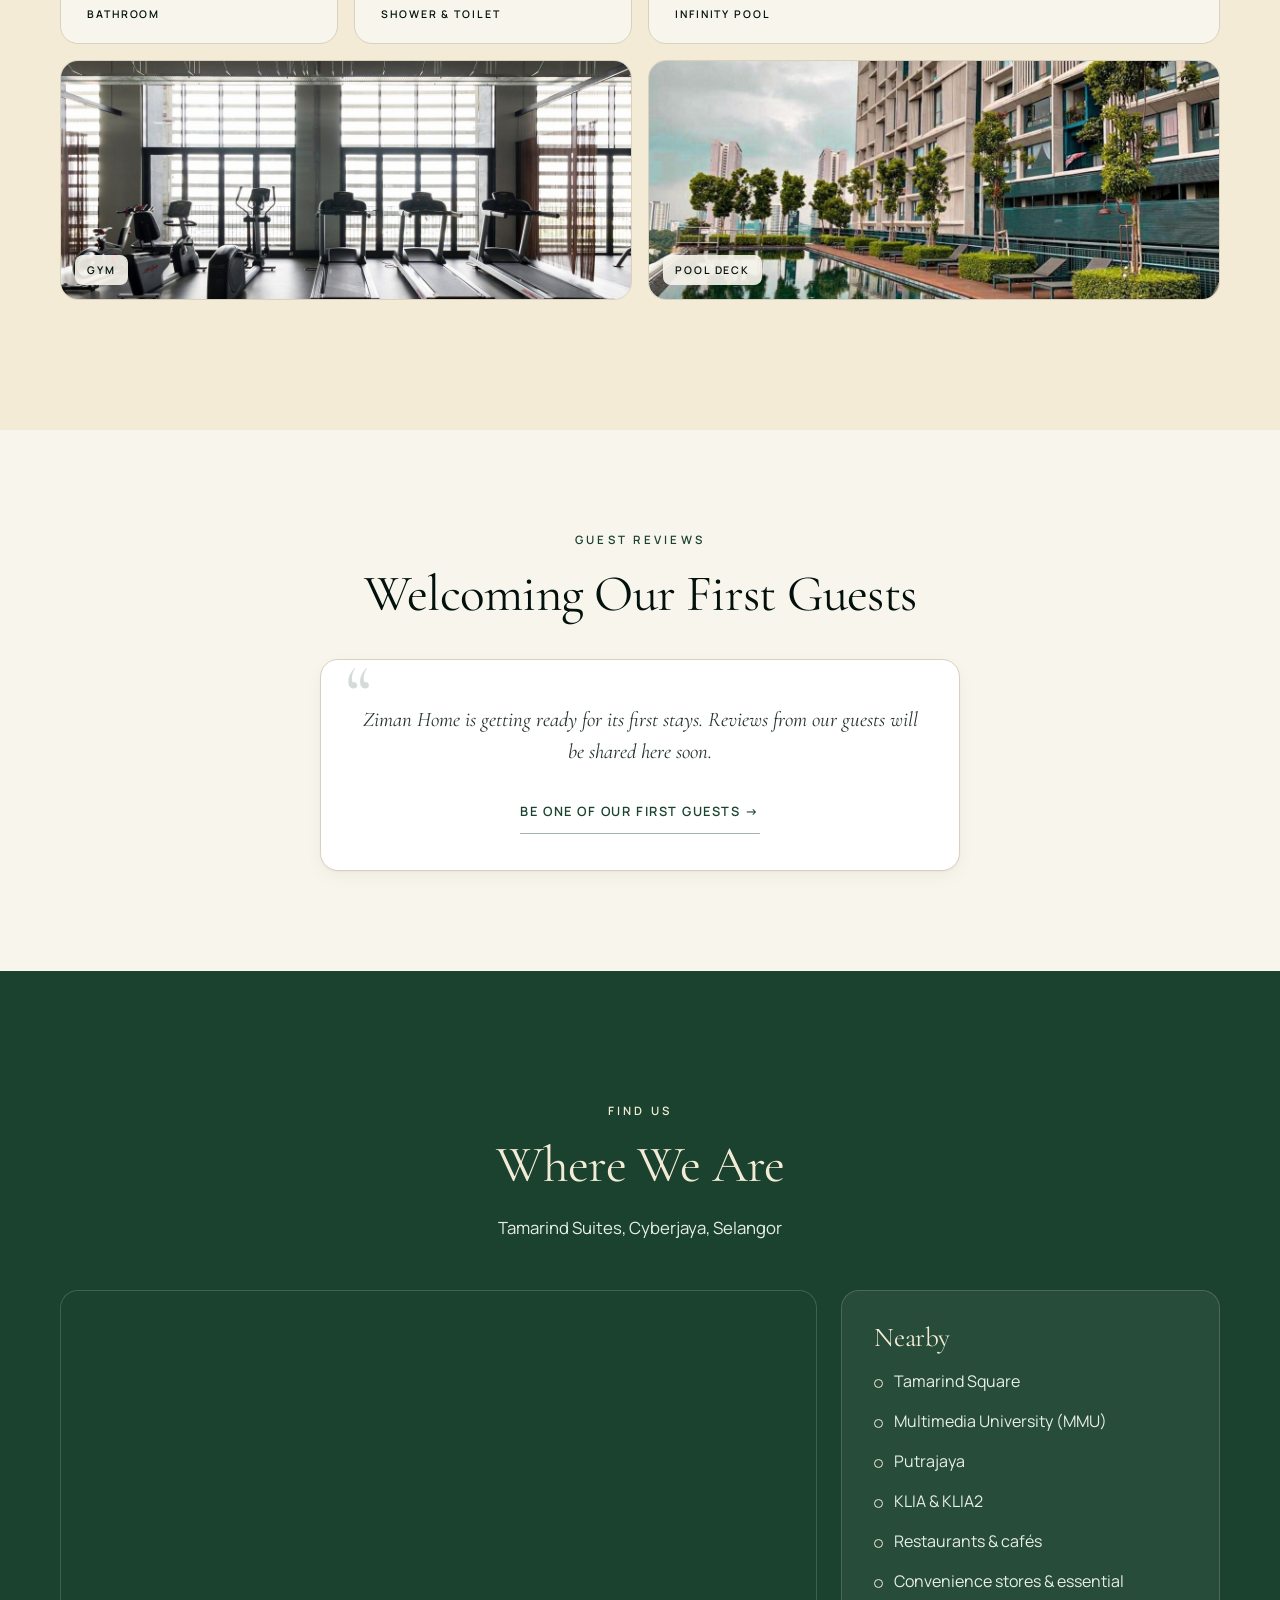
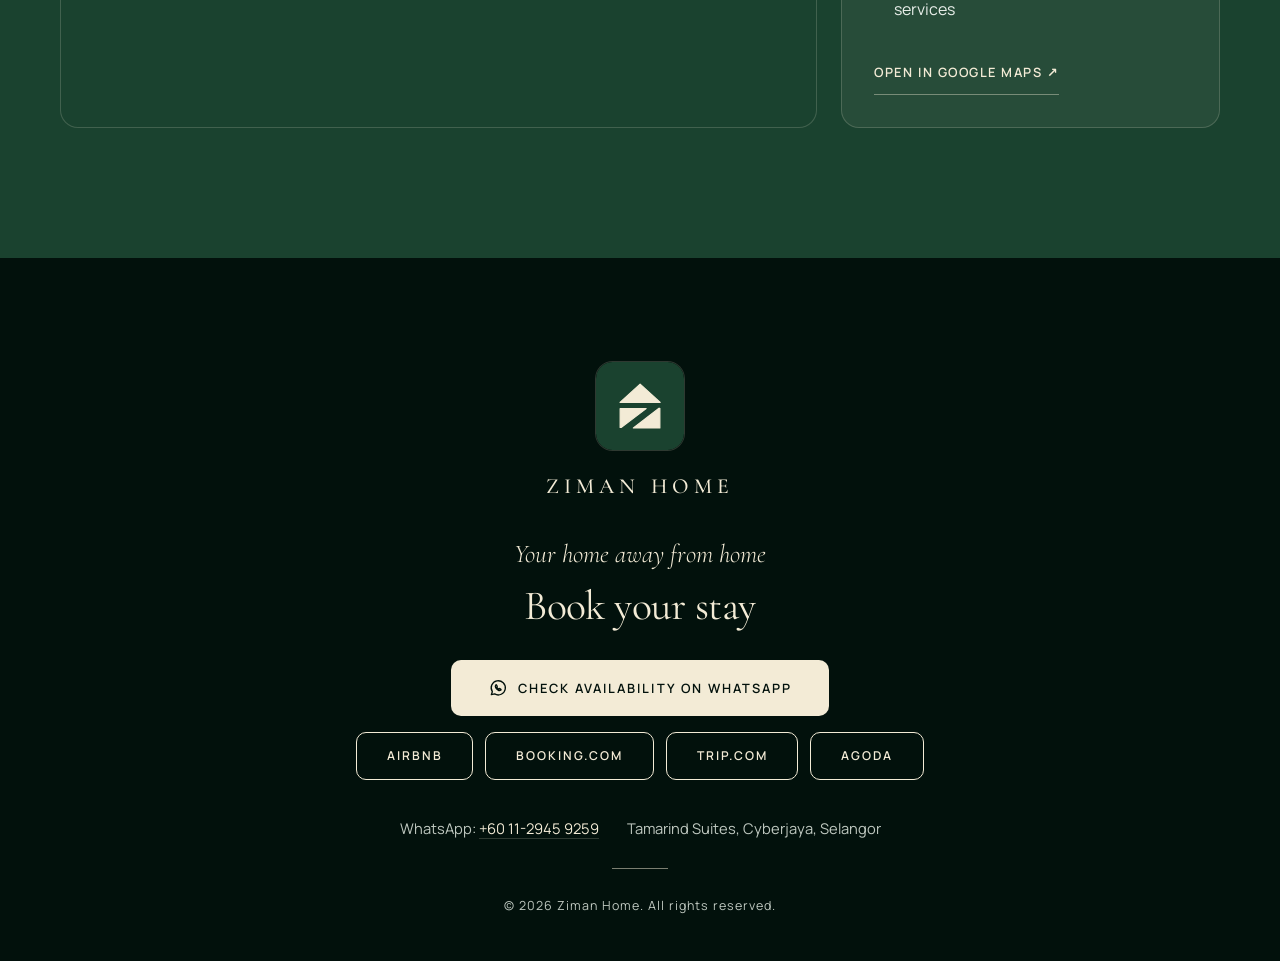
==== commit c869b974: "Add Trip.com and Agoda booking buttons Co-Authored-By: Claude Sonnet 5.5 <noreply@anthropic.com>" ====
--- a/index.html
+++ b/index.html
@@ -333,6 +333,8 @@
       <div class="footer__btns">
         <a class="btn btn--outline btn--platform" href="https://www.airbnb.com/h/zimanhome" target="_blank" rel="noopener">Airbnb <span class="btn__soon">Coming soon</span></a>
         <a class="btn btn--outline btn--platform" href="https://www.booking.com/hotel/my/cyberjaya-tamarind-4pax-wifi-netflix-free-parking.html" target="_blank" rel="noopener">Booking.com <span class="btn__soon">Coming soon</span></a>
+        <a class="btn btn--outline btn--platform" href="https://us.trip.com/hotels/cityname-hotel-detail-136268946/hotelname/" target="_blank" rel="noopener">Trip.com <span class="btn__soon">Coming soon</span></a>
+        <a class="btn btn--outline btn--platform" href="https://www.agoda.com/en-in/cyberjaya-tamarind-6pax-wifi-netflix-free-parking/hotel/all/kuala-lumpur-my.html" target="_blank" rel="noopener">Agoda <span class="btn__soon">Coming soon</span></a>
       </div>
       <ul class="footer__contact">
         <li>WhatsApp: <a href="https://wa.me/601129459259">+60 11-2945 9259</a></li>
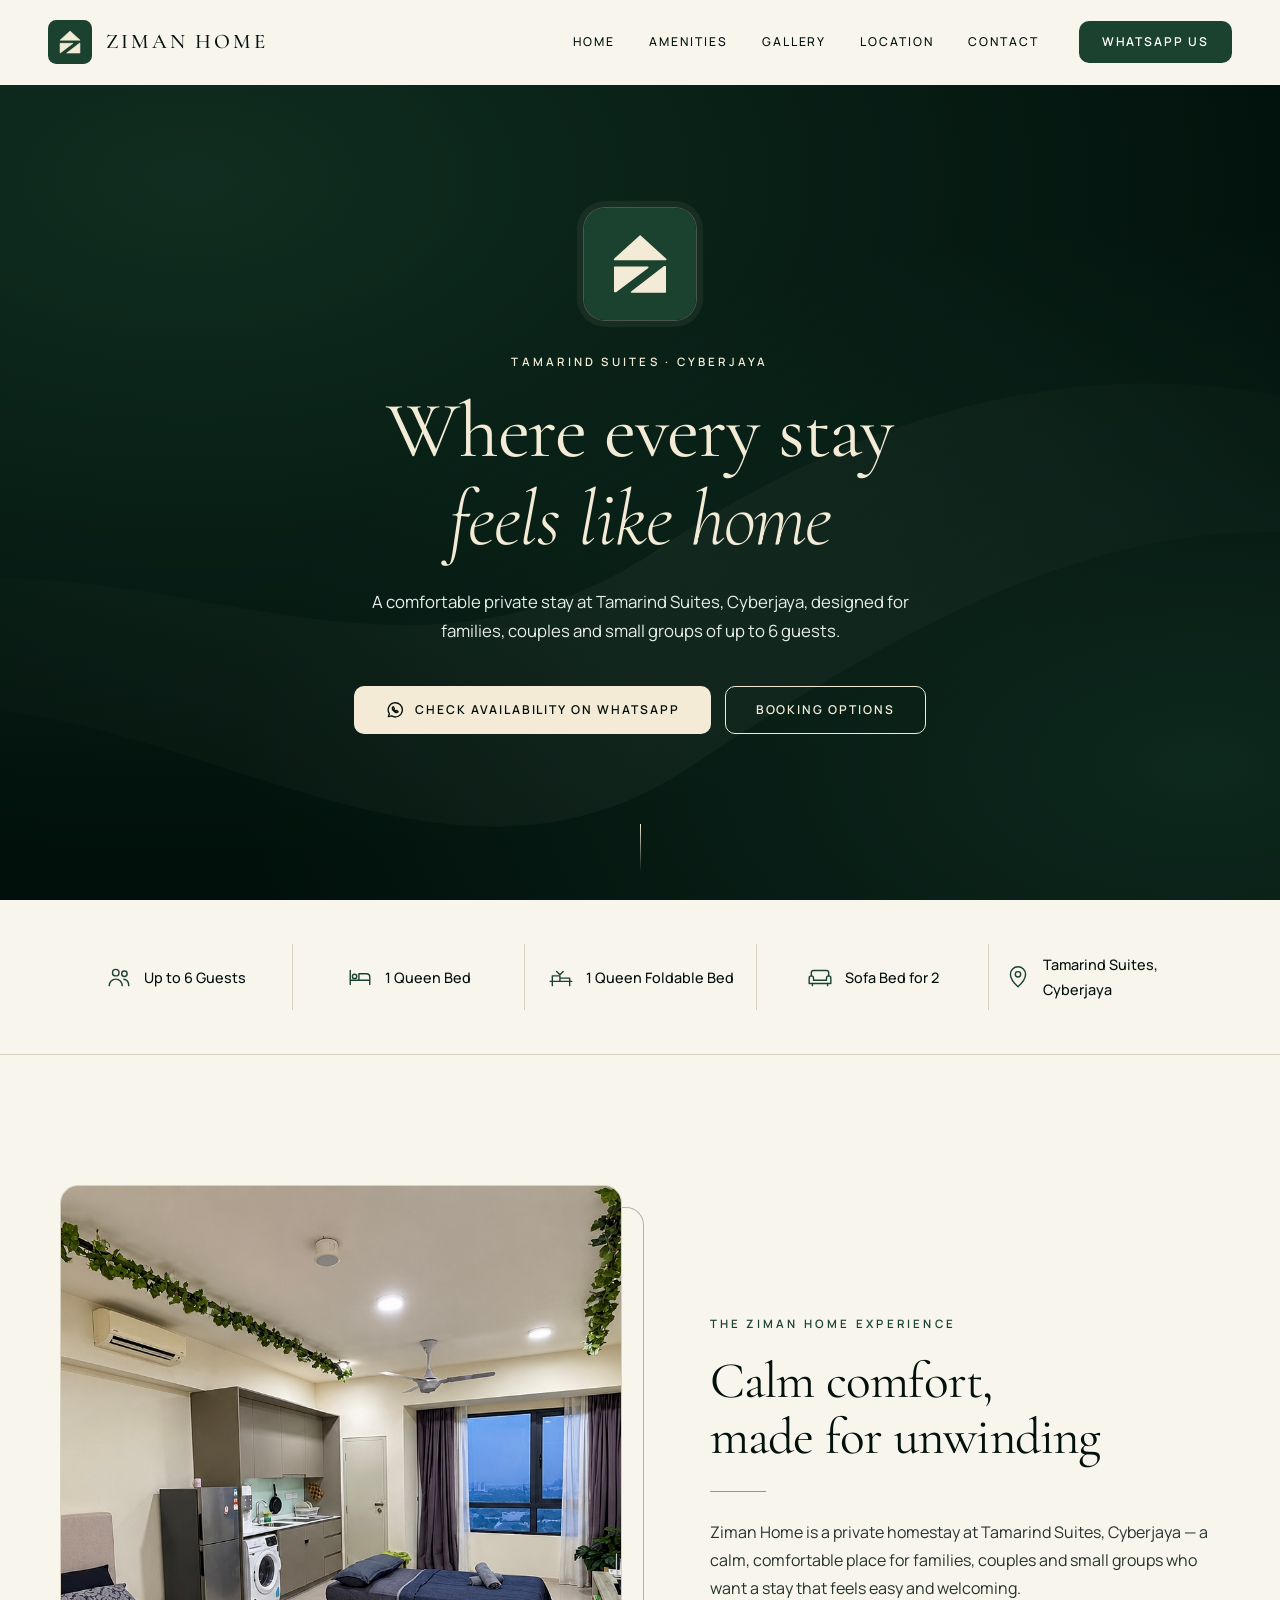
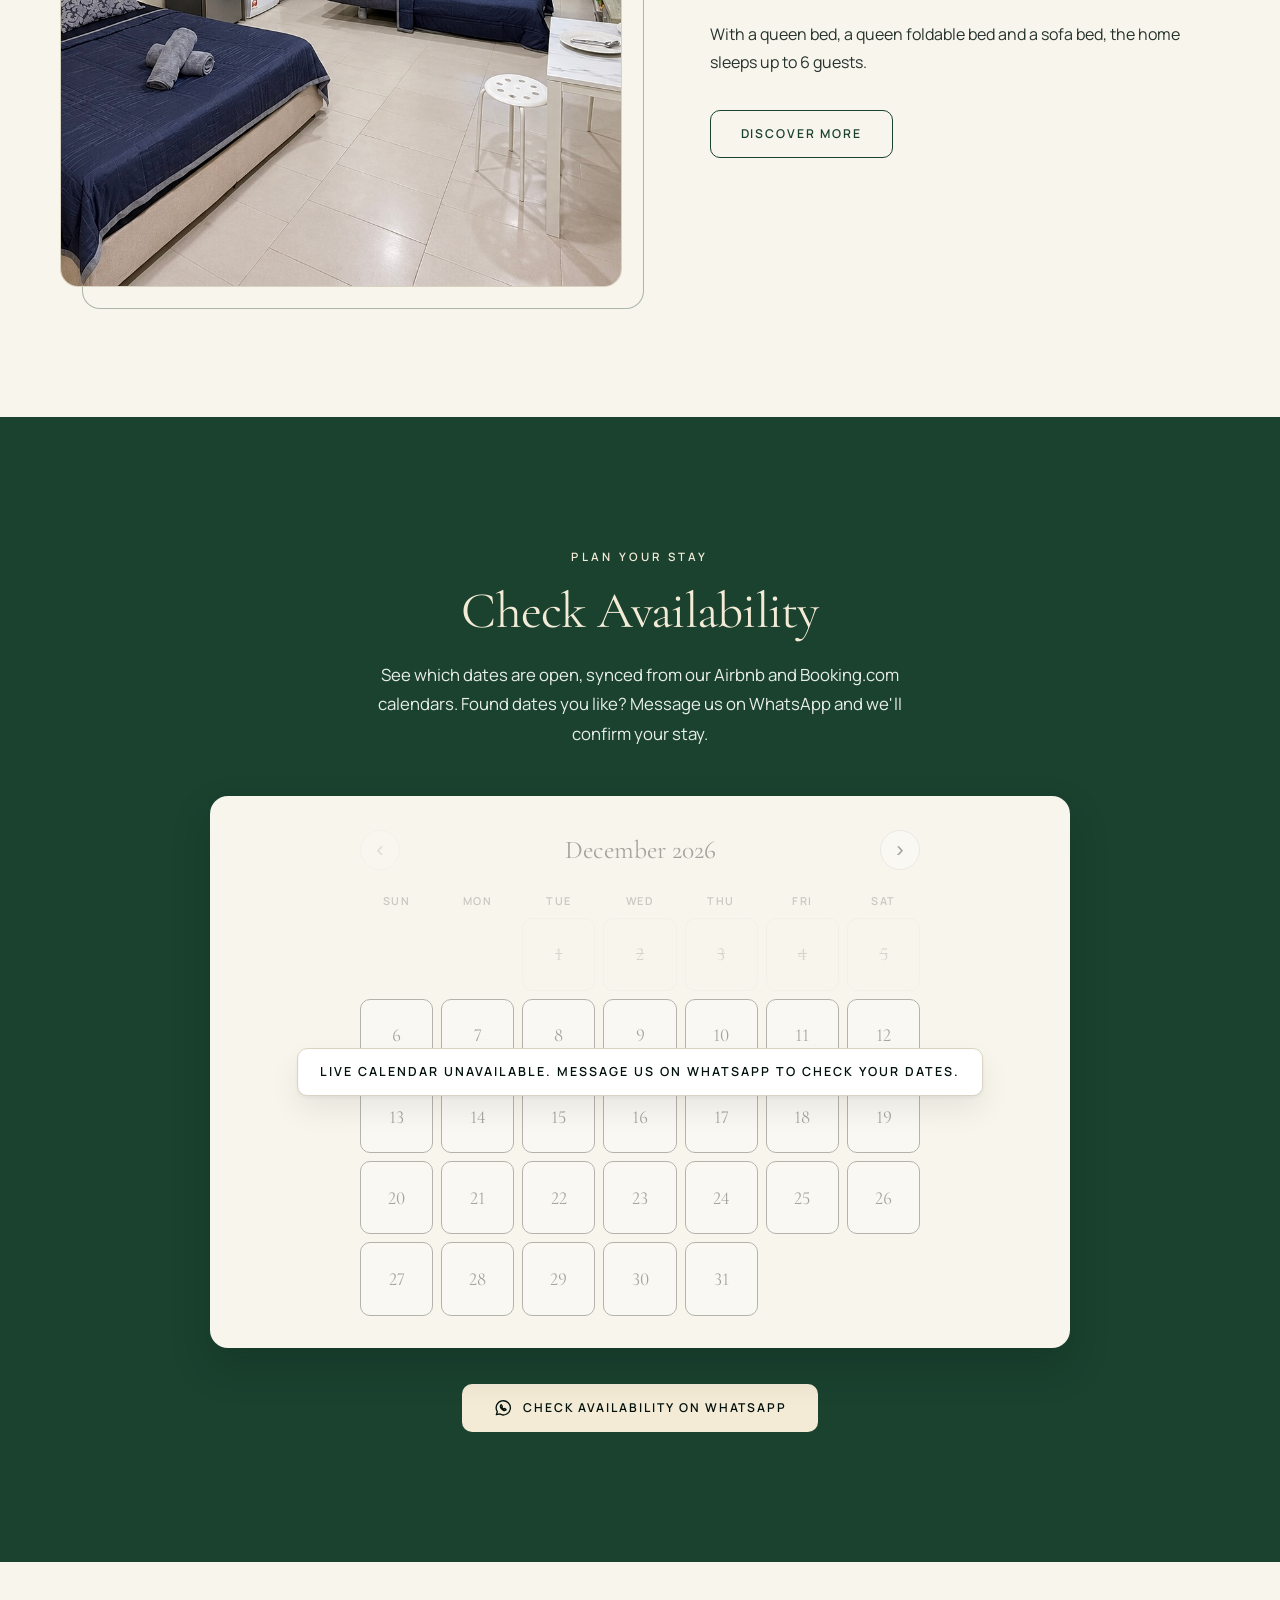
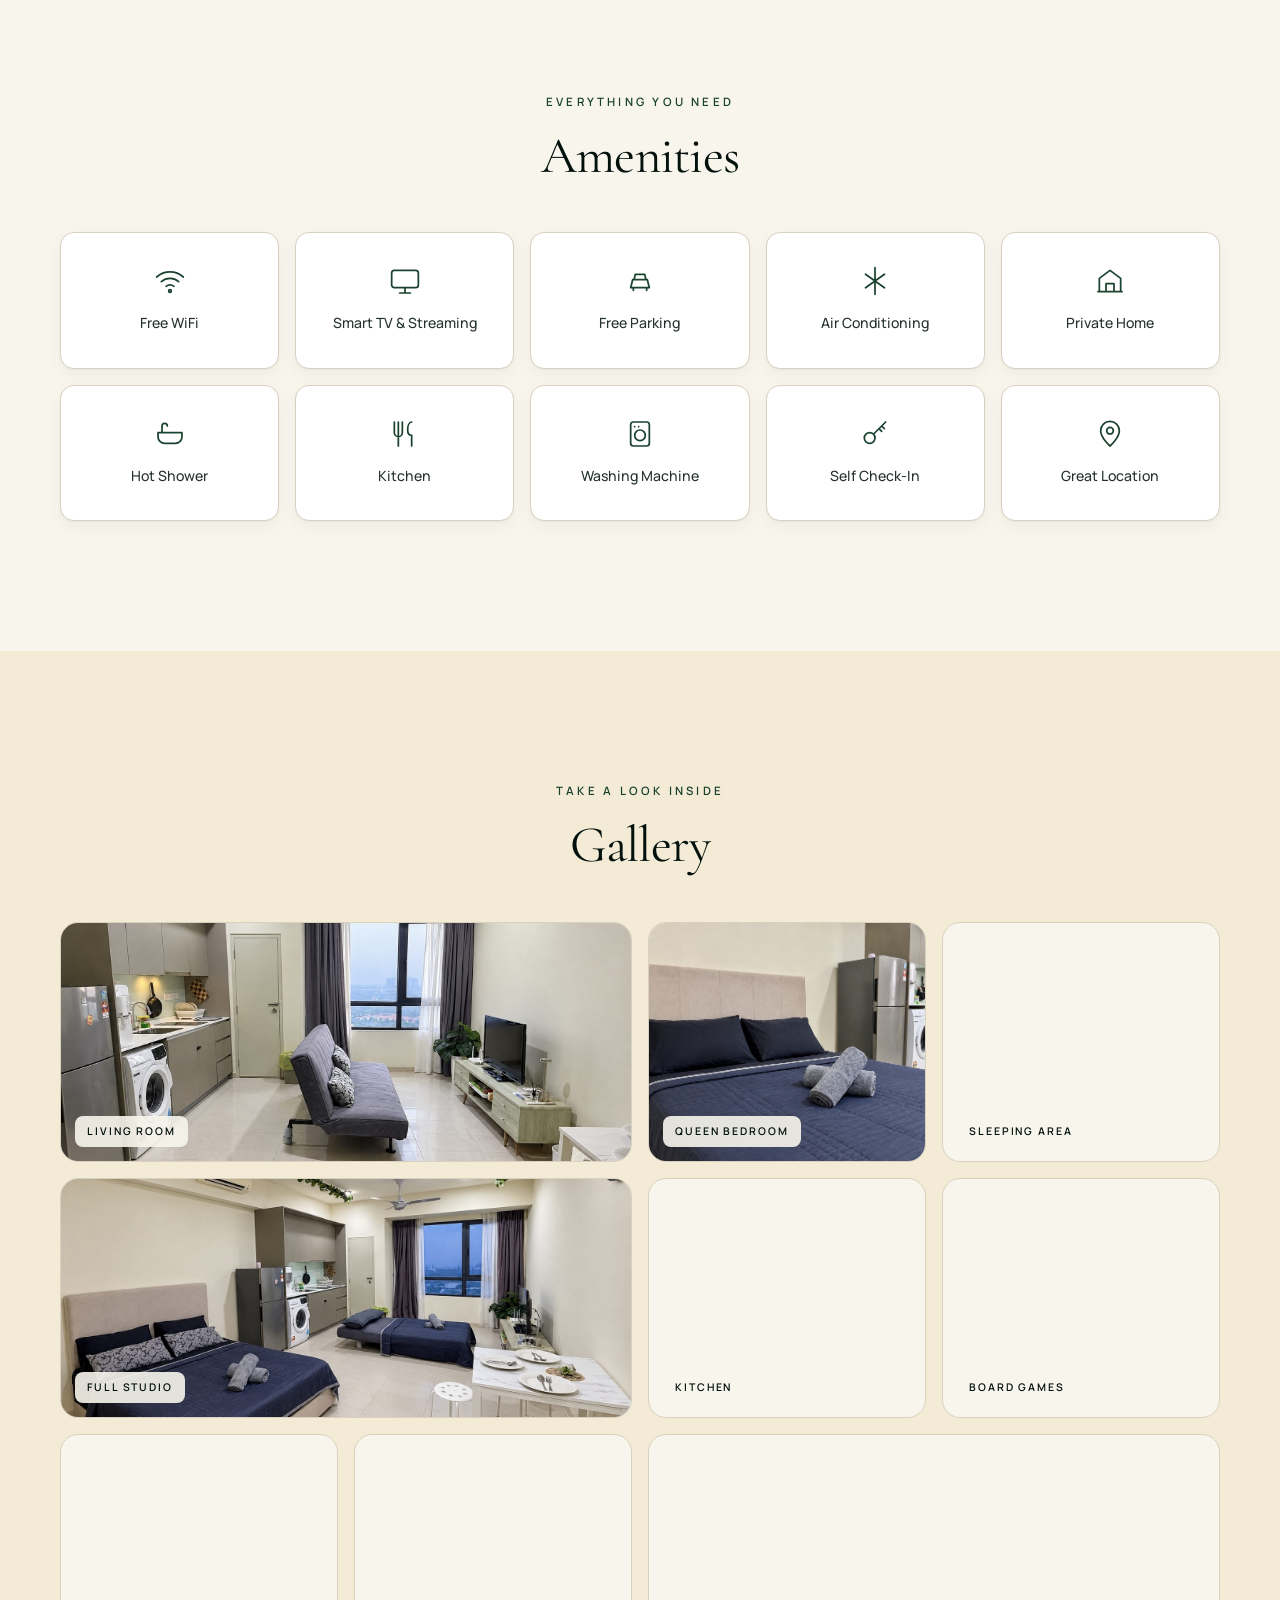
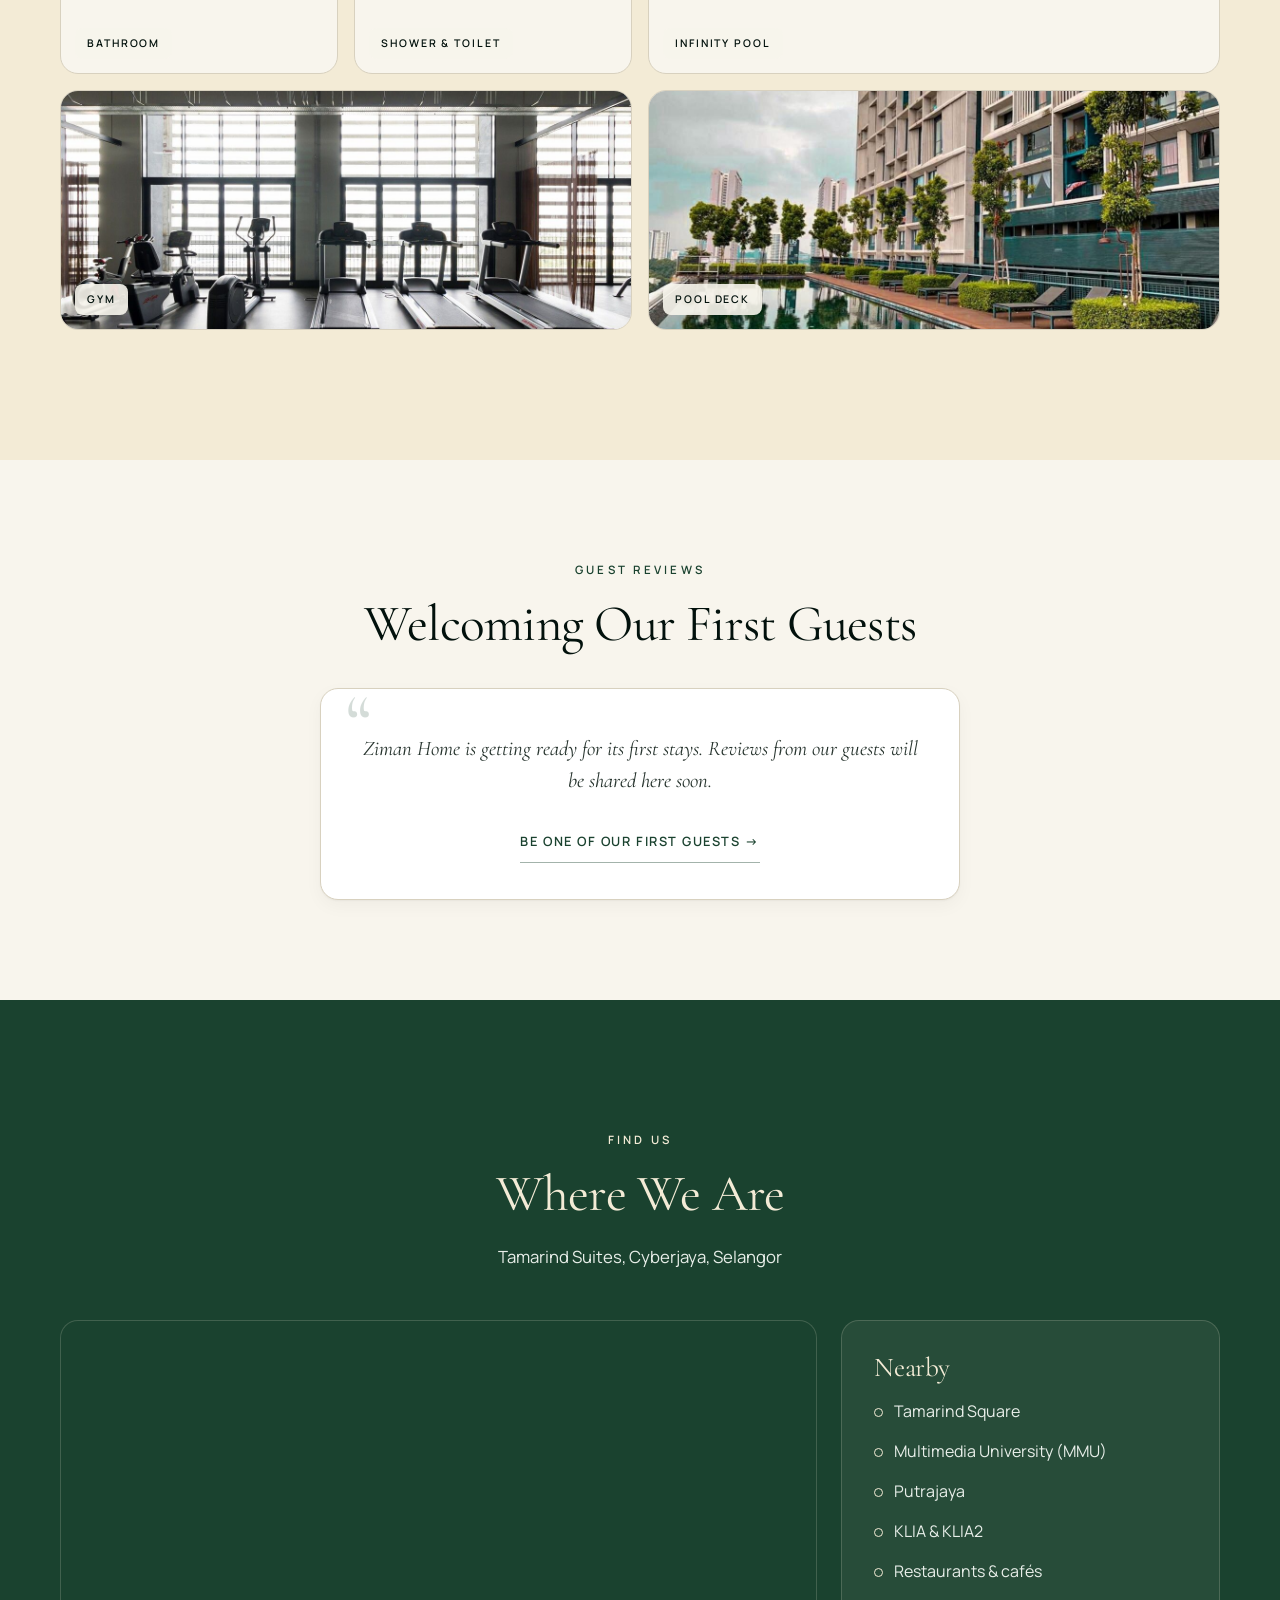
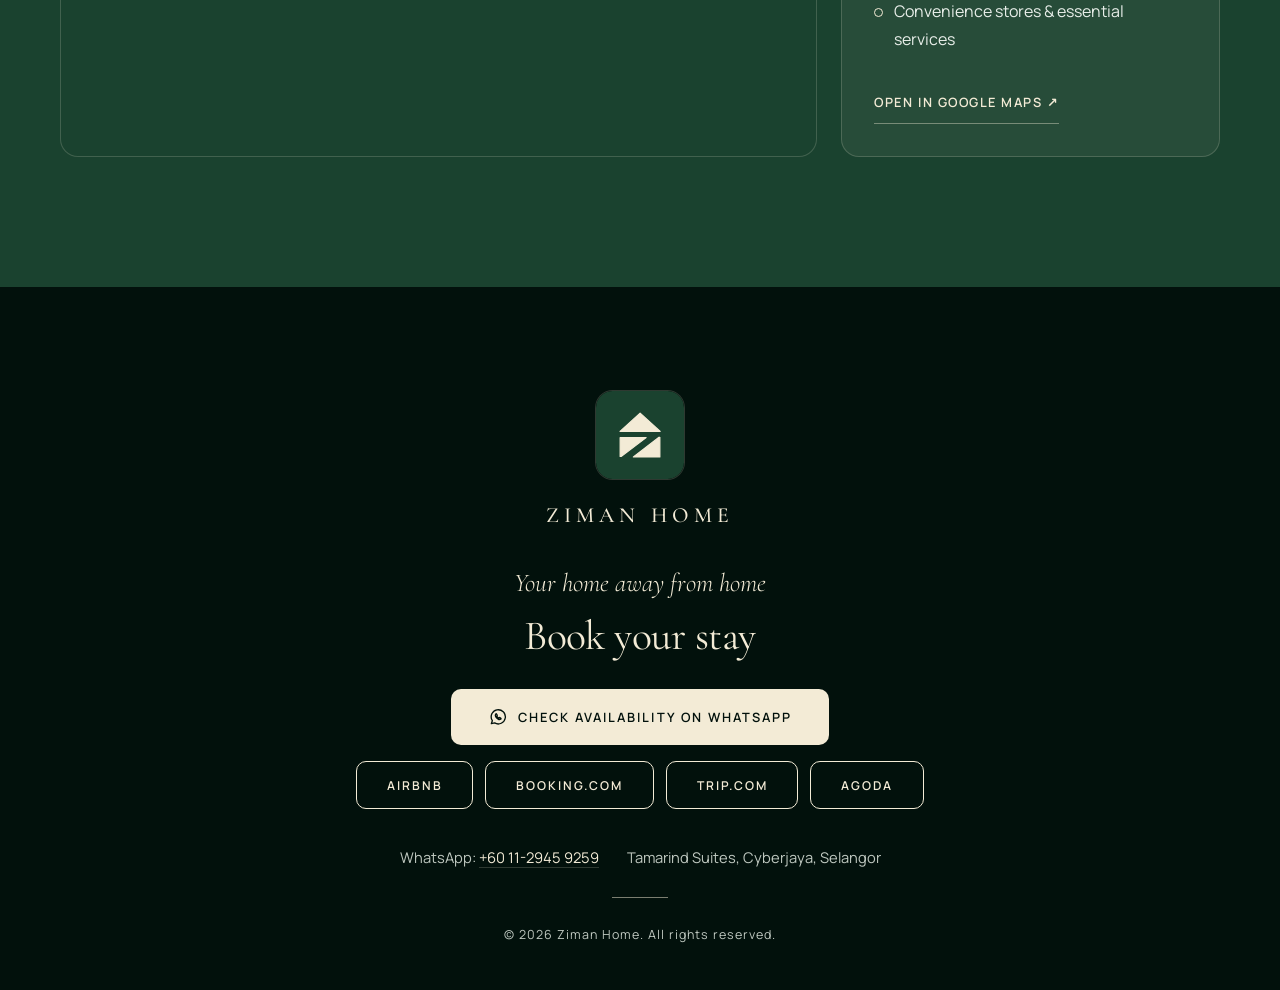
==== commit 32f7e88c: "Sync availability from Booking.com as well as Airbnb - api/availability.js reads AIRBNB_ICAL_URL and" ====
--- a/index.html
+++ b/index.html
@@ -169,7 +169,7 @@
     <div class="container center">
       <p class="eyebrow">Plan your stay</p>
       <h2>Check Availability</h2>
-      <p class="lead">See which dates are open, synced from our Airbnb calendar. Found dates you like? Message us on WhatsApp and we'll confirm your stay.</p>
+      <p class="lead">See which dates are open, synced from our Airbnb and Booking.com calendars. Found dates you like? Message us on WhatsApp and we'll confirm your stay.</p>
       <div class="availability-card theme-light is-preview" id="availabilityCard">
         <div class="cal" id="cal" aria-live="polite">
           <div class="cal__head">
@@ -185,7 +185,7 @@
           <span><i class="dot dot--free"></i> Available</span>
           <span><i class="dot dot--taken"></i> Booked / Past</span>
         </div>
-        <p class="cal__note" id="calNote" hidden>Synced from Airbnb. Updates may take a few minutes.</p>
+        <p class="cal__note" id="calNote" hidden>Synced from Airbnb and Booking.com. Updates may take a few minutes.</p>
       </div>
       <a href="https://wa.me/601129459259?text=Hi%20Ziman%20Home%2C%20I%20would%20like%20to%20check%20availability%20for%20a%20stay%20at%20Tamarind%20Suites%20Cyberjaya." class="btn btn--primary btn--icon availability__cta" target="_blank" rel="noopener">
         <svg class="icon" viewBox="0 0 24 24" aria-hidden="true" focusable="false"><path d="M4 20l1.2-3.6A8.5 8.5 0 1 1 8 19.1z"/><path d="M9.2 8.6c.2-.5.7-.6 1-.2l.8 1.2c.2.3.2.7-.1 1l-.4.4c.5 1 1.3 1.8 2.3 2.3l.4-.4c.3-.3.7-.3 1-.1l1.2.8c.4.3.3.8-.2 1-.9.5-2 .5-3-.1a8 8 0 0 1-3-3c-.5-1-.5-2.1 0-2.9z"/></svg>
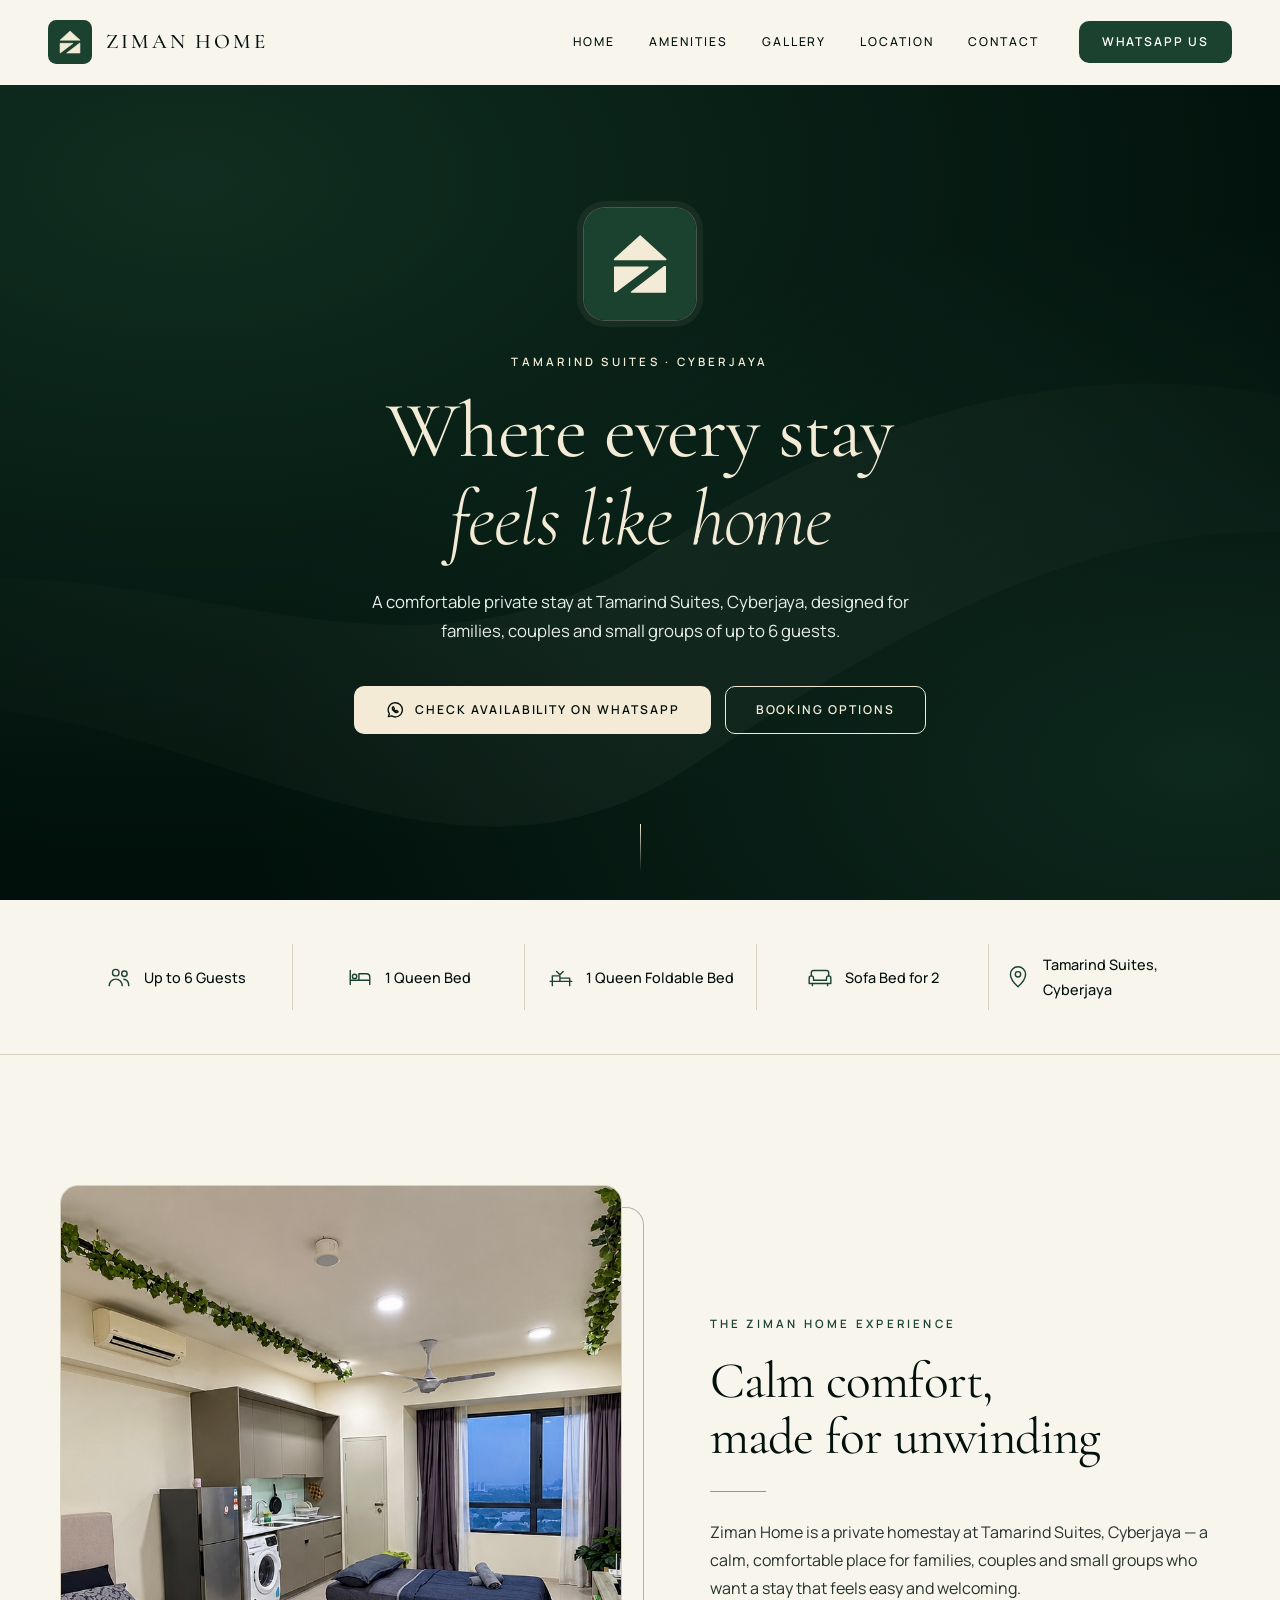
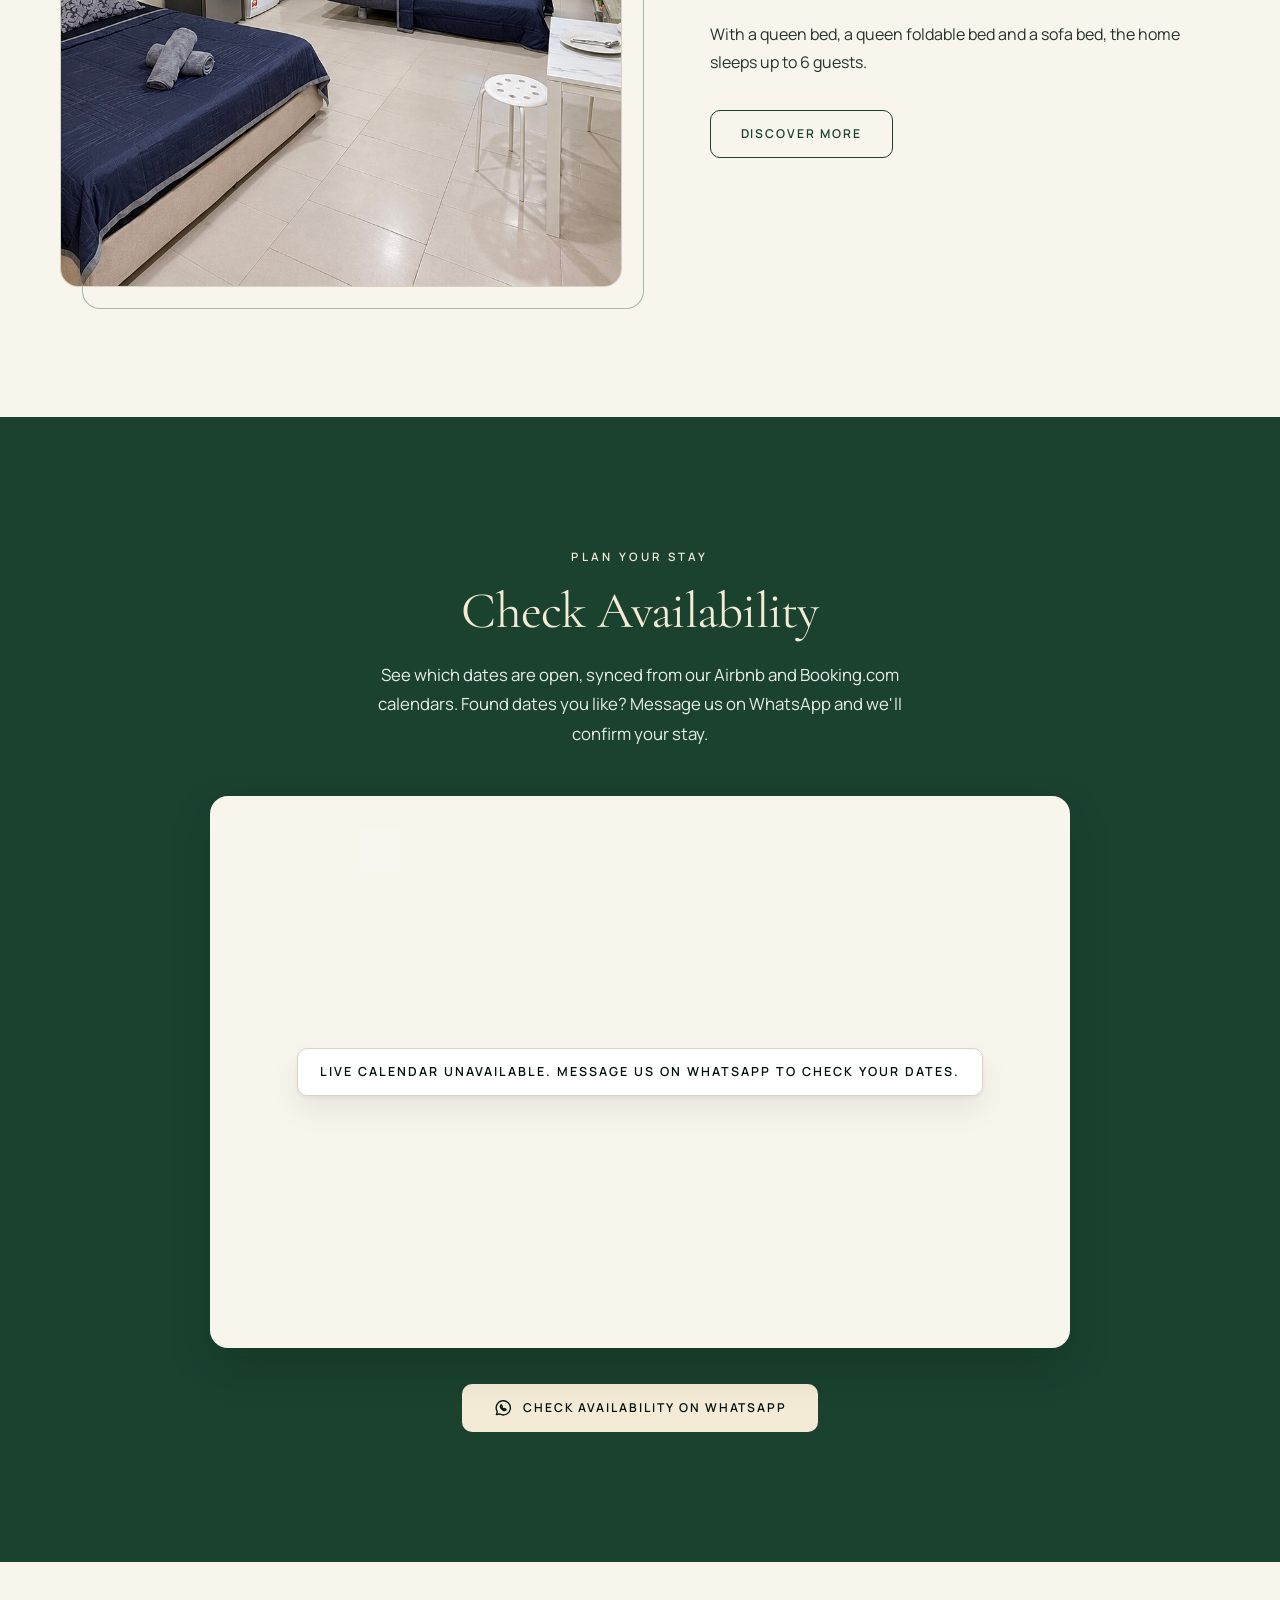
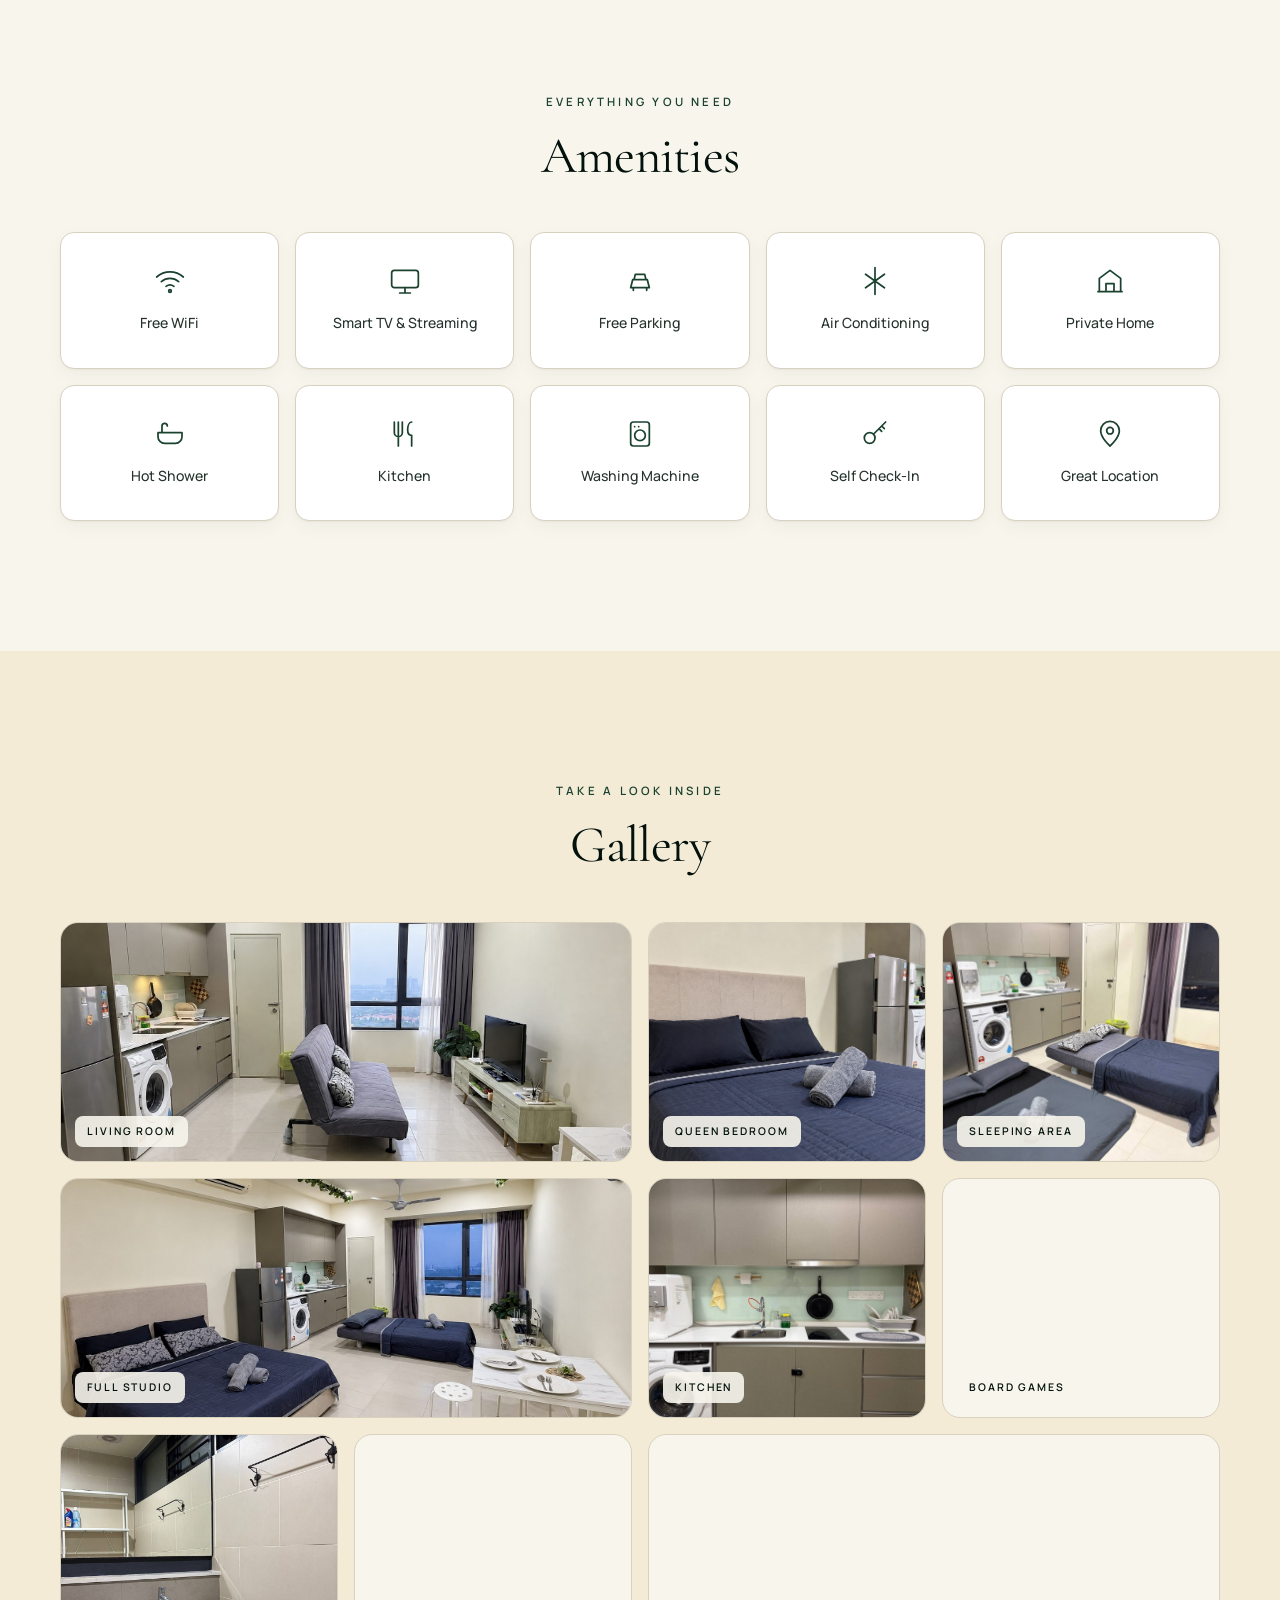
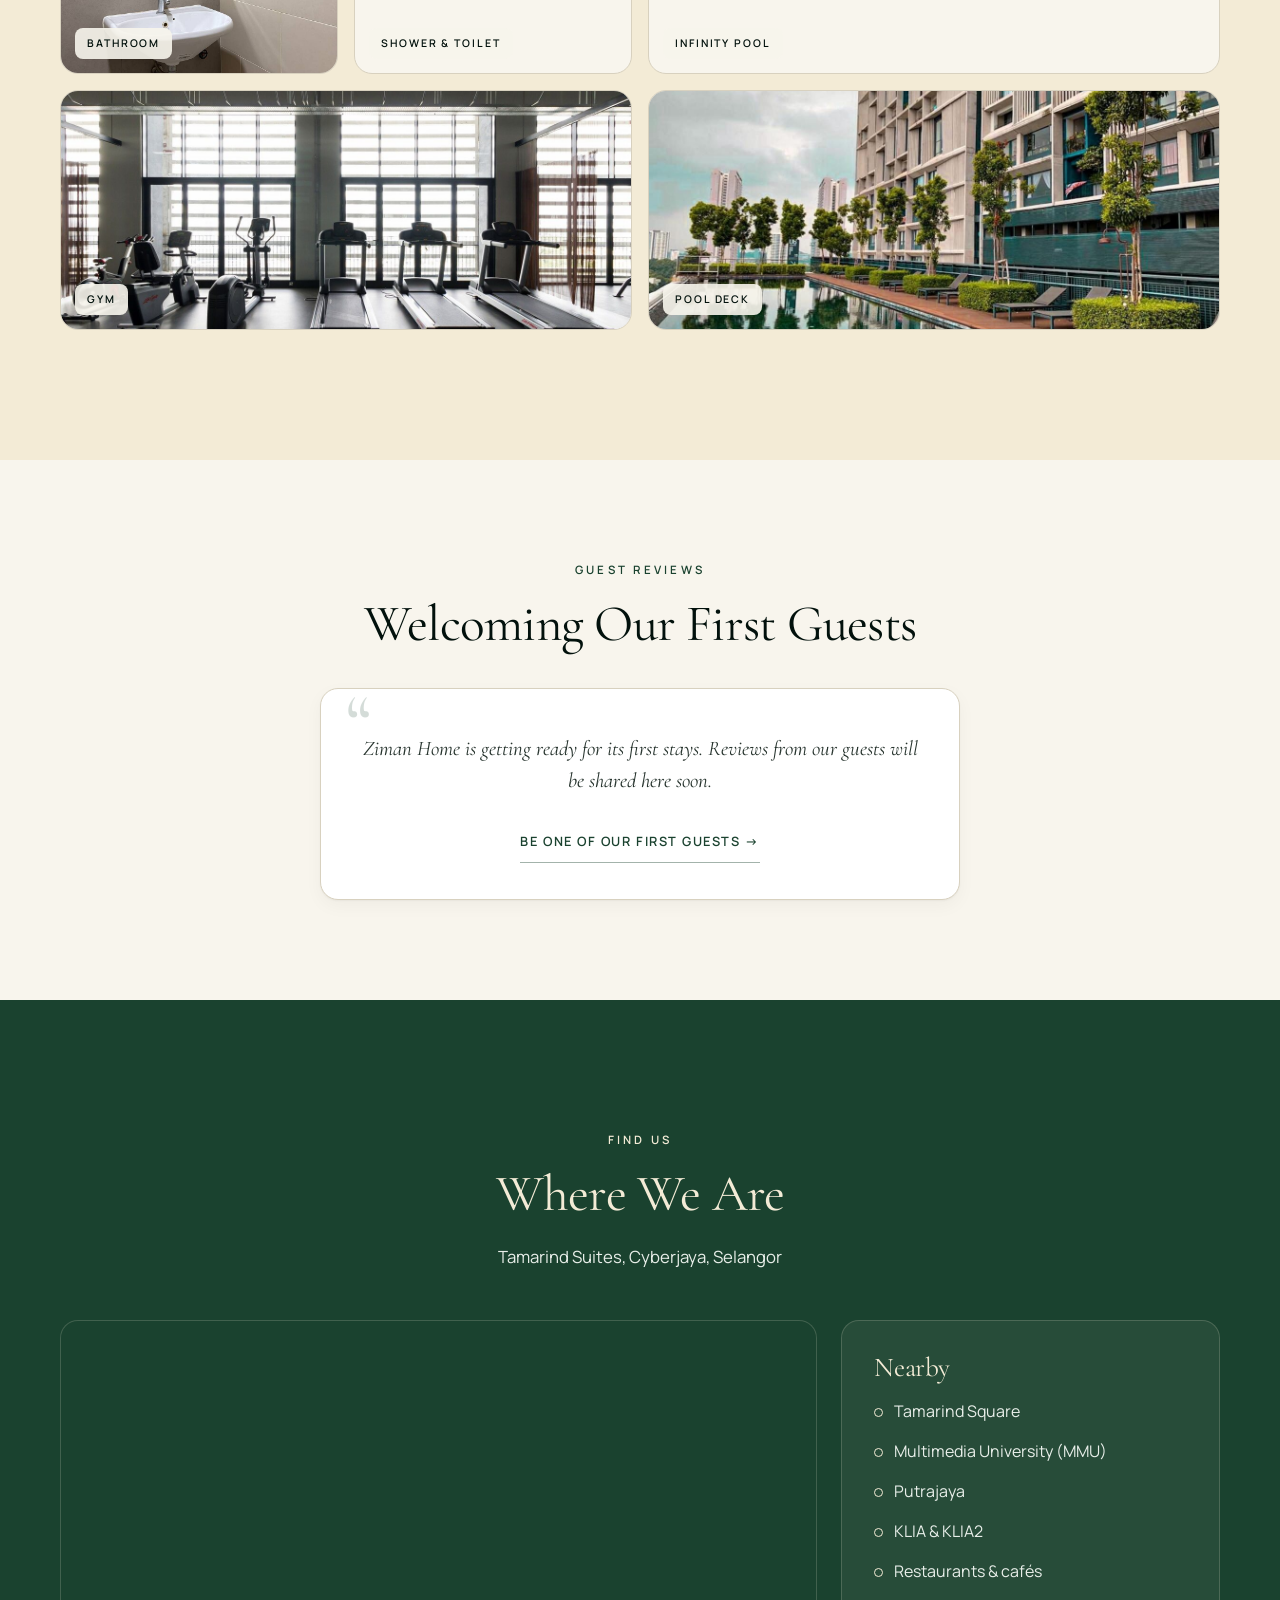
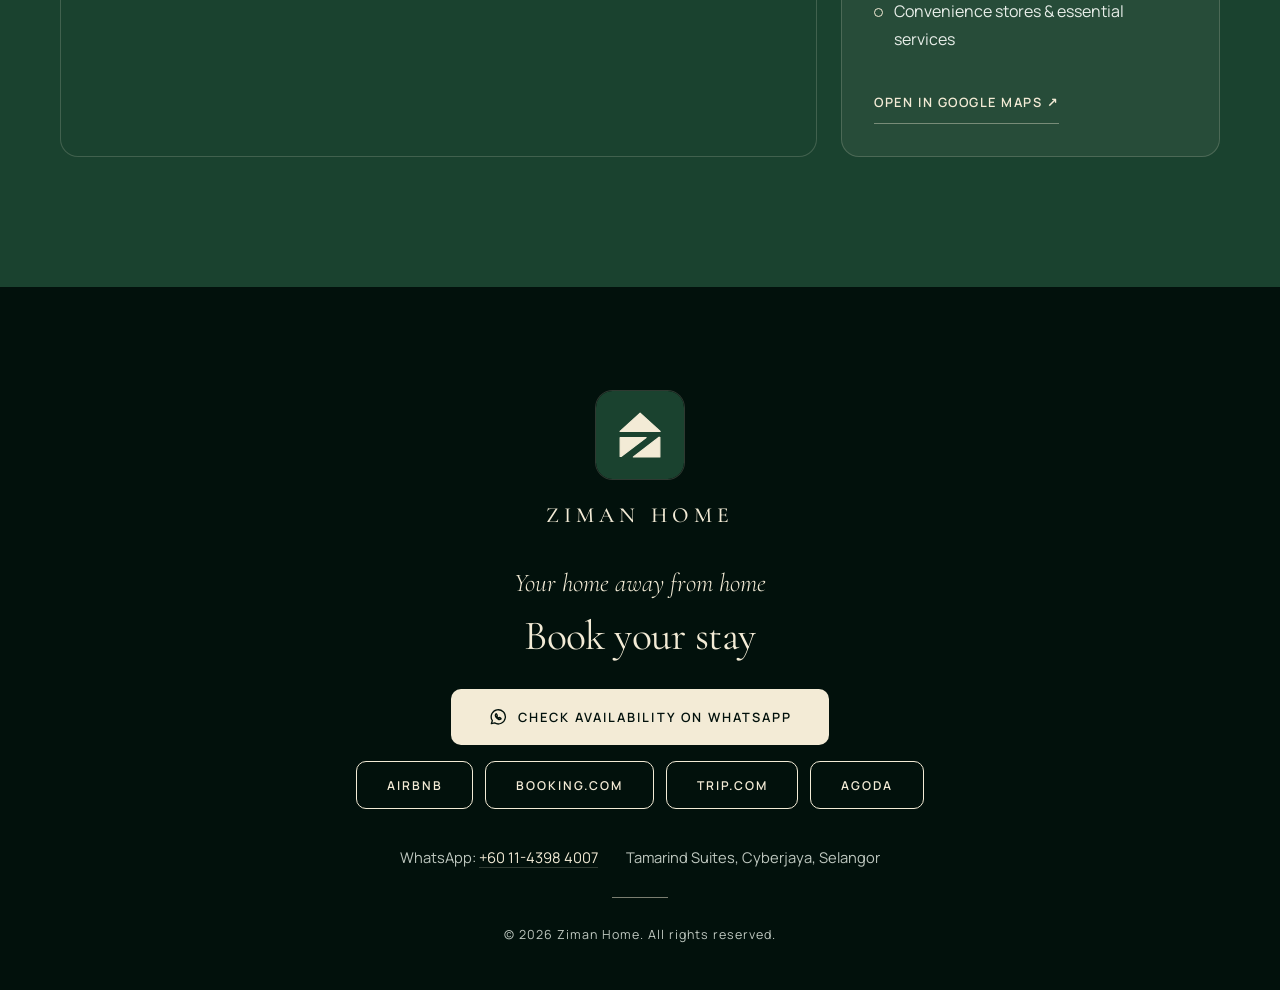
==== commit 5ecb12e5: "Update WhatsApp number to +60 11-4398 4007 Co-Authored-By: Claude Sonnet 5.5 <noreply@anthropic.com>" ====
--- a/index.html
+++ b/index.html
@@ -46,7 +46,7 @@
     "url": "https://zimanhome.nyoptech.my/",
     "image": "https://zimanhome.nyoptech.my/assets/og-image.jpg",
     "logo": "https://zimanhome.nyoptech.my/assets/logo-512.png",
-    "telephone": "+60 11-2945 9259",
+    "telephone": "+60 11-4398 4007",
     "address": {
       "@type": "PostalAddress",
       "streetAddress": "Tamarind Suites",
@@ -83,7 +83,7 @@
       <a href="#location">Location</a>
       <a href="#contact">Contact</a>
     </nav>
-    <a href="https://wa.me/601129459259?text=Hi%20Ziman%20Home%2C%20I%20would%20like%20to%20check%20availability%20for%20a%20stay%20at%20Tamarind%20Suites%20Cyberjaya." class="btn btn--primary nav__cta" target="_blank" rel="noopener">WhatsApp Us</a>
+    <a href="https://wa.me/601143984007?text=Hi%20Ziman%20Home%2C%20I%20would%20like%20to%20check%20availability%20for%20a%20stay%20at%20Tamarind%20Suites%20Cyberjaya." class="btn btn--primary nav__cta" target="_blank" rel="noopener">WhatsApp Us</a>
     <button class="nav__toggle" id="navToggle" type="button" aria-label="Open menu" aria-expanded="false" aria-controls="navLinks"><span></span><span></span><span></span></button>
   </header>
 
@@ -104,7 +104,7 @@
       <h1>Where every stay<br><em>feels like home</em></h1>
       <p class="hero__lead">A comfortable private stay at Tamarind Suites, Cyberjaya, designed for families, couples and small groups of up to 6 guests.</p>
       <div class="hero__ctas">
-        <a href="https://wa.me/601129459259?text=Hi%20Ziman%20Home%2C%20I%20would%20like%20to%20check%20availability%20for%20a%20stay%20at%20Tamarind%20Suites%20Cyberjaya." class="btn btn--primary btn--icon" target="_blank" rel="noopener">
+        <a href="https://wa.me/601143984007?text=Hi%20Ziman%20Home%2C%20I%20would%20like%20to%20check%20availability%20for%20a%20stay%20at%20Tamarind%20Suites%20Cyberjaya." class="btn btn--primary btn--icon" target="_blank" rel="noopener">
           <svg class="icon" viewBox="0 0 24 24" aria-hidden="true" focusable="false"><path d="M4 20l1.2-3.6A8.5 8.5 0 1 1 8 19.1z"/><path d="M9.2 8.6c.2-.5.7-.6 1-.2l.8 1.2c.2.3.2.7-.1 1l-.4.4c.5 1 1.3 1.8 2.3 2.3l.4-.4c.3-.3.7-.3 1-.1l1.2.8c.4.3.3.8-.2 1-.9.5-2 .5-3-.1a8 8 0 0 1-3-3c-.5-1-.5-2.1 0-2.9z"/></svg>
           Check Availability on WhatsApp
         </a>
@@ -187,7 +187,7 @@
         </div>
         <p class="cal__note" id="calNote" hidden>Synced from Airbnb and Booking.com. Updates may take a few minutes.</p>
       </div>
-      <a href="https://wa.me/601129459259?text=Hi%20Ziman%20Home%2C%20I%20would%20like%20to%20check%20availability%20for%20a%20stay%20at%20Tamarind%20Suites%20Cyberjaya." class="btn btn--primary btn--icon availability__cta" target="_blank" rel="noopener">
+      <a href="https://wa.me/601143984007?text=Hi%20Ziman%20Home%2C%20I%20would%20like%20to%20check%20availability%20for%20a%20stay%20at%20Tamarind%20Suites%20Cyberjaya." class="btn btn--primary btn--icon availability__cta" target="_blank" rel="noopener">
         <svg class="icon" viewBox="0 0 24 24" aria-hidden="true" focusable="false"><path d="M4 20l1.2-3.6A8.5 8.5 0 1 1 8 19.1z"/><path d="M9.2 8.6c.2-.5.7-.6 1-.2l.8 1.2c.2.3.2.7-.1 1l-.4.4c.5 1 1.3 1.8 2.3 2.3l.4-.4c.3-.3.7-.3 1-.1l1.2.8c.4.3.3.8-.2 1-.9.5-2 .5-3-.1a8 8 0 0 1-3-3c-.5-1-.5-2.1 0-2.9z"/></svg>
         Check Availability on WhatsApp
       </a>
@@ -283,7 +283,7 @@
       <h2>Welcoming Our First Guests</h2>
       <div class="review review--soon reveal">
         <p>Ziman Home is getting ready for its first stays. Reviews from our guests will be shared here soon.</p>
-        <a href="https://wa.me/601129459259?text=Hi%20Ziman%20Home%2C%20I%20would%20like%20to%20check%20availability%20for%20a%20stay%20at%20Tamarind%20Suites%20Cyberjaya." class="text-link" target="_blank" rel="noopener">Be one of our first guests →</a>
+        <a href="https://wa.me/601143984007?text=Hi%20Ziman%20Home%2C%20I%20would%20like%20to%20check%20availability%20for%20a%20stay%20at%20Tamarind%20Suites%20Cyberjaya." class="text-link" target="_blank" rel="noopener">Be one of our first guests →</a>
       </div>
     </div>
   </section>
@@ -323,7 +323,7 @@
       <p class="footer__brand">Ziman Home</p>
       <p class="footer__tag">Your home away from home</p>
       <h2 class="footer__title">Book your stay</h2>
-      <a href="https://wa.me/601129459259?text=Hi%20Ziman%20Home%2C%20I%20would%20like%20to%20check%20availability%20for%20a%20stay%20at%20Tamarind%20Suites%20Cyberjaya." class="btn btn--primary btn--icon btn--lg" target="_blank" rel="noopener">
+      <a href="https://wa.me/601143984007?text=Hi%20Ziman%20Home%2C%20I%20would%20like%20to%20check%20availability%20for%20a%20stay%20at%20Tamarind%20Suites%20Cyberjaya." class="btn btn--primary btn--icon btn--lg" target="_blank" rel="noopener">
         <svg class="icon" viewBox="0 0 24 24" aria-hidden="true" focusable="false"><path d="M4 20l1.2-3.6A8.5 8.5 0 1 1 8 19.1z"/><path d="M9.2 8.6c.2-.5.7-.6 1-.2l.8 1.2c.2.3.2.7-.1 1l-.4.4c.5 1 1.3 1.8 2.3 2.3l.4-.4c.3-.3.7-.3 1-.1l1.2.8c.4.3.3.8-.2 1-.9.5-2 .5-3-.1a8 8 0 0 1-3-3c-.5-1-.5-2.1 0-2.9z"/></svg>
         Check Availability on WhatsApp
       </a>
@@ -337,7 +337,7 @@
         <a class="btn btn--outline btn--platform" href="https://www.agoda.com/en-in/cyberjaya-tamarind-6pax-wifi-netflix-free-parking/hotel/all/kuala-lumpur-my.html" target="_blank" rel="noopener">Agoda <span class="btn__soon">Coming soon</span></a>
       </div>
       <ul class="footer__contact">
-        <li>WhatsApp: <a href="https://wa.me/601129459259">+60 11-2945 9259</a></li>
+        <li>WhatsApp: <a href="https://wa.me/601143984007">+60 11-4398 4007</a></li>
         <li>Tamarind Suites, Cyberjaya, Selangor</li>
       </ul>
       <div class="divider"></div>
@@ -346,7 +346,7 @@
   </footer>
 
   <!-- Floating WhatsApp button (hidden while the hero or footer booking area is on screen) -->
-  <a href="https://wa.me/601129459259?text=Hi%20Ziman%20Home%2C%20I%20would%20like%20to%20check%20availability%20for%20a%20stay%20at%20Tamarind%20Suites%20Cyberjaya." class="wa-float is-hidden" id="waFloat" target="_blank" rel="noopener">
+  <a href="https://wa.me/601143984007?text=Hi%20Ziman%20Home%2C%20I%20would%20like%20to%20check%20availability%20for%20a%20stay%20at%20Tamarind%20Suites%20Cyberjaya." class="wa-float is-hidden" id="waFloat" target="_blank" rel="noopener">
     <svg class="icon" viewBox="0 0 24 24" aria-hidden="true" focusable="false"><path d="M4 20l1.2-3.6A8.5 8.5 0 1 1 8 19.1z"/><path d="M9.2 8.6c.2-.5.7-.6 1-.2l.8 1.2c.2.3.2.7-.1 1l-.4.4c.5 1 1.3 1.8 2.3 2.3l.4-.4c.3-.3.7-.3 1-.1l1.2.8c.4.3.3.8-.2 1-.9.5-2 .5-3-.1a8 8 0 0 1-3-3c-.5-1-.5-2.1 0-2.9z"/></svg>
     <span class="wa-float__label">WhatsApp Us</span>
   </a>
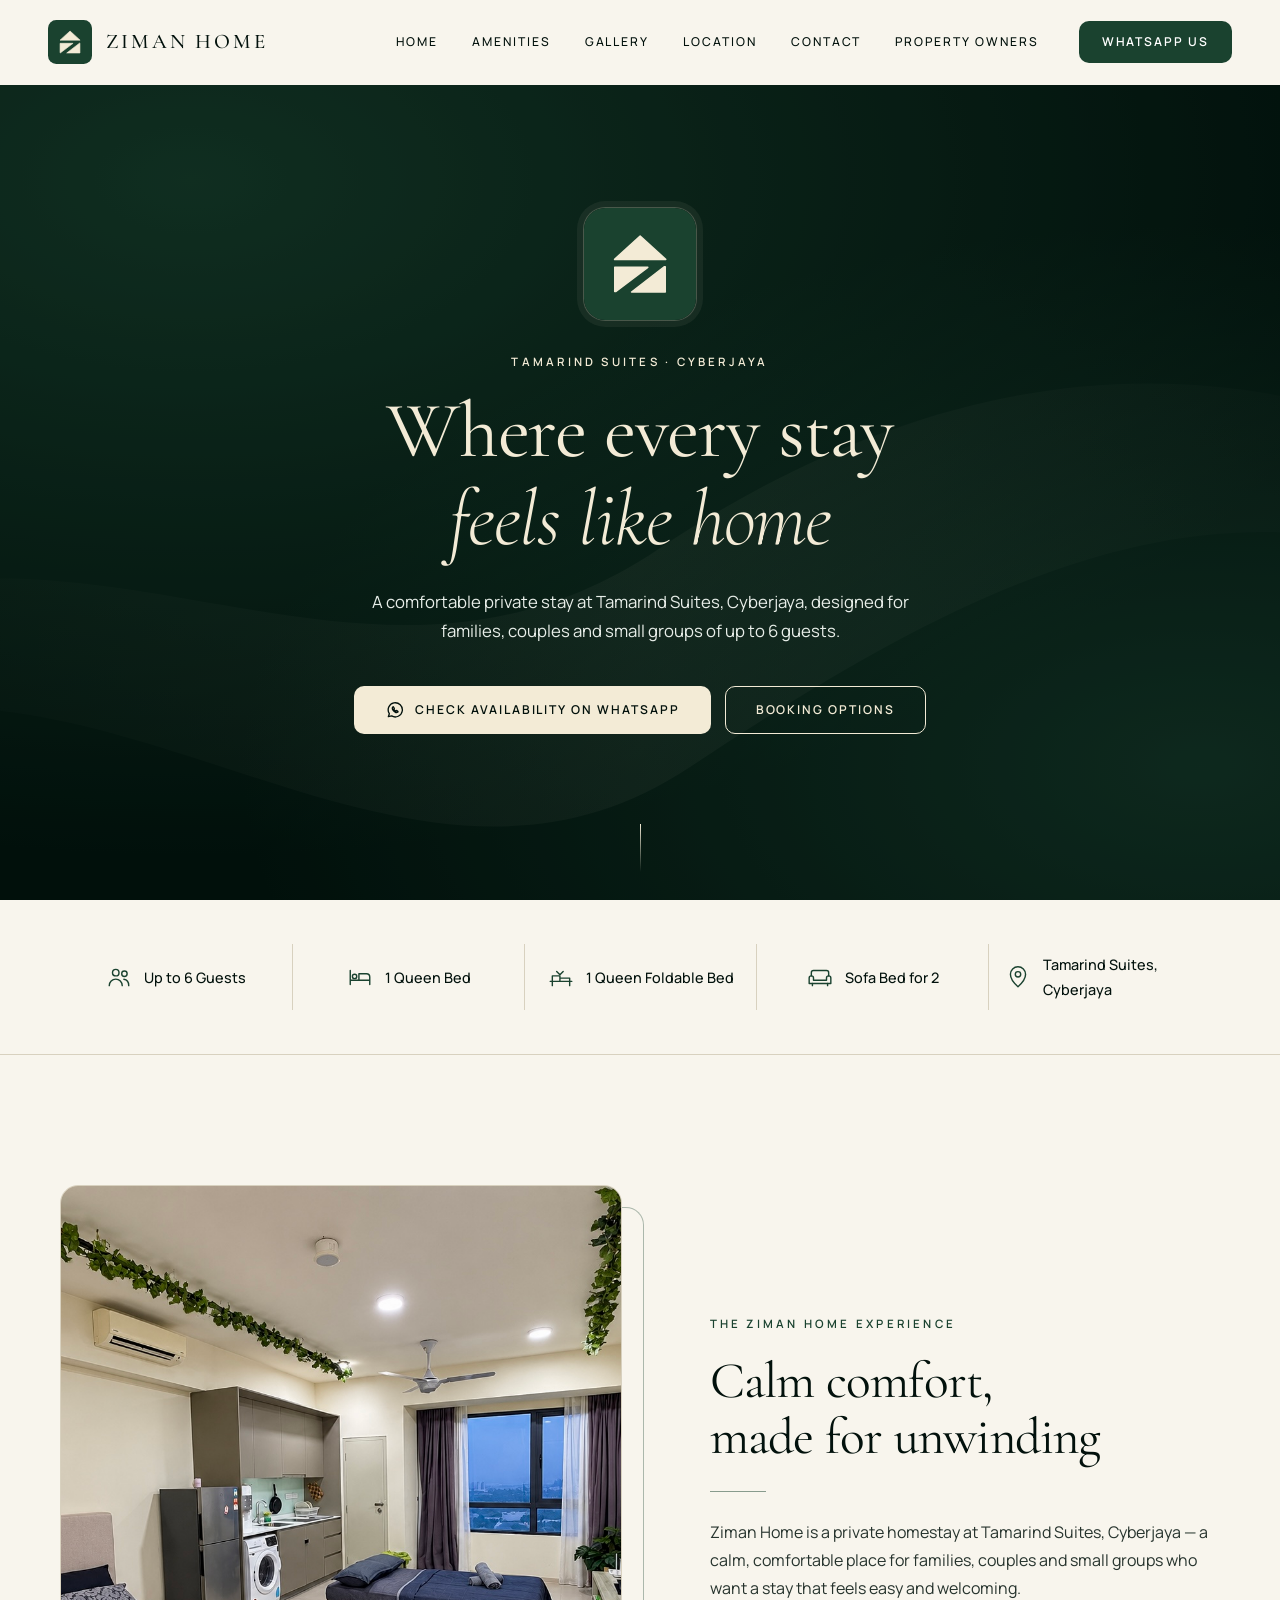
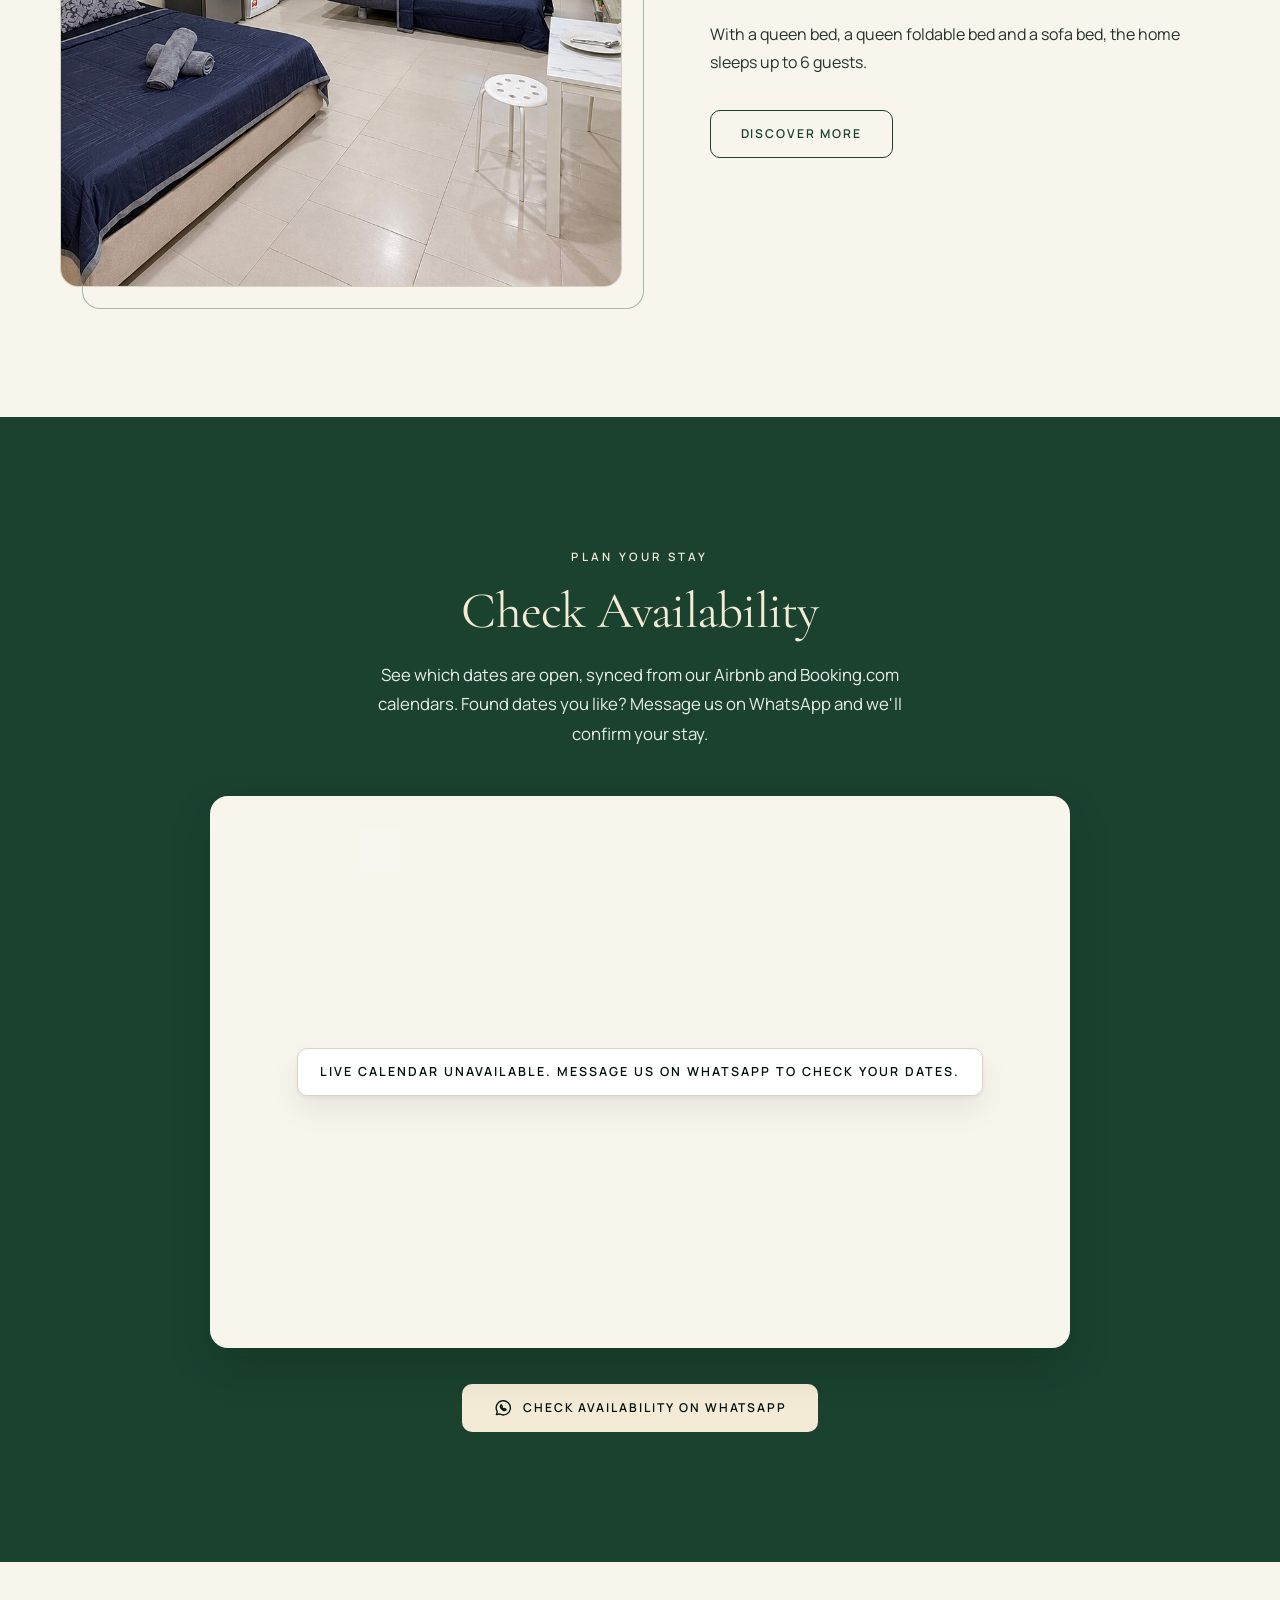
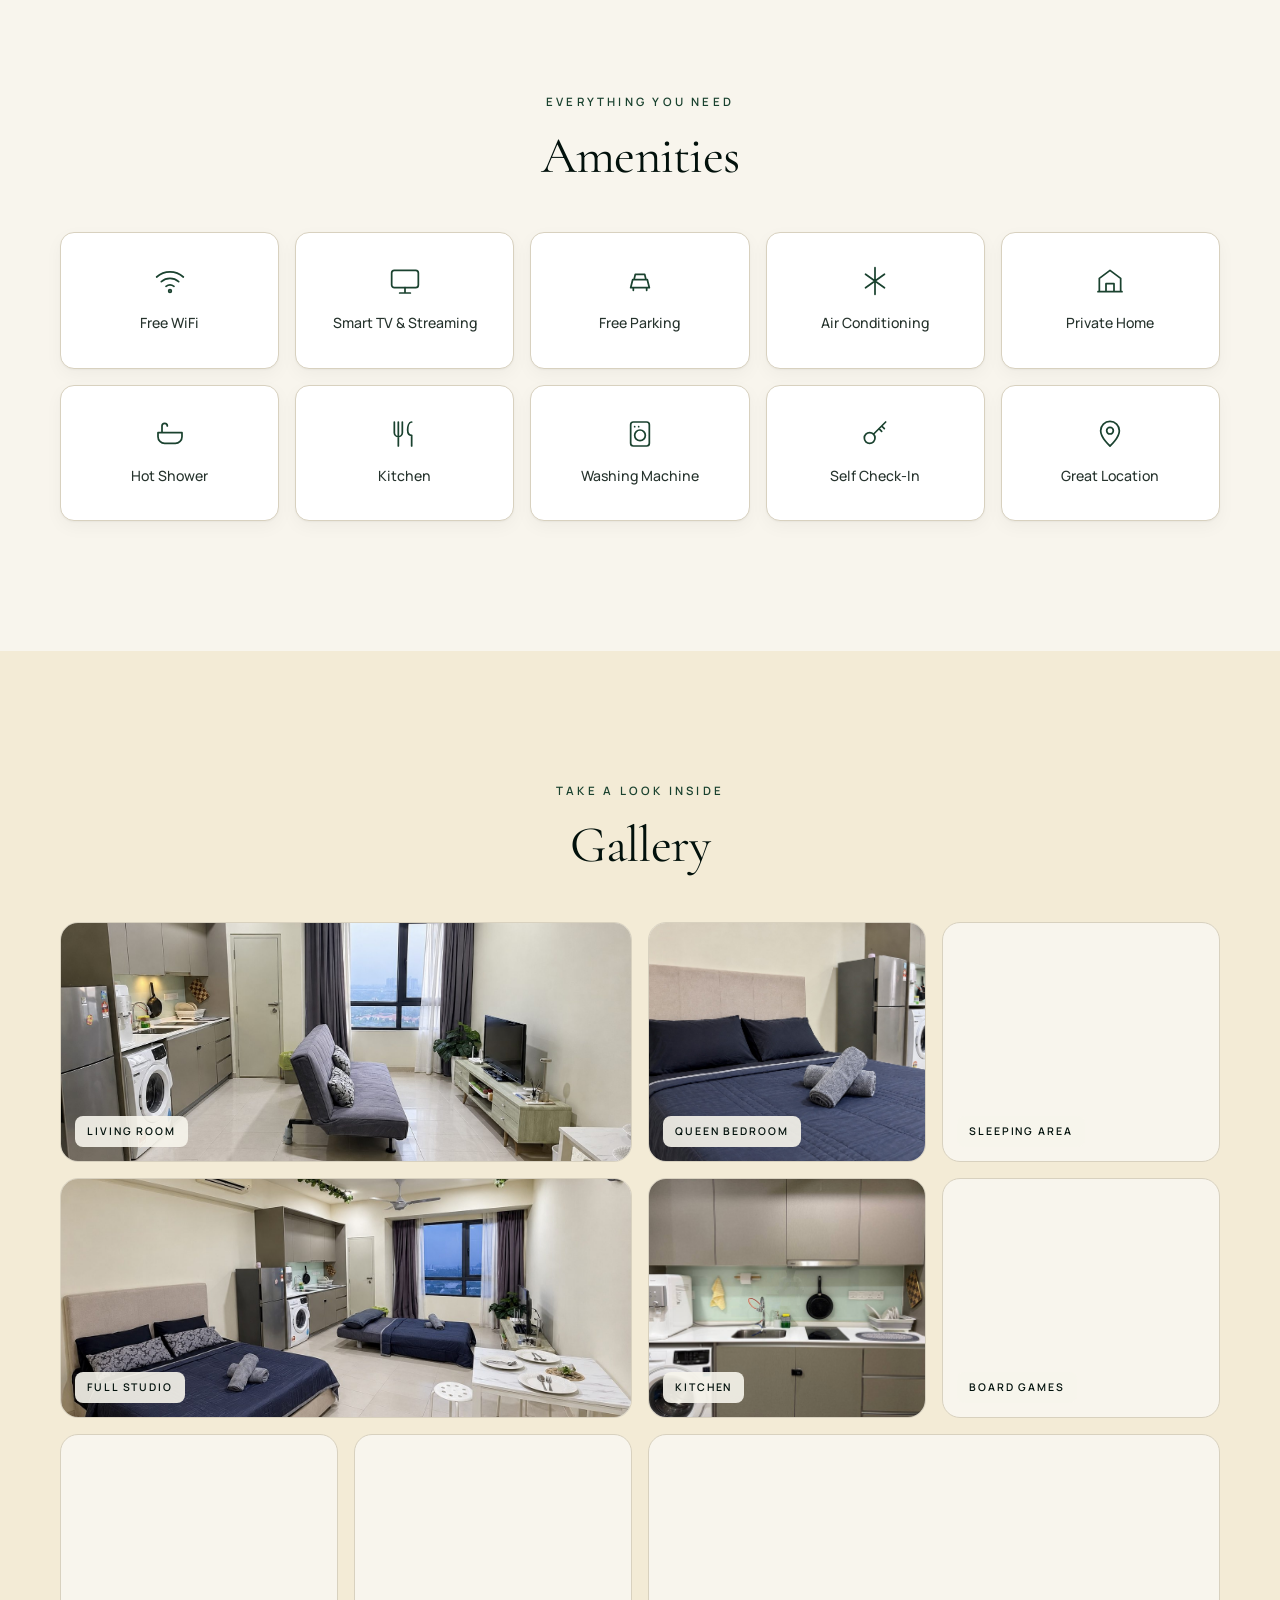
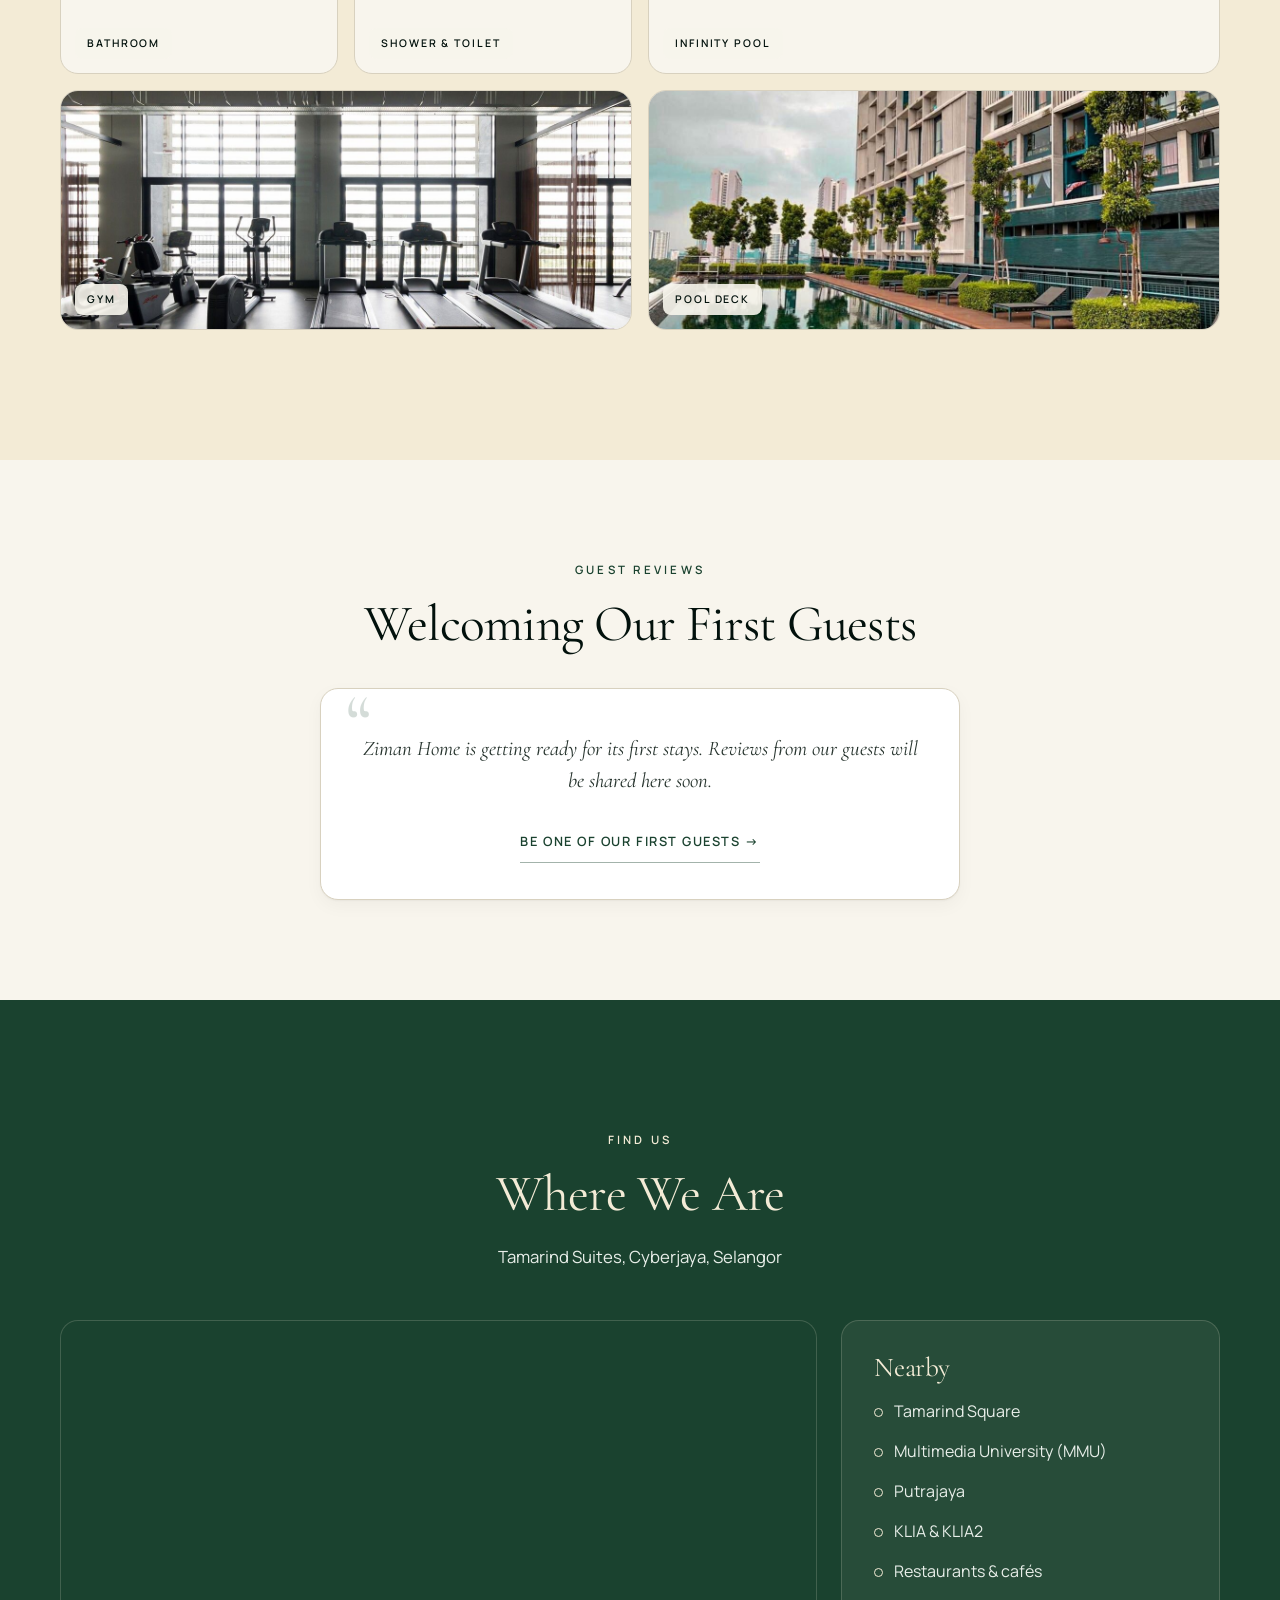
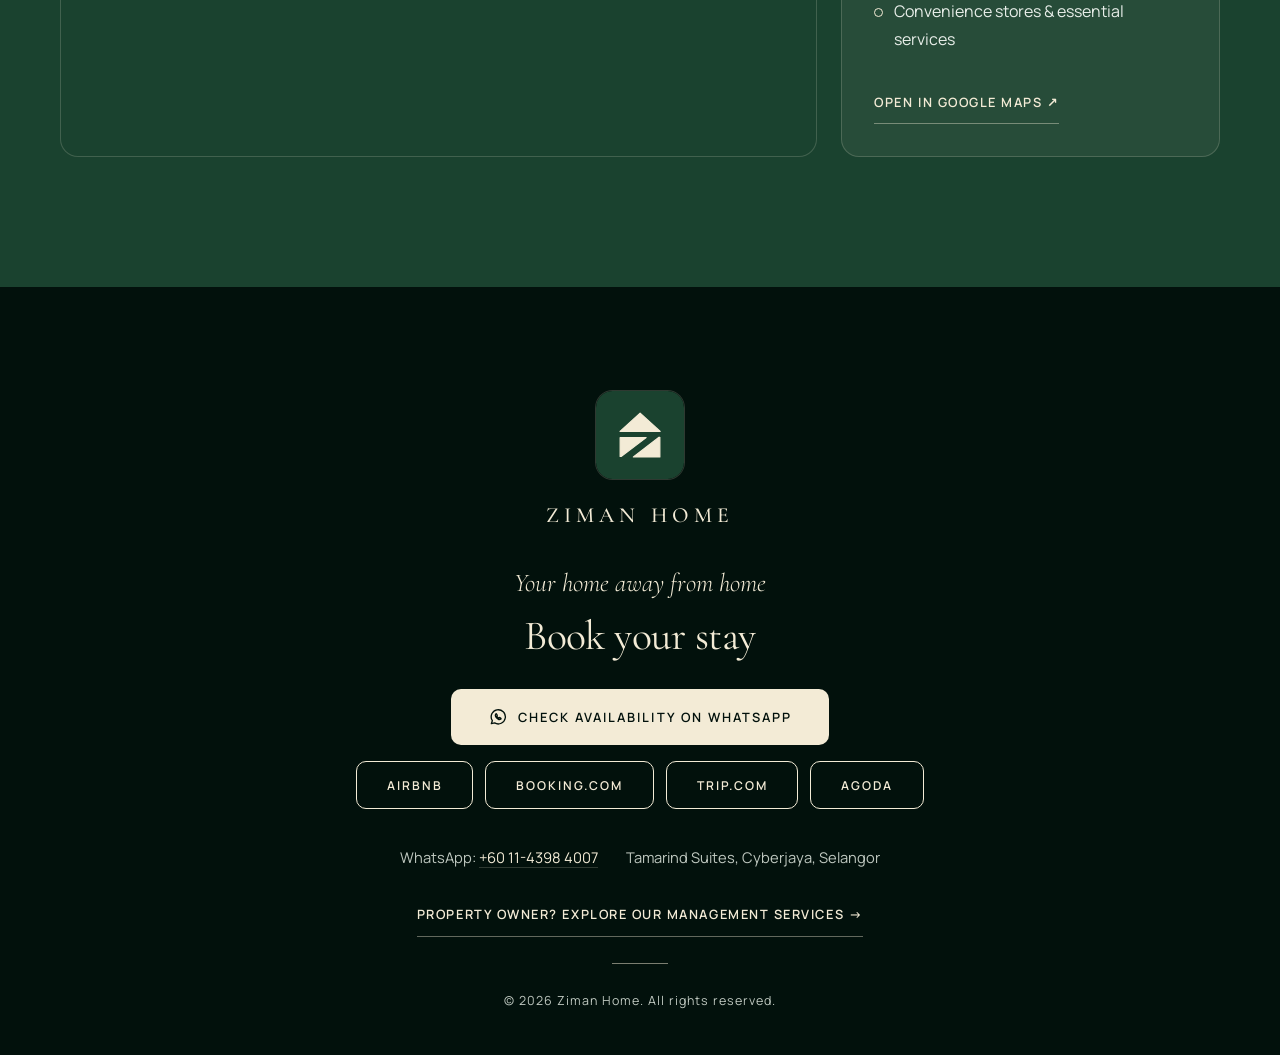
==== commit a4a77e44: "Add property management page at /management/ Co-Authored-By: Claude Sonnet 5.5 <noreply@anthropic.co" ====
--- a/index.html
+++ b/index.html
@@ -82,6 +82,7 @@
       <a href="#gallery">Gallery</a>
       <a href="#location">Location</a>
       <a href="#contact">Contact</a>
+      <a href="management/">Property Owners</a>
     </nav>
     <a href="https://wa.me/601143984007?text=Hi%20Ziman%20Home%2C%20I%20would%20like%20to%20check%20availability%20for%20a%20stay%20at%20Tamarind%20Suites%20Cyberjaya." class="btn btn--primary nav__cta" target="_blank" rel="noopener">WhatsApp Us</a>
     <button class="nav__toggle" id="navToggle" type="button" aria-label="Open menu" aria-expanded="false" aria-controls="navLinks"><span></span><span></span><span></span></button>
@@ -340,6 +341,7 @@
         <li>WhatsApp: <a href="https://wa.me/601143984007">+60 11-4398 4007</a></li>
         <li>Tamarind Suites, Cyberjaya, Selangor</li>
       </ul>
+      <p class="footer__owners"><a class="text-link" href="management/">Property owner? Explore our management services &rarr;</a></p>
       <div class="divider"></div>
       <p class="footer__copy">© <span id="year"></span> Ziman Home. All rights reserved.</p>
     </div>
--- a/styles.css
+++ b/styles.css
@@ -262,6 +262,7 @@
 .footer__contact { display: flex; flex-wrap: wrap; justify-content: center; gap: 6px 28px; font-size: .92rem; color: var(--muted); }
 .footer__contact a { color: var(--cream); border-bottom: 1px solid var(--line); transition: border-color .25s var(--ease); }
 .footer__contact a:hover { border-bottom-color: var(--cream); }
+.footer__owners { margin-top: 20px; }
 .footer__copy { font-size: .78rem; color: var(--muted); letter-spacing: .08em; }
 
 /* =========================================================
@@ -296,6 +297,15 @@
 /* =========================================================
    Responsive
    ========================================================= */
+@media (min-width: 961px) and (max-width: 1180px) {
+  .nav { gap: 24px; padding-inline: 28px; }
+  .nav__links { gap: 22px; }
+  .nav__links a, .nav__brand { white-space: nowrap; }
+}
+@media (min-width: 961px) and (max-width: 1060px) {
+  .nav__links { gap: 16px; }
+  .nav__links a { letter-spacing: .1em; }
+}
 @media (max-width: 1100px) {
   .facts__list { grid-template-columns: repeat(3, 1fr); row-gap: 18px; }
   .fact:nth-child(4) { border-left: 0; }
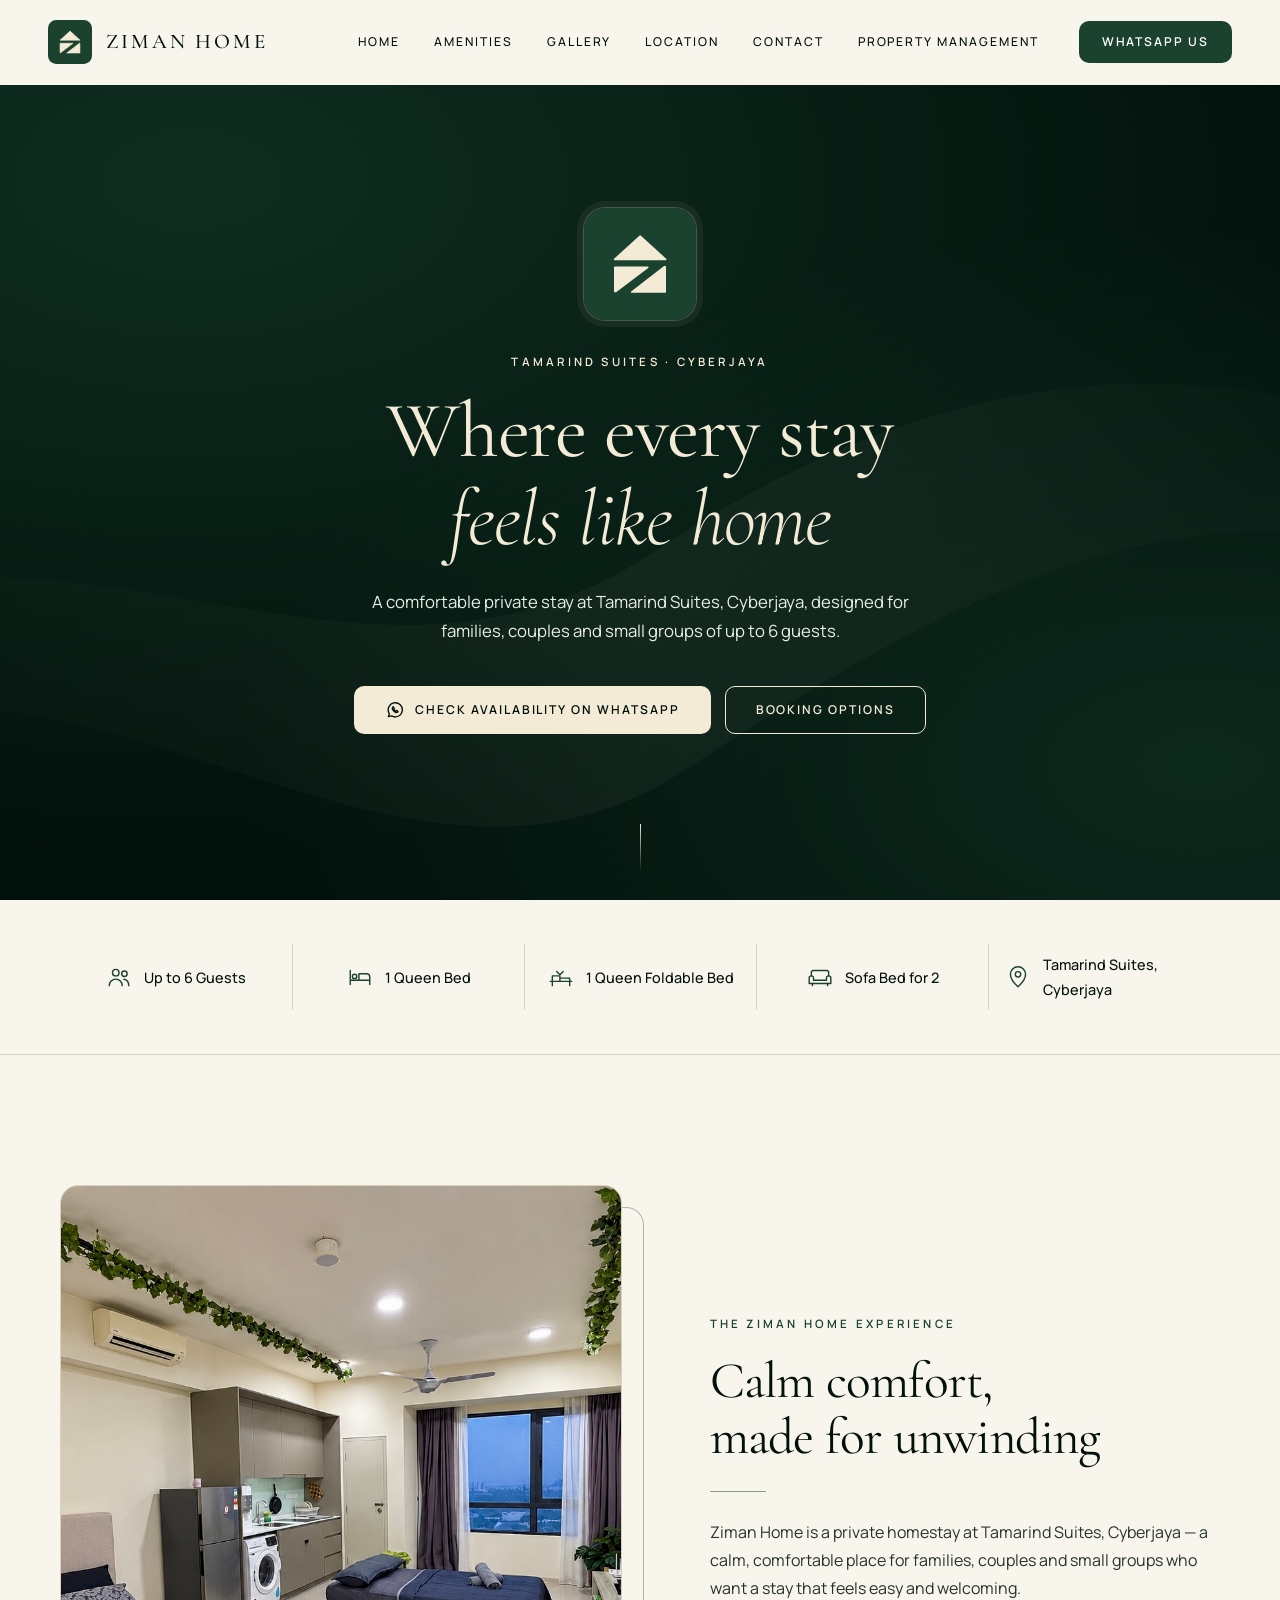
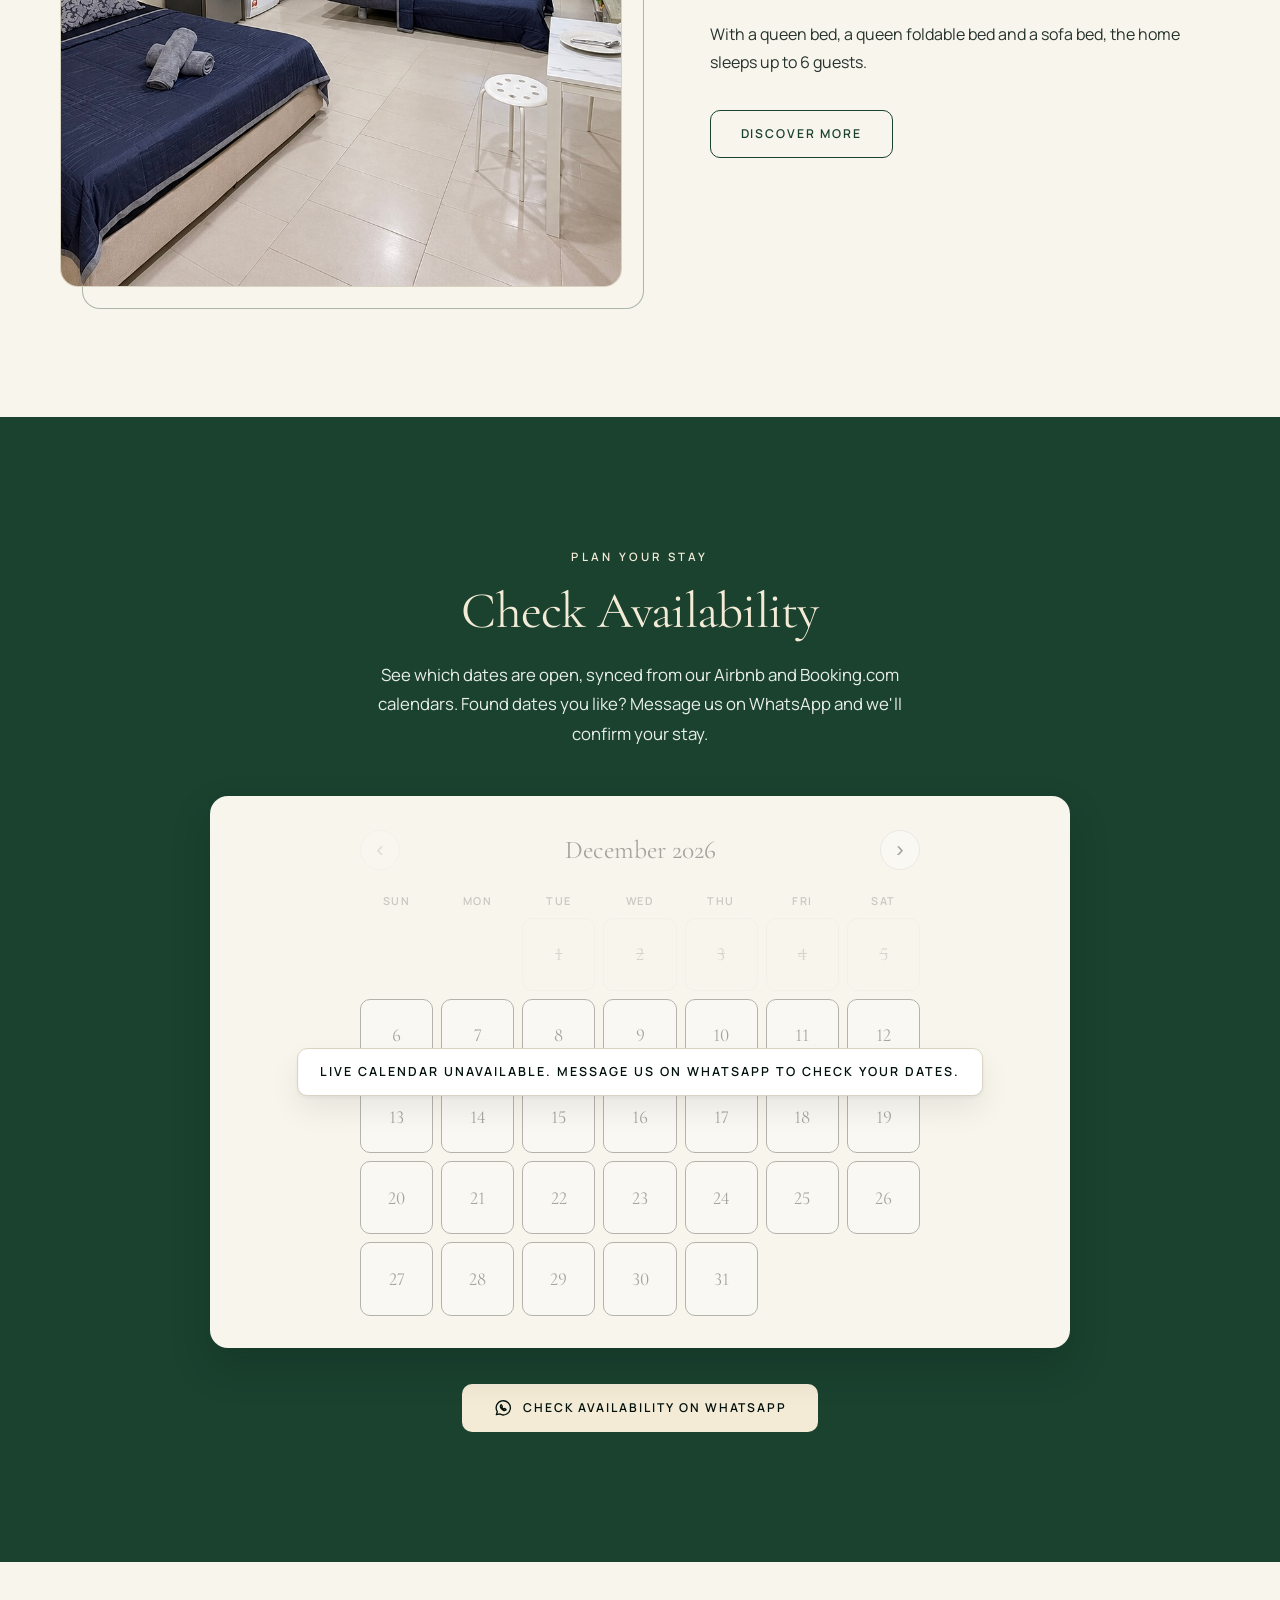
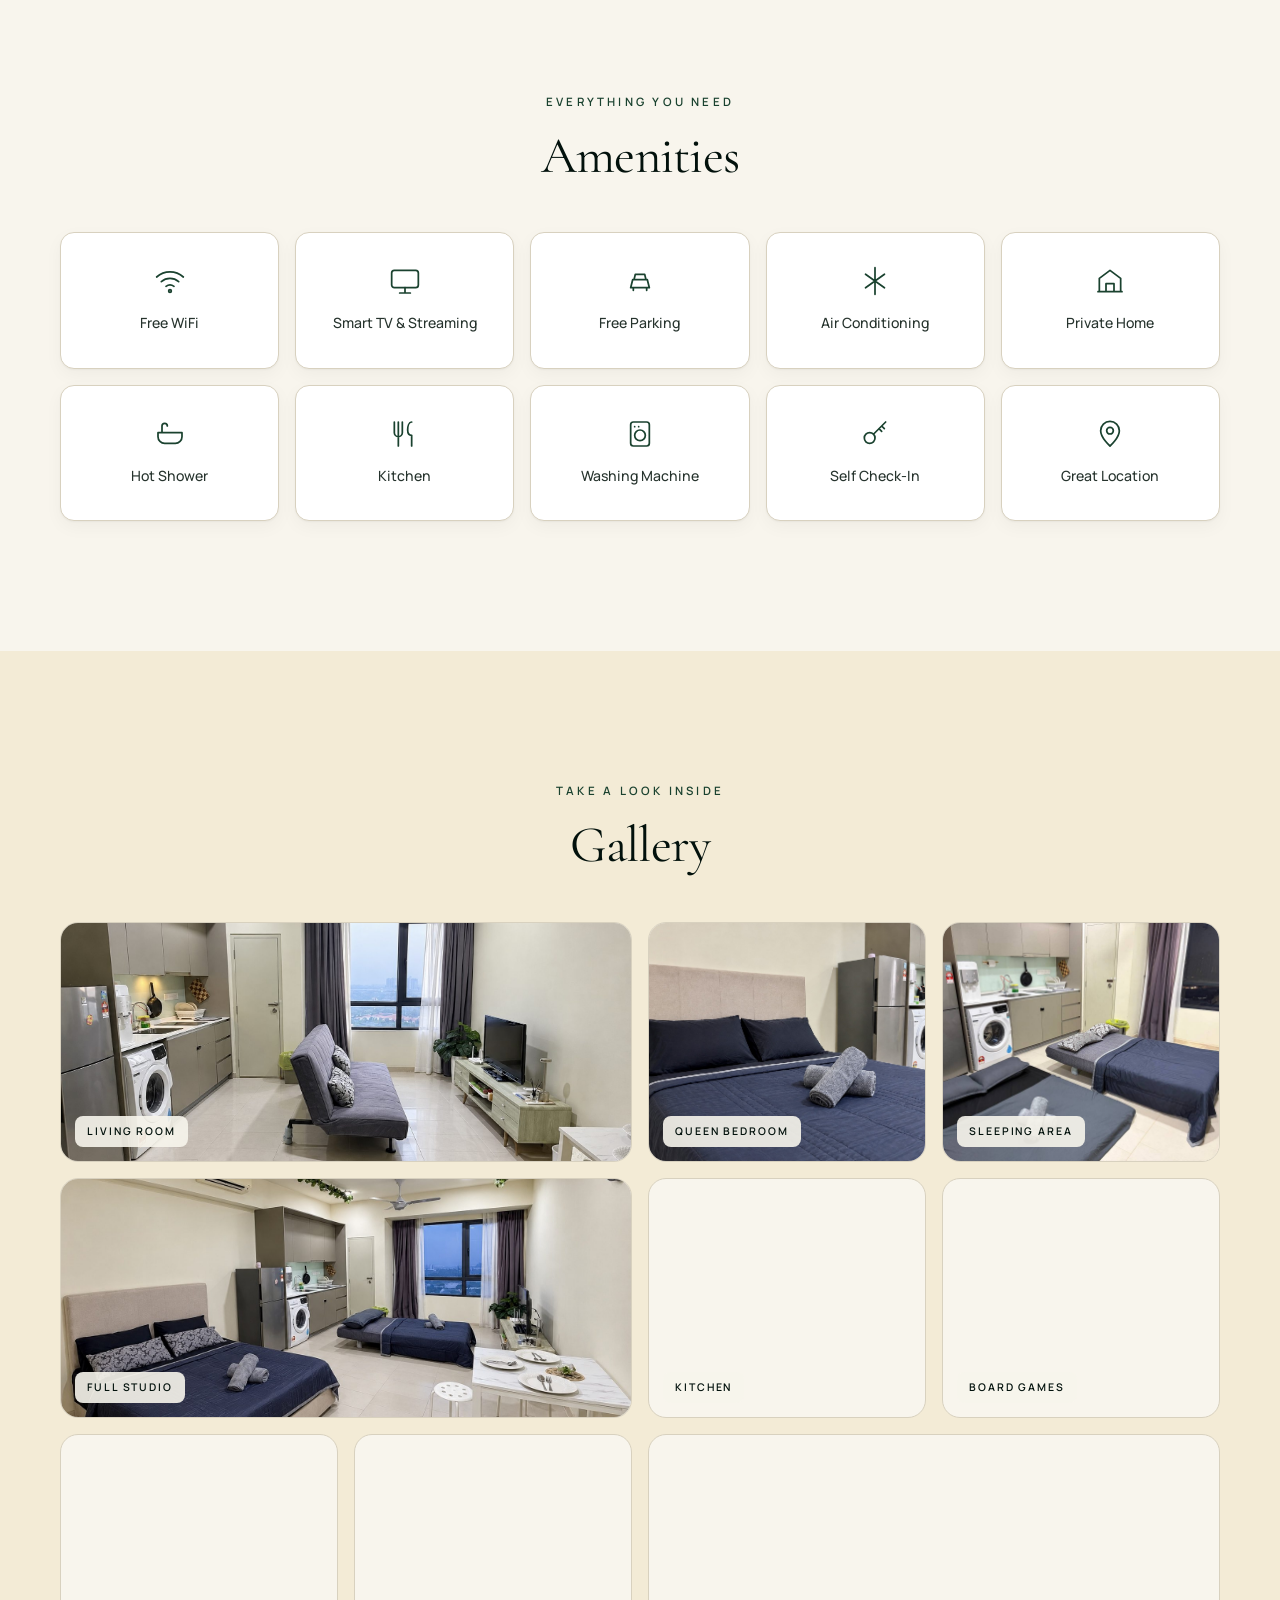
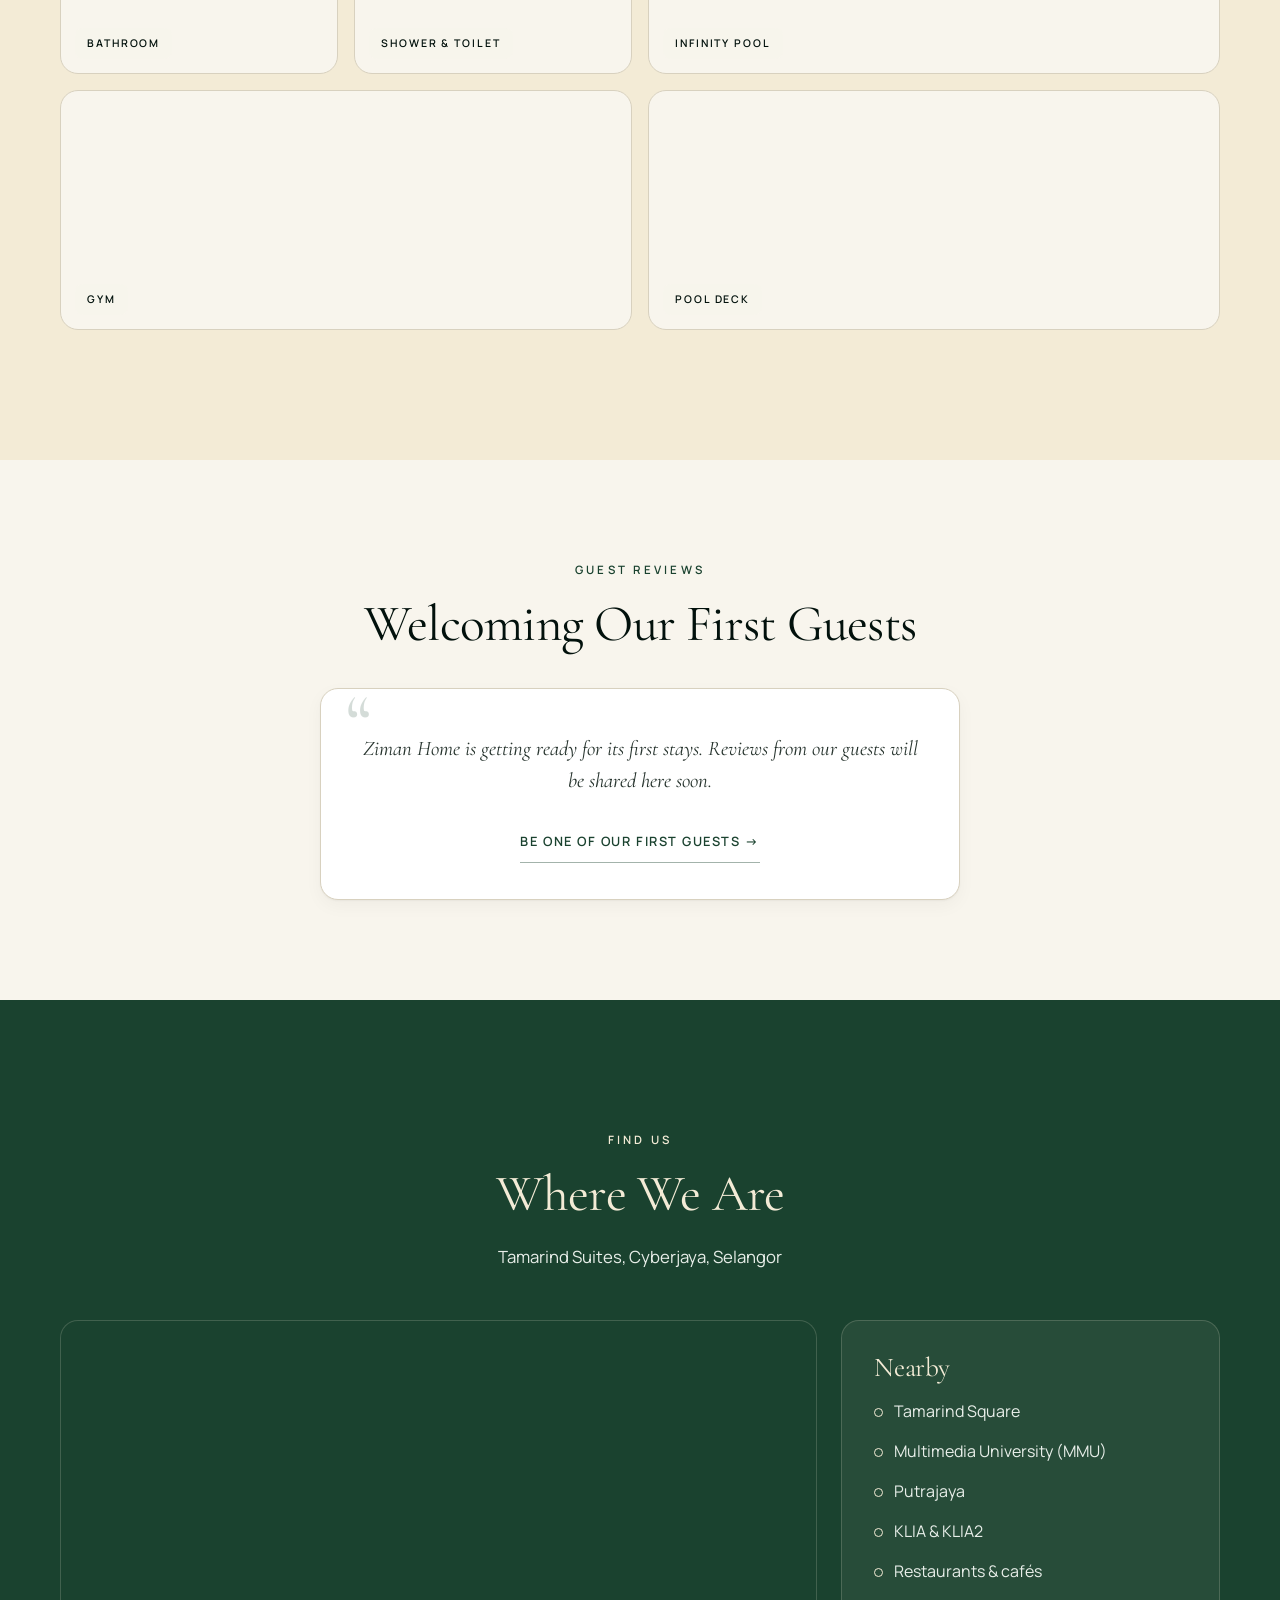
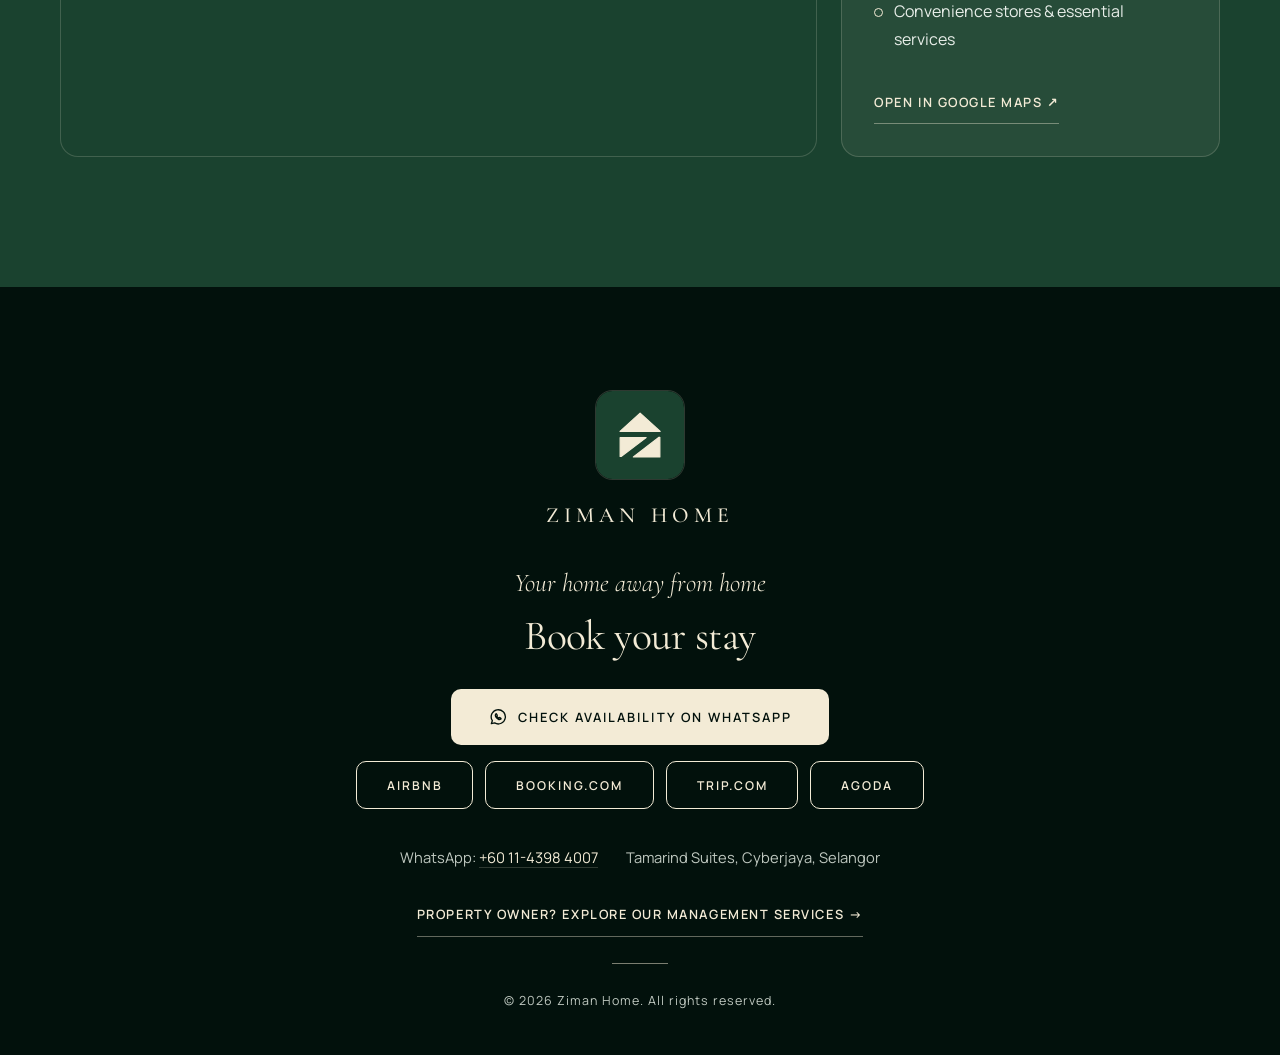
==== commit 320933d1: "Match management hero to home hero background; rename nav link to Property Management Co-Authored-By" ====
--- a/index.html
+++ b/index.html
@@ -82,7 +82,7 @@
       <a href="#gallery">Gallery</a>
       <a href="#location">Location</a>
       <a href="#contact">Contact</a>
-      <a href="management/">Property Owners</a>
+      <a href="management/">Property Management</a>
     </nav>
     <a href="https://wa.me/601143984007?text=Hi%20Ziman%20Home%2C%20I%20would%20like%20to%20check%20availability%20for%20a%20stay%20at%20Tamarind%20Suites%20Cyberjaya." class="btn btn--primary nav__cta" target="_blank" rel="noopener">WhatsApp Us</a>
     <button class="nav__toggle" id="navToggle" type="button" aria-label="Open menu" aria-expanded="false" aria-controls="navLinks"><span></span><span></span><span></span></button>
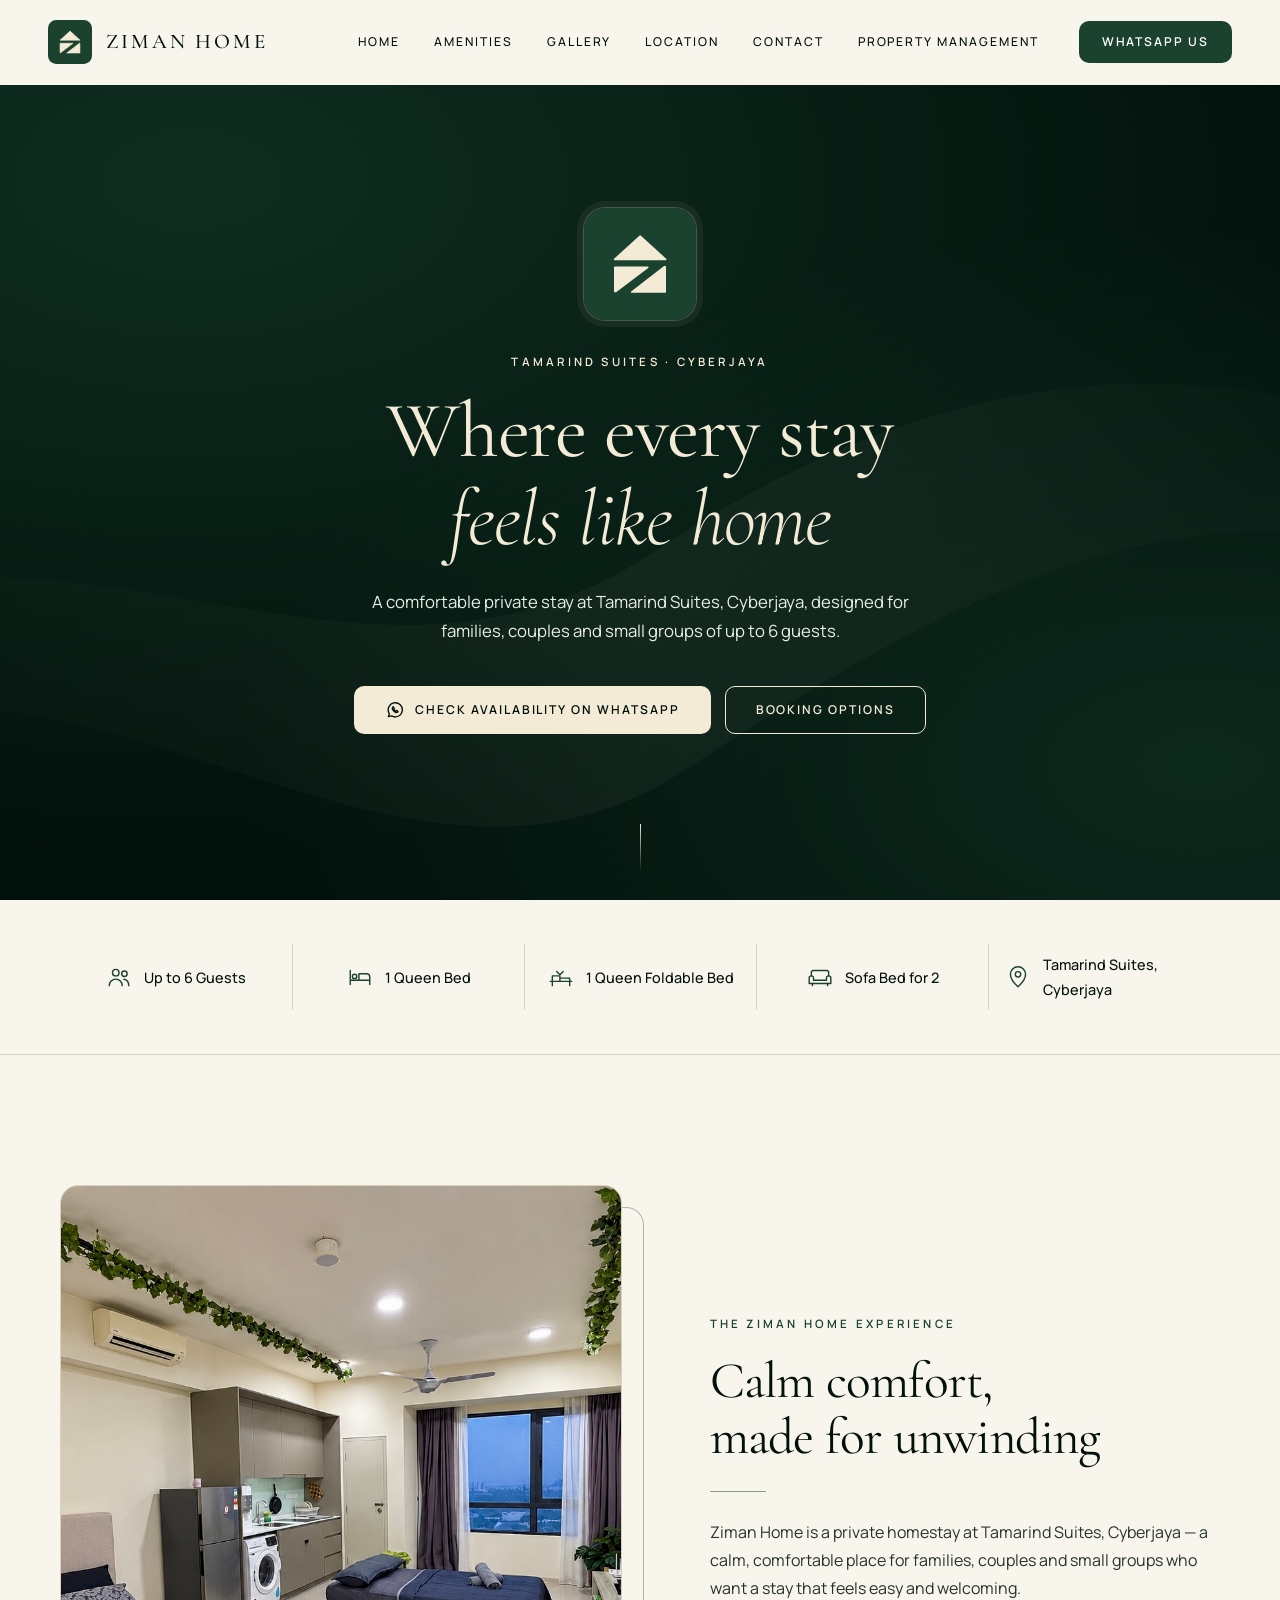
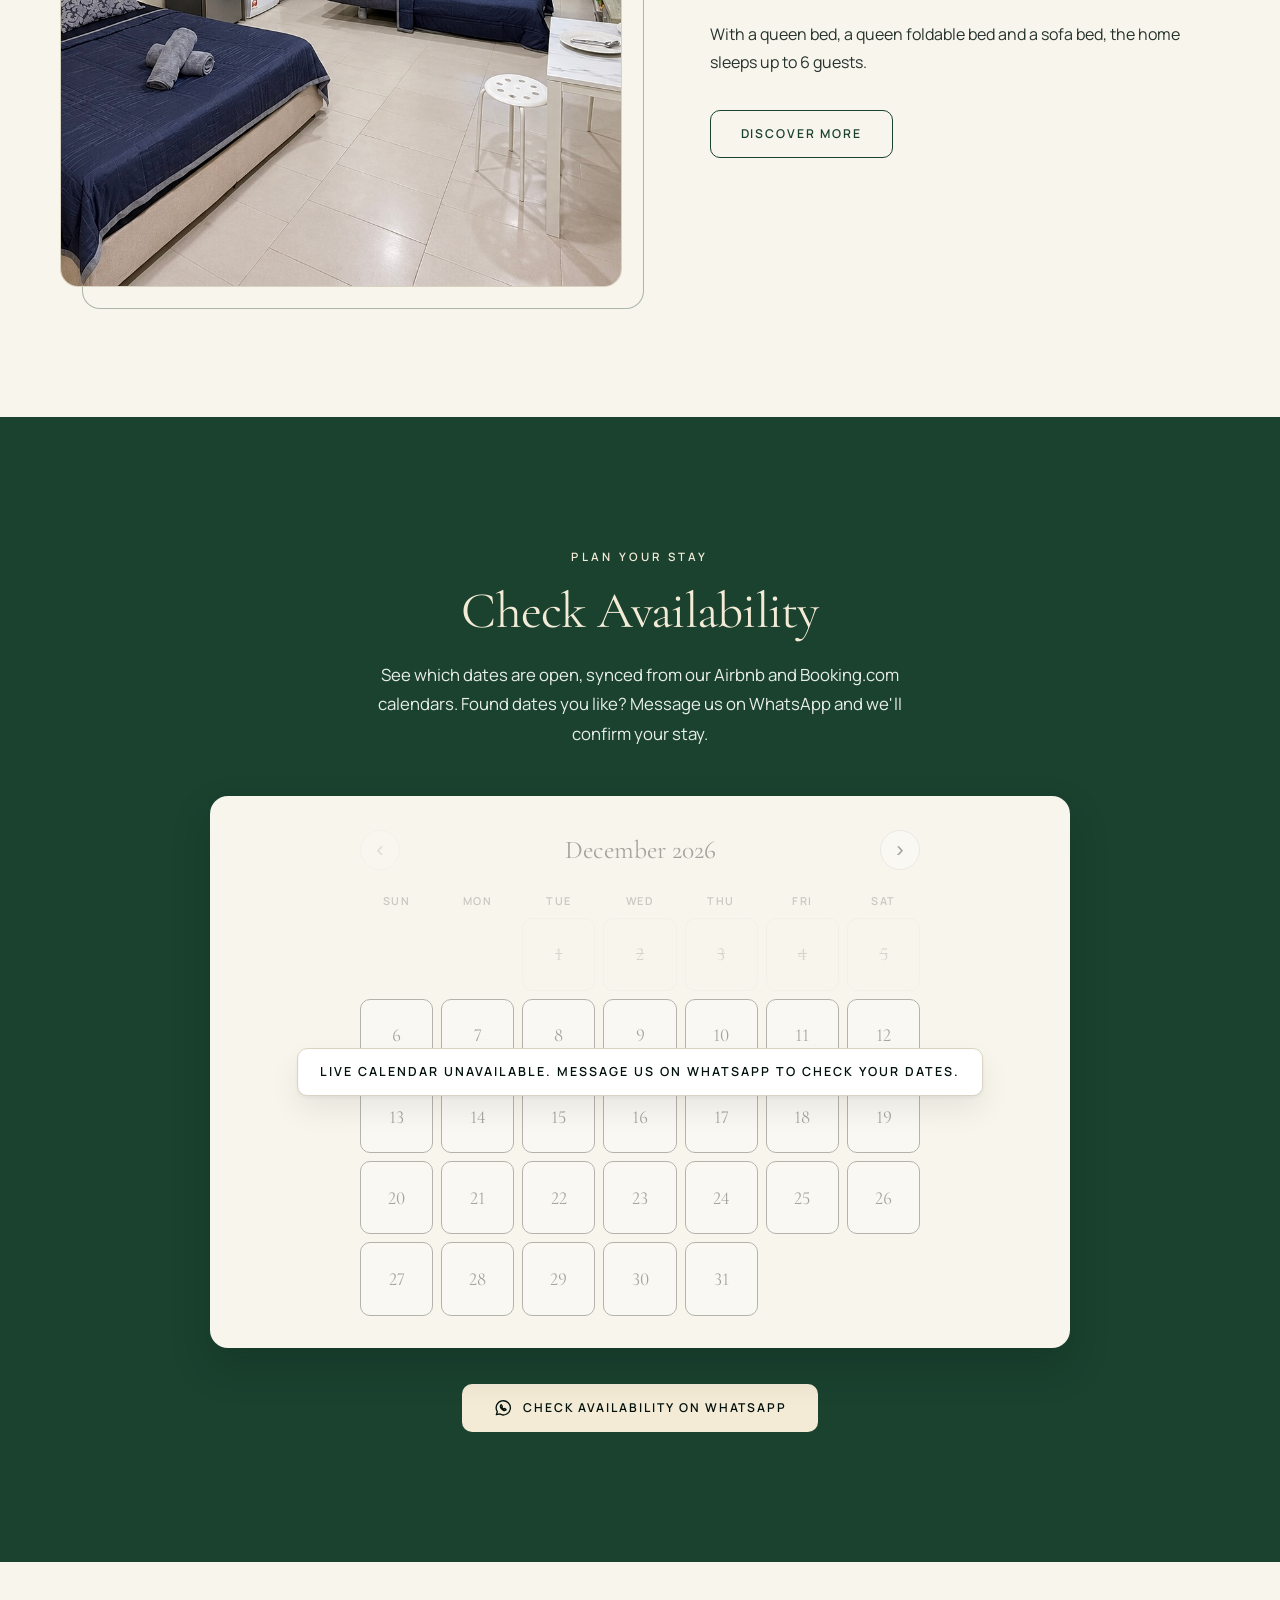
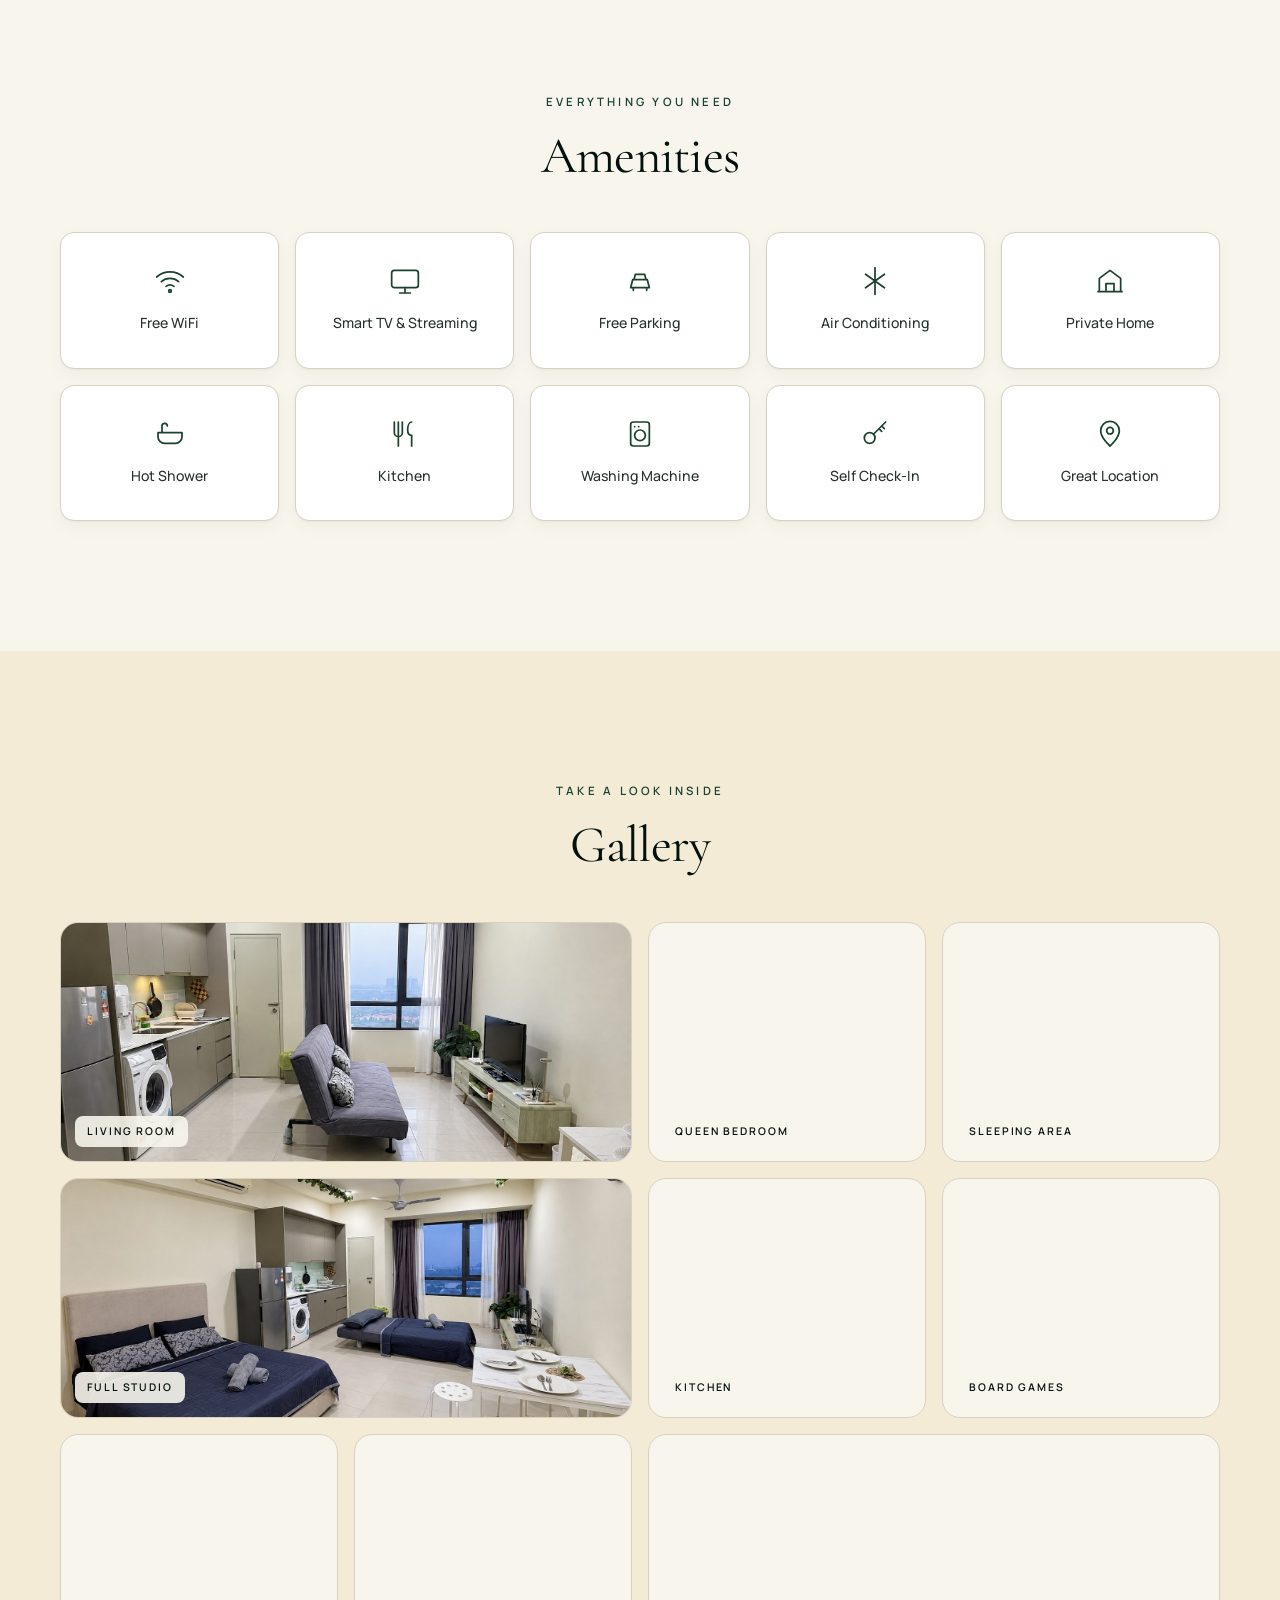
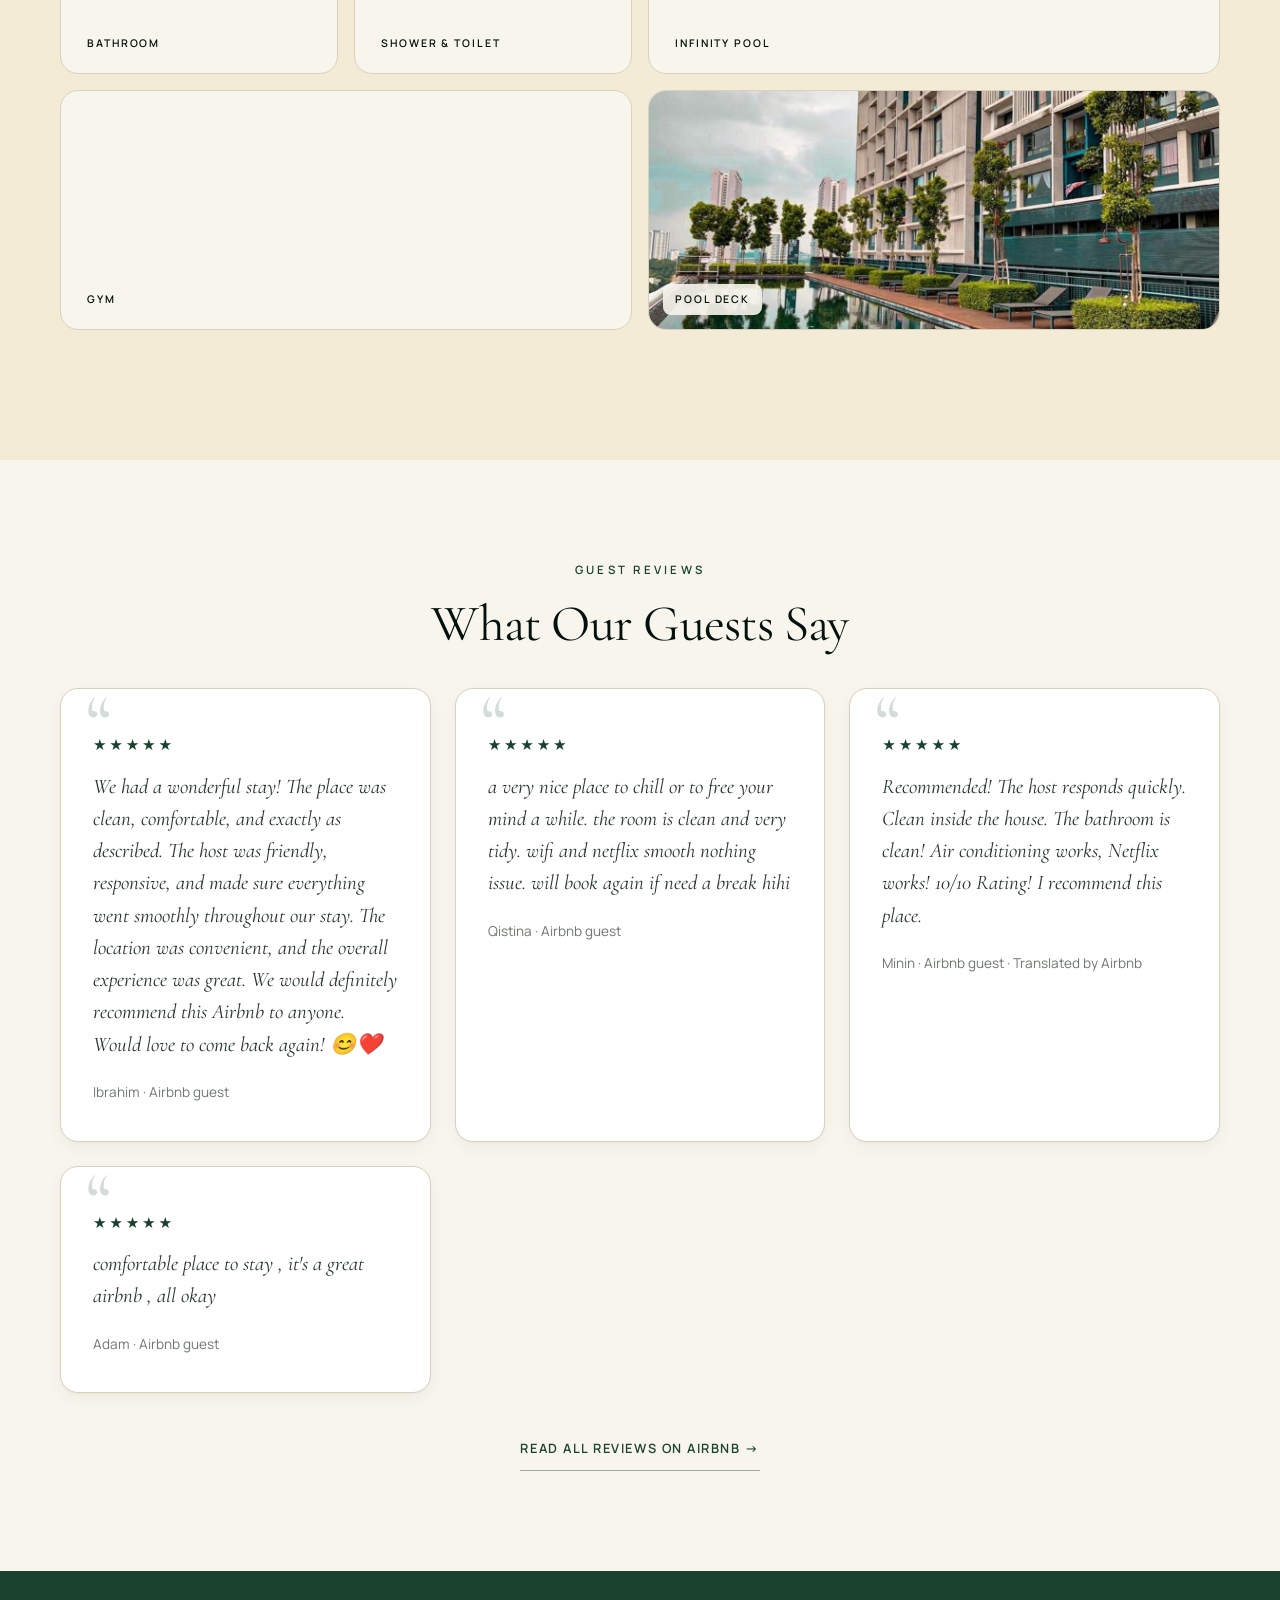
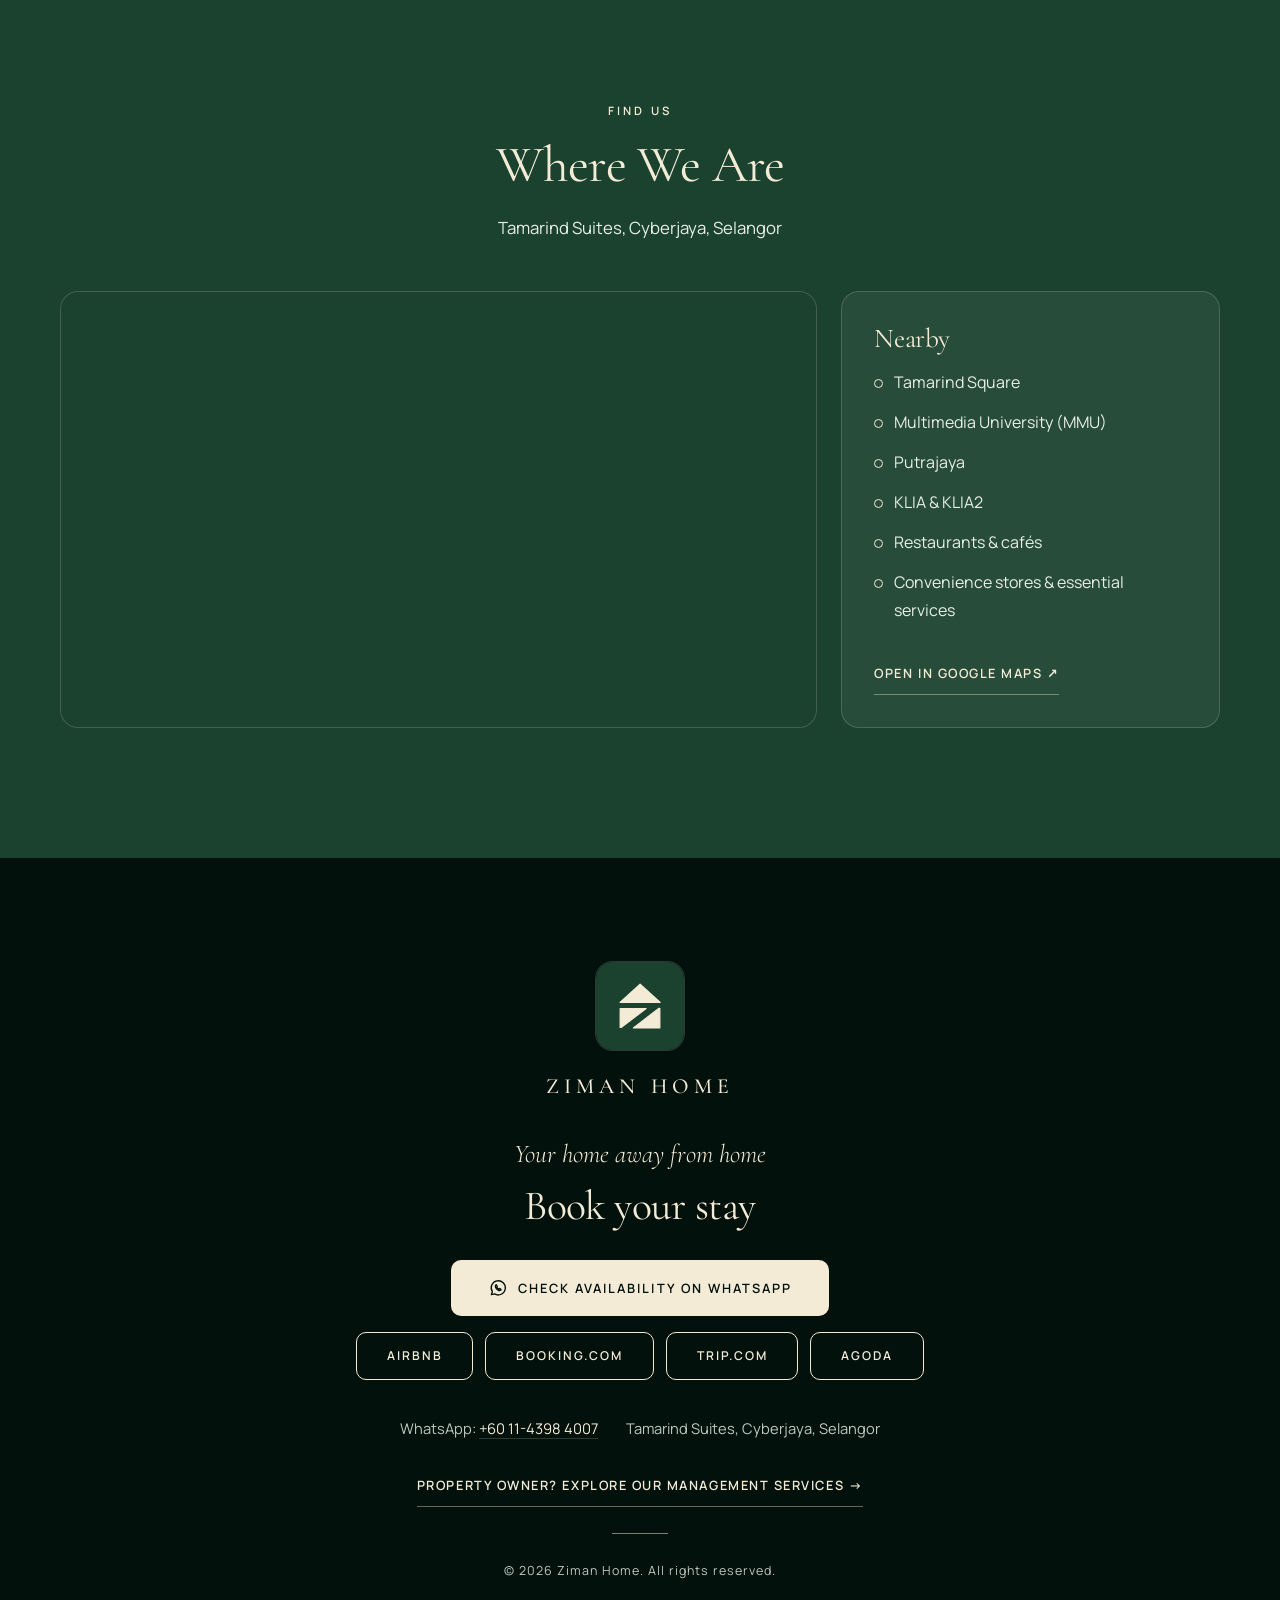
==== commit 6d5f787d: "Home page: show real Airbnb guest reviews Co-Authored-By: Claude Opus 5.5 <noreply@anthropic.com>" ====
--- a/index.html
+++ b/index.html
@@ -275,17 +275,35 @@
   </section>
 
   <!-- ===== Reviews ===== -->
-  <!-- No confirmed guest reviews yet. When Airbnb / Booking.com reviews exist,
-       replace the card below with real review cards (quote, guest first name,
-       platform). Do not add ratings or quotes that aren't from real stays. -->
+  <!-- Real Airbnb guest reviews, copied word for word (first names only).
+       To add one, copy a <blockquote class="review"> block. Never edit or invent quotes. -->
   <section class="section section--compact" id="reviews">
     <div class="container center">
       <p class="eyebrow">Guest reviews</p>
-      <h2>Welcoming Our First Guests</h2>
-      <div class="review review--soon reveal">
-        <p>Ziman Home is getting ready for its first stays. Reviews from our guests will be shared here soon.</p>
-        <a href="https://wa.me/601143984007?text=Hi%20Ziman%20Home%2C%20I%20would%20like%20to%20check%20availability%20for%20a%20stay%20at%20Tamarind%20Suites%20Cyberjaya." class="text-link" target="_blank" rel="noopener">Be one of our first guests →</a>
-      </div>
+      <h2>What Our Guests Say</h2>
+      <div class="reviews">
+        <blockquote class="review reveal">
+          <p class="review__stars" role="img" aria-label="Rated 5 out of 5">★★★★★</p>
+          <p>We had a wonderful stay! The place was clean, comfortable, and exactly as described. The host was friendly, responsive, and made sure everything went smoothly throughout our stay. The location was convenient, and the overall experience was great. We would definitely recommend this Airbnb to anyone. Would love to come back again! 😊❤️</p>
+          <footer>Ibrahim &middot; Airbnb guest</footer>
+        </blockquote>
+        <blockquote class="review reveal">
+          <p class="review__stars" role="img" aria-label="Rated 5 out of 5">★★★★★</p>
+          <p>a very nice place to chill or to free your mind a while. the room is clean and very tidy. wifi and netflix smooth nothing issue. will book again if need a break hihi</p>
+          <footer>Qistina &middot; Airbnb guest</footer>
+        </blockquote>
+        <blockquote class="review reveal">
+          <p class="review__stars" role="img" aria-label="Rated 5 out of 5">★★★★★</p>
+          <p>Recommended! The host responds quickly. Clean inside the house. The bathroom is clean! Air conditioning works, Netflix works! 10/10 Rating! I recommend this place.</p>
+          <footer>Minin &middot; Airbnb guest &middot; Translated by Airbnb</footer>
+        </blockquote>
+        <blockquote class="review reveal">
+          <p class="review__stars" role="img" aria-label="Rated 5 out of 5">★★★★★</p>
+          <p>comfortable place to stay , it's a great airbnb , all okay</p>
+          <footer>Adam &middot; Airbnb guest</footer>
+        </blockquote>
+      </div>
+      <a href="https://www.airbnb.com/rooms/1781208429193073820/reviews" class="text-link reviews__more" target="_blank" rel="noopener">Read all reviews on Airbnb &rarr;</a>
     </div>
   </section>
 
--- a/styles.css
+++ b/styles.css
@@ -238,6 +238,8 @@
 .review::before { content: "“"; position: absolute; top: -6px; left: 24px; font-family: var(--serif); font-size: 5rem; color: var(--accent); opacity: .18; line-height: 1; }
 .review p { font-family: var(--serif); font-size: 1.3rem; font-style: italic; line-height: 1.55; color: var(--text); margin-bottom: 20px; }
 .review--soon { max-width: 640px; margin: 36px auto 0; }
+.review .review__stars { margin-bottom: 14px; font-family: var(--sans); font-size: .95rem; font-style: normal; letter-spacing: .18em; color: var(--accent); }
+.reviews__more { margin-top: 32px; }
 
 /* =========================================================
    Location
